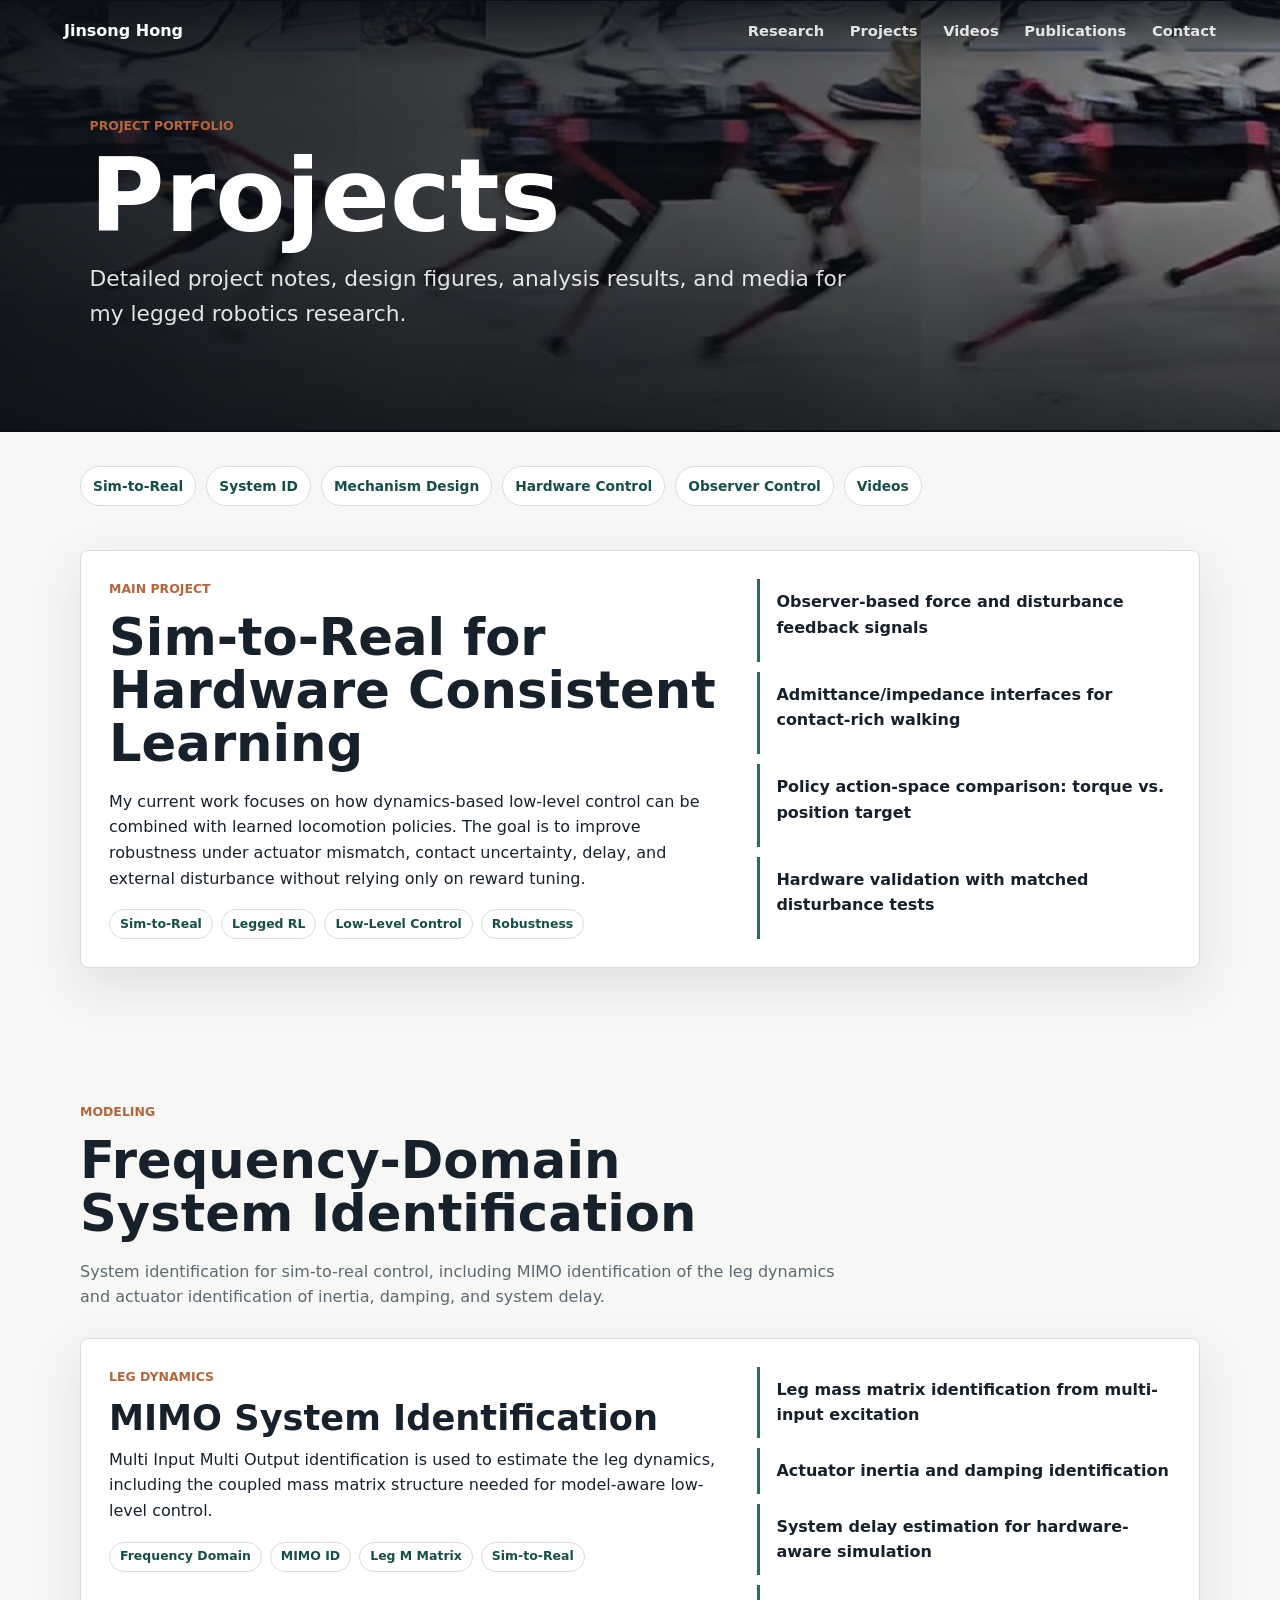
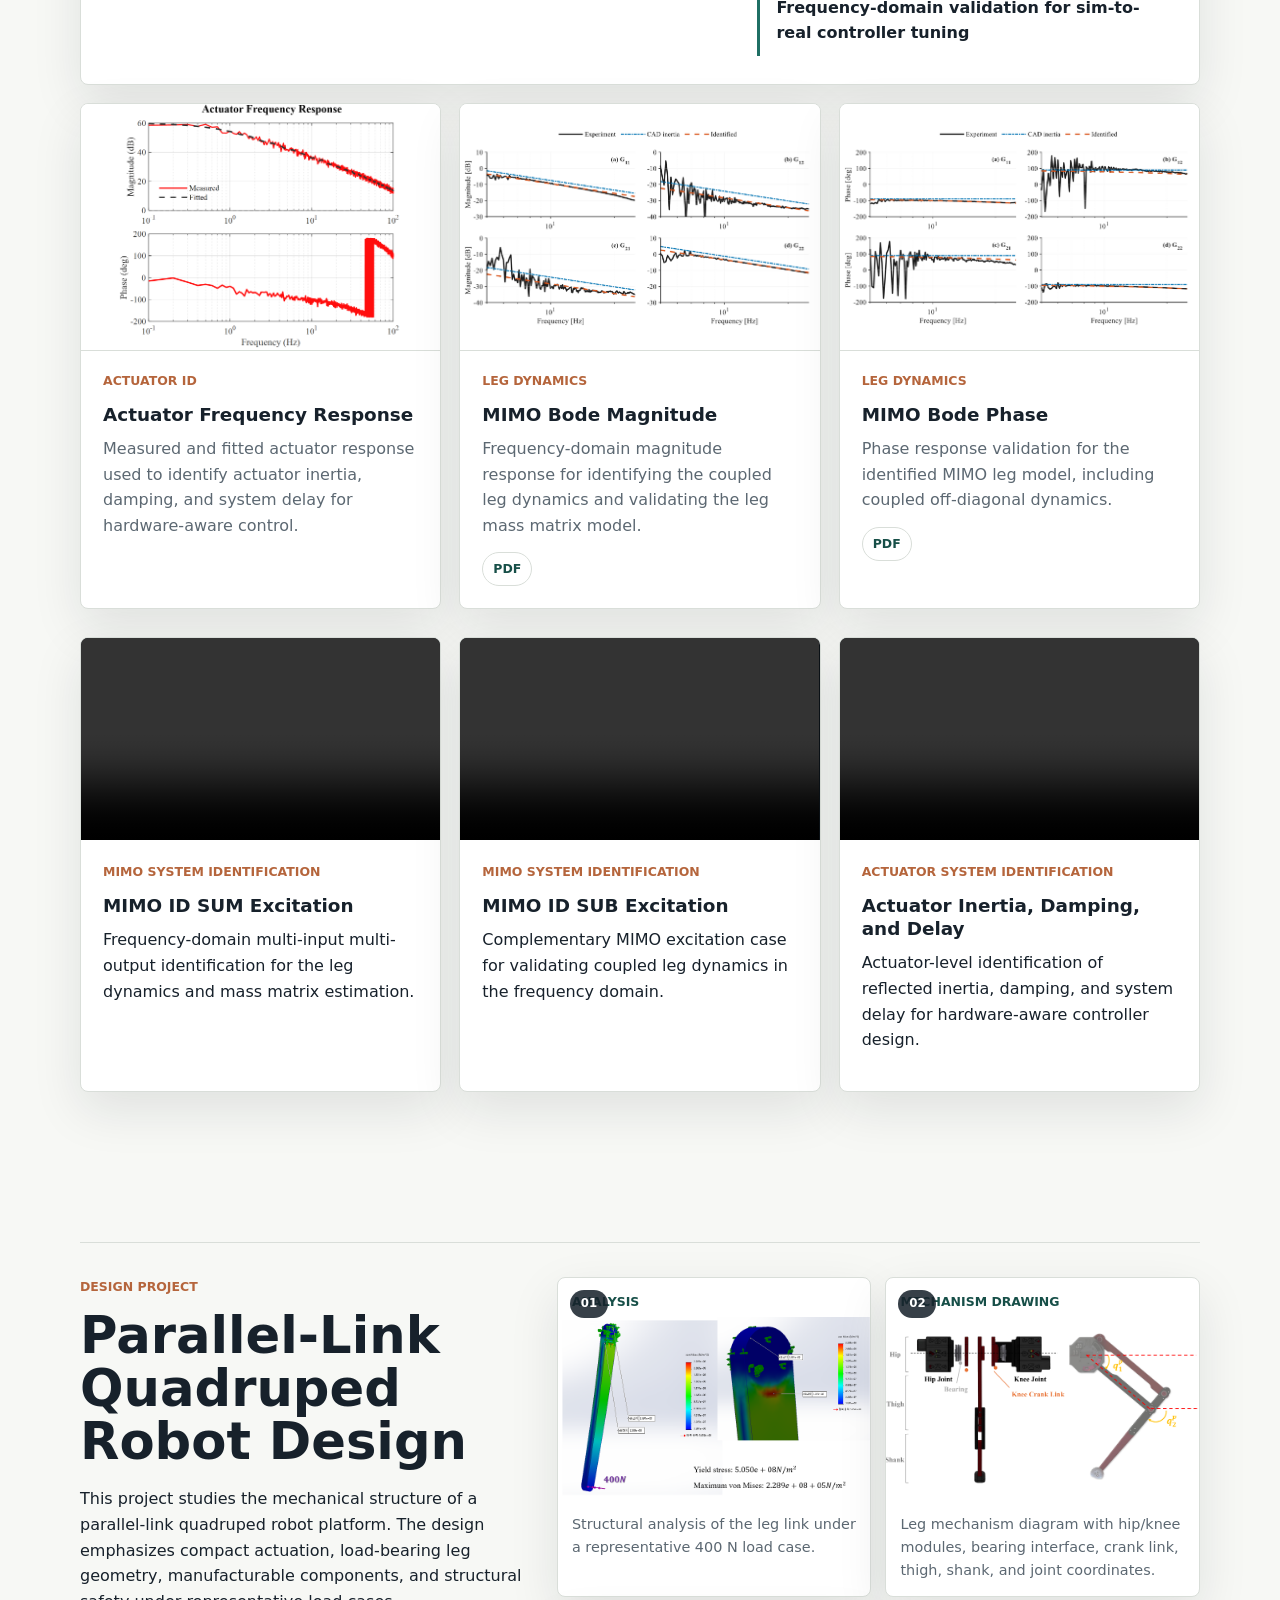
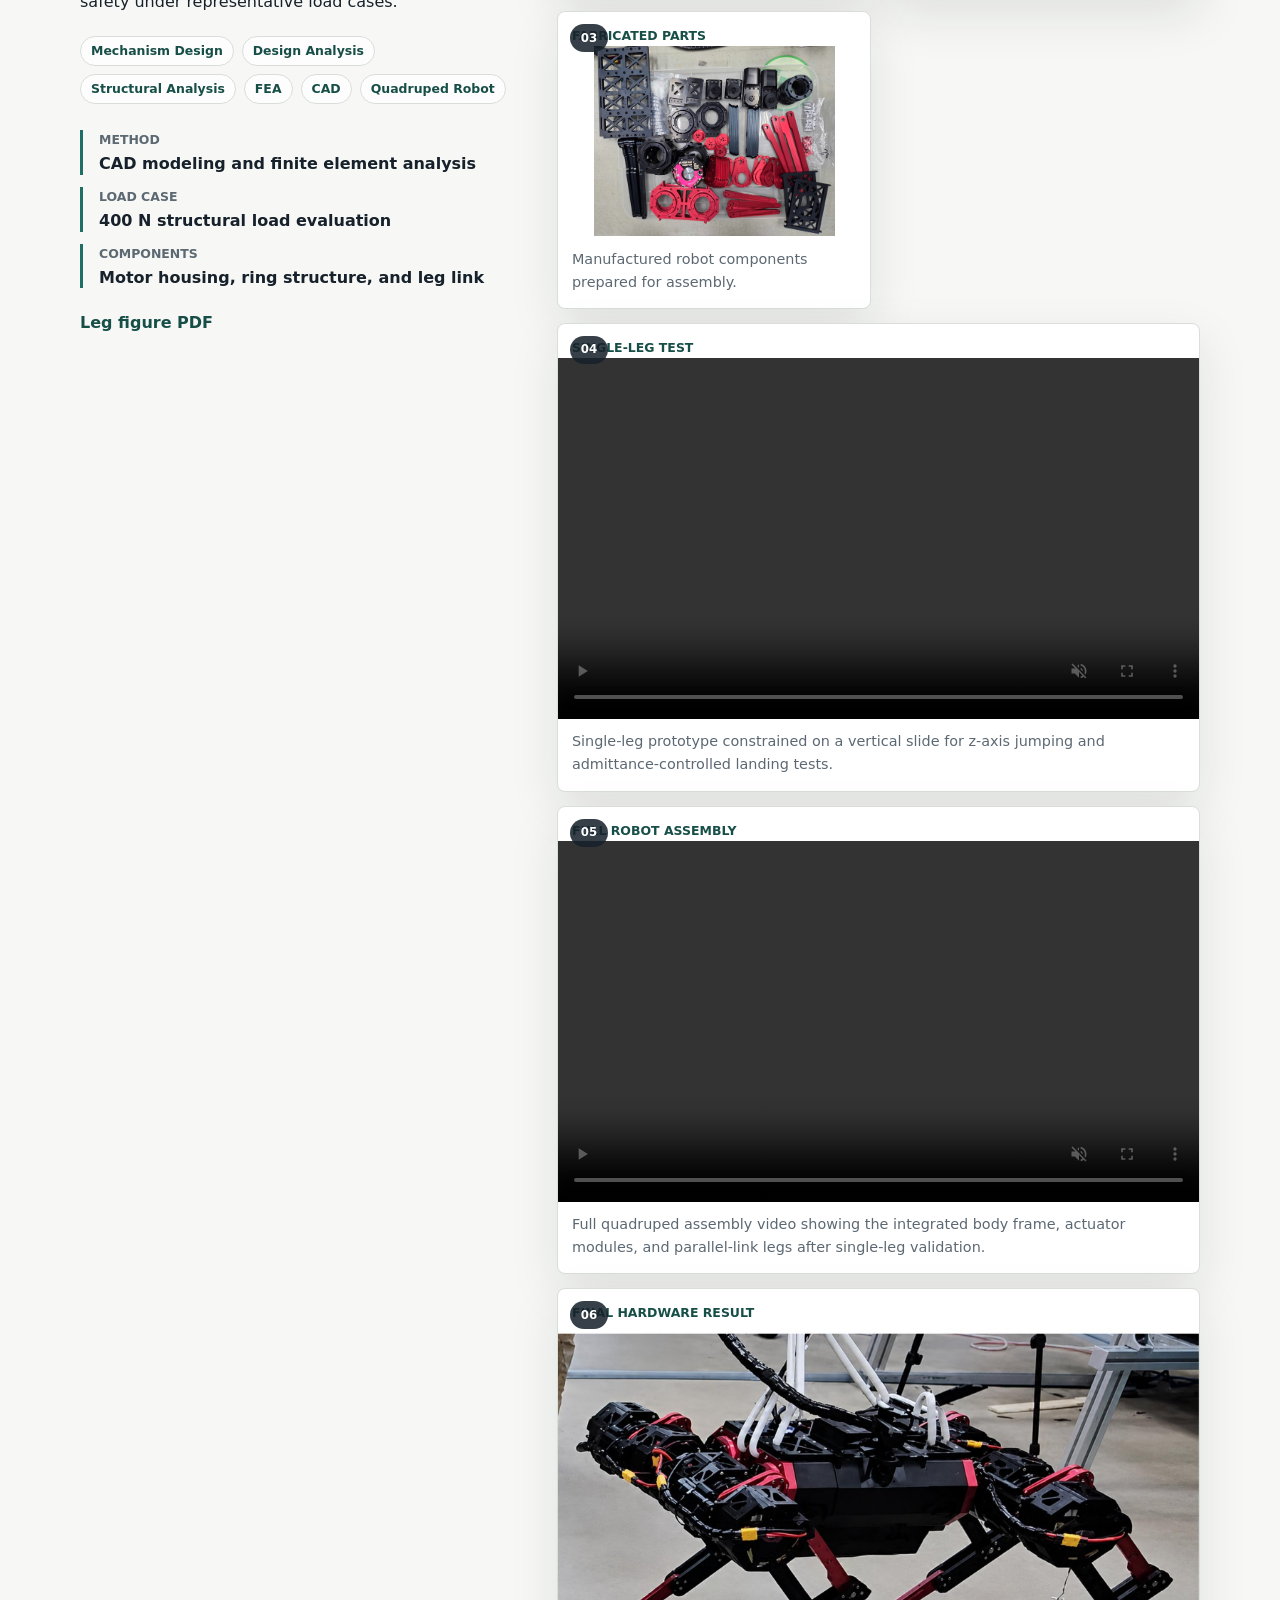
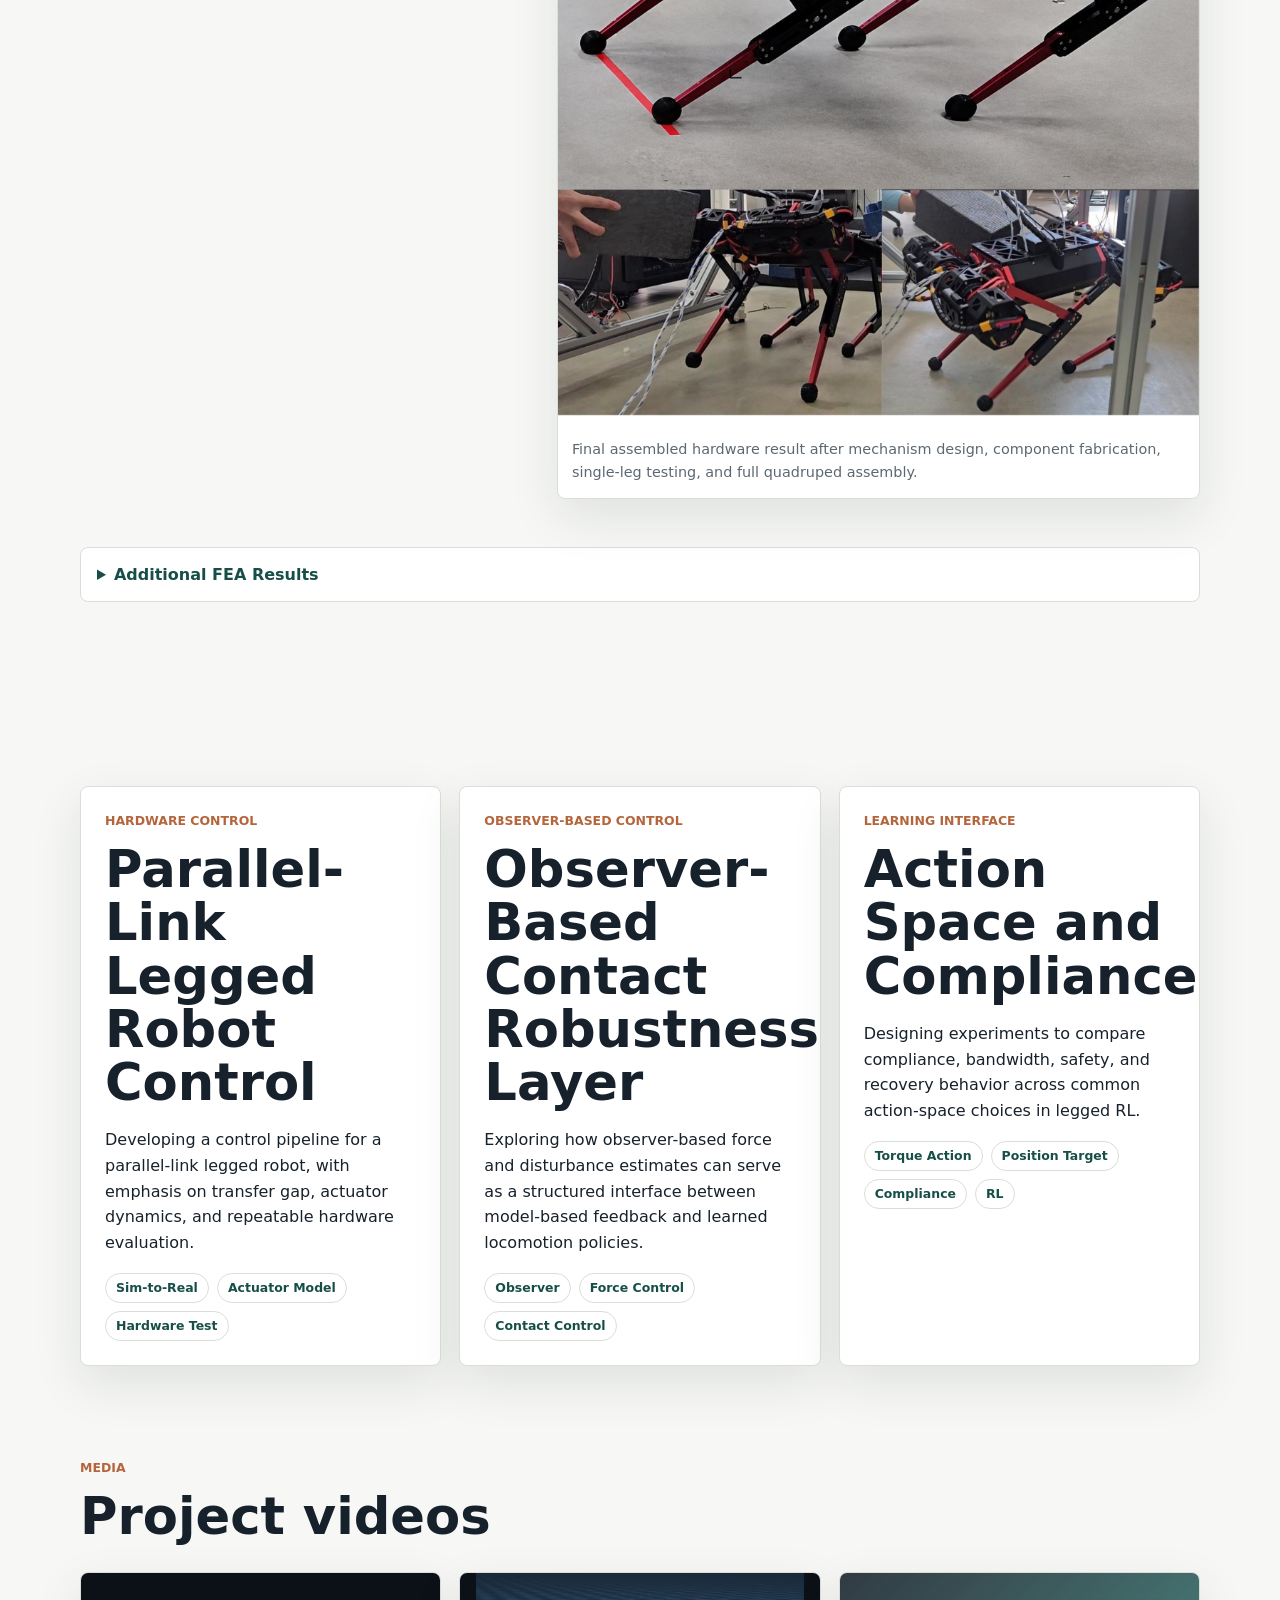
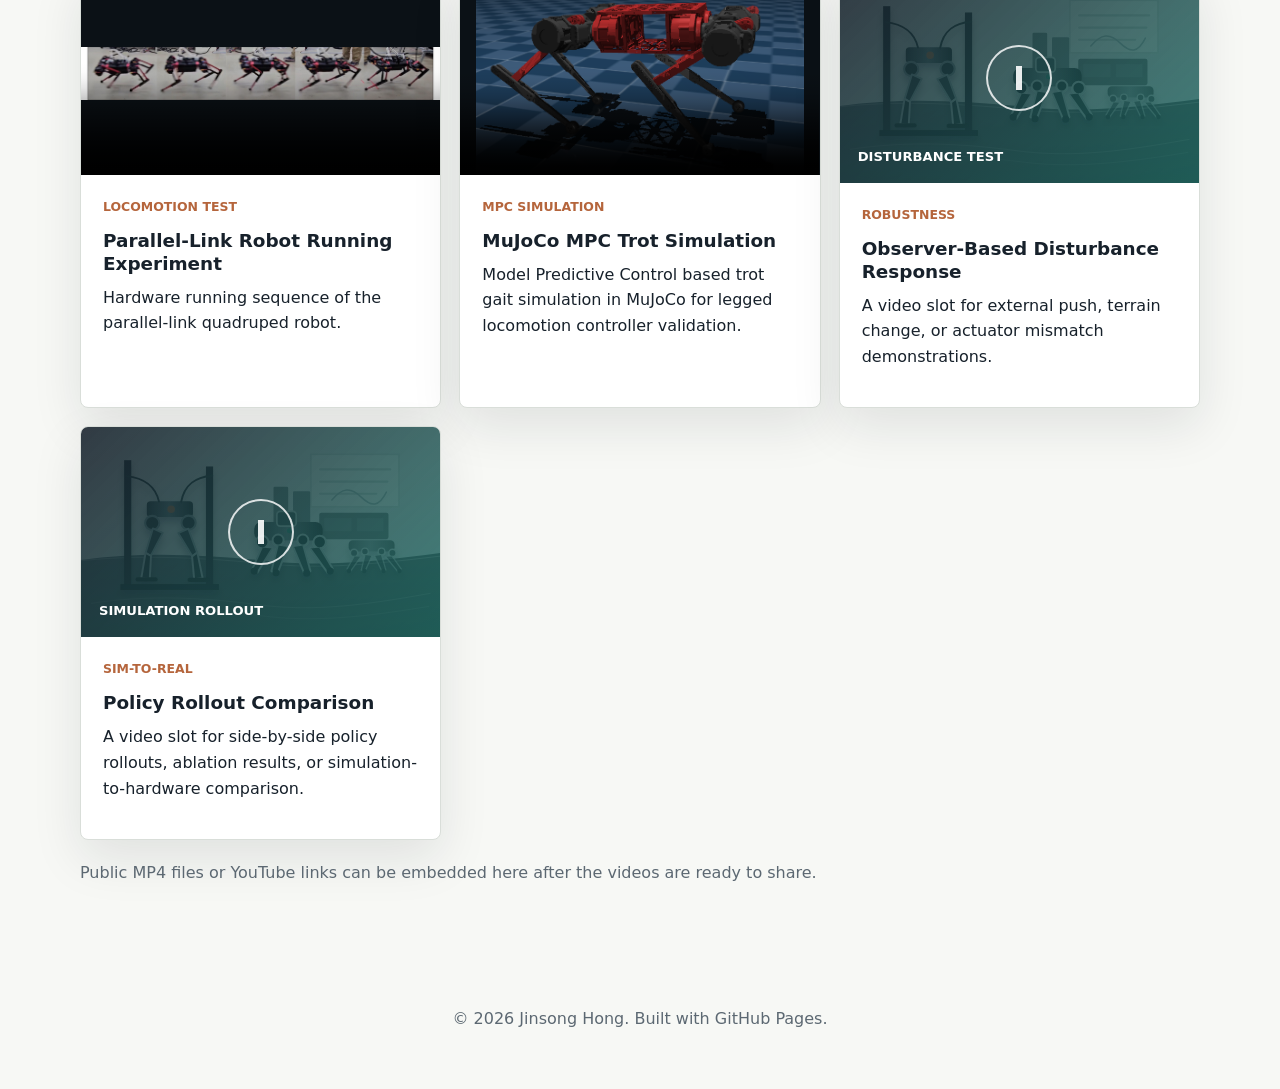
==== projects.html @ cc994417 "Rename main project title" ====
<!DOCTYPE html>
<html lang="en">
<head>
  <meta charset="utf-8">
  <meta name="viewport" content="width=device-width, initial-scale=1">
  <meta name="description" content="Project portfolio for Jinsong Hong, including legged robot sim-to-real control, observer-based control, and parallel-link quadruped robot mechanism design.">
  <title>Projects | Jinsong Hong</title>
  <link rel="stylesheet" href="styles.css">
</head>
<body>
  <header class="site-header">
    <a class="brand" href="index.html#top" aria-label="Jinsong Hong home">Jinsong Hong</a>
    <nav class="nav-links" aria-label="Primary navigation">
      <a href="index.html#research">Research</a>
      <a href="projects.html">Projects</a>
      <a href="#videos">Videos</a>
      <a href="index.html#publications">Publications</a>
      <a href="index.html#contact">Contact</a>
    </nav>
  </header>

  <main id="top">
    <section class="page-hero" aria-labelledby="page-title">
      <div class="hero-overlay"></div>
      <div class="hero-content">
        <p class="eyebrow">Project Portfolio</p>
        <h1 id="page-title">Projects</h1>
        <p class="hero-copy">
          Detailed project notes, design figures, analysis results, and media
          for my legged robotics research.
        </p>
      </div>
    </section>

    <section class="section project-tabs" aria-label="Project navigation">
      <a href="#observer-aware-locomotion">Sim-to-Real</a>
      <a href="#system-identification">System ID</a>
      <a href="#parallel-link-design">Mechanism Design</a>
      <a href="#parallel-link-control">Hardware Control</a>
      <a href="#observer-control">Observer Control</a>
      <a href="#videos">Videos</a>
    </section>

    <section class="section project-detail" id="observer-aware-locomotion" aria-labelledby="observer-aware-title">
      <div class="featured-project">
        <div>
          <p class="project-label">Main Project</p>
          <h2 id="observer-aware-title">Sim-to-Real for Hardware Consistent Learning</h2>
          <p>
            My current work focuses on how dynamics-based low-level control can
            be combined with learned locomotion policies. The goal is to improve
            robustness under actuator mismatch, contact uncertainty, delay, and
            external disturbance without relying only on reward tuning.
          </p>
          <div class="tag-list" aria-label="Observer-aware locomotion keywords">
            <span>Sim-to-Real</span>
            <span>Legged RL</span>
            <span>Low-Level Control</span>
            <span>Robustness</span>
          </div>
        </div>
        <ul class="project-points" aria-label="Main project components">
          <li>Observer-based force and disturbance feedback signals</li>
          <li>Admittance/impedance interfaces for contact-rich walking</li>
          <li>Policy action-space comparison: torque vs. position target</li>
          <li>Hardware validation with matched disturbance tests</li>
        </ul>
      </div>
    </section>

    <section class="section project-detail" id="system-identification" aria-labelledby="system-identification-title">
      <div class="section-heading">
        <p class="section-kicker">Modeling</p>
        <h2 id="system-identification-title">Frequency-Domain System Identification</h2>
        <p class="section-summary">
          System identification for sim-to-real control, including MIMO
          identification of the leg dynamics and actuator identification of
          inertia, damping, and system delay.
        </p>
      </div>
      <div class="featured-project">
        <div>
          <p class="project-label">Leg Dynamics</p>
          <h3>MIMO System Identification</h3>
          <p>
            Multi Input Multi Output identification is used to estimate the leg
            dynamics, including the coupled mass matrix structure needed for
            model-aware low-level control.
          </p>
          <div class="tag-list" aria-label="MIMO system identification keywords">
            <span>Frequency Domain</span>
            <span>MIMO ID</span>
            <span>Leg M Matrix</span>
            <span>Sim-to-Real</span>
          </div>
        </div>
        <ul class="project-points" aria-label="System identification components">
          <li>Leg mass matrix identification from multi-input excitation</li>
          <li>Actuator inertia and damping identification</li>
          <li>System delay estimation for hardware-aware simulation</li>
          <li>Frequency-domain validation for sim-to-real controller tuning</li>
        </ul>
      </div>
      <div class="result-gallery" aria-label="System identification result figures">
        <figure class="result-card">
          <img src="assets/projects/system-identification/actuator-frequency-response.png" alt="Actuator frequency response plot comparing measured and fitted magnitude and phase" loading="lazy">
          <figcaption>
            <p class="project-label">Actuator ID</p>
            <h3>Actuator Frequency Response</h3>
            <p>
              Measured and fitted actuator response used to identify actuator
              inertia, damping, and system delay for hardware-aware control.
            </p>
          </figcaption>
        </figure>
        <figure class="result-card">
          <img src="assets/projects/system-identification/mimo-id-bode-mag.png" alt="MIMO leg dynamics Bode magnitude plot comparing experiment, CAD inertia, and identified model" loading="lazy">
          <figcaption>
            <p class="project-label">Leg Dynamics</p>
            <h3>MIMO Bode Magnitude</h3>
            <p>
              Frequency-domain magnitude response for identifying the coupled
              leg dynamics and validating the leg mass matrix model.
            </p>
            <div class="figure-links">
              <a href="assets/projects/system-identification/mimo-id-bode-mag.pdf">PDF</a>
            </div>
          </figcaption>
        </figure>
        <figure class="result-card">
          <img src="assets/projects/system-identification/mimo-id-bode-phase.png" alt="MIMO leg dynamics Bode phase plot comparing experiment, CAD inertia, and identified model" loading="lazy">
          <figcaption>
            <p class="project-label">Leg Dynamics</p>
            <h3>MIMO Bode Phase</h3>
            <p>
              Phase response validation for the identified MIMO leg model,
              including coupled off-diagonal dynamics.
            </p>
            <div class="figure-links">
              <a href="assets/projects/system-identification/mimo-id-bode-phase.pdf">PDF</a>
            </div>
          </figcaption>
        </figure>
      </div>
      <div class="video-grid system-id-grid">
        <article class="video-card">
          <video class="project-video" controls muted playsinline preload="metadata">
            <source src="assets/videos/system-id/mimo-id-sum-x10.mp4" type="video/mp4">
          </video>
          <div class="video-copy">
            <p class="project-label">MIMO System Identification</p>
            <h3>MIMO ID SUM Excitation</h3>
            <p>
              Frequency-domain multi-input multi-output identification for the
              leg dynamics and mass matrix estimation.
            </p>
          </div>
        </article>
        <article class="video-card">
          <video class="project-video" controls muted playsinline preload="metadata">
            <source src="assets/videos/system-id/mimo-id-sub-x10.mp4" type="video/mp4">
          </video>
          <div class="video-copy">
            <p class="project-label">MIMO System Identification</p>
            <h3>MIMO ID SUB Excitation</h3>
            <p>
              Complementary MIMO excitation case for validating coupled leg
              dynamics in the frequency domain.
            </p>
          </div>
        </article>
        <article class="video-card">
          <video class="project-video" controls muted playsinline preload="metadata">
            <source src="assets/videos/system-id/actuator-id.mp4" type="video/mp4">
          </video>
          <div class="video-copy">
            <p class="project-label">Actuator System Identification</p>
            <h3>Actuator Inertia, Damping, and Delay</h3>
            <p>
              Actuator-level identification of reflected inertia, damping, and
              system delay for hardware-aware controller design.
            </p>
          </div>
        </article>
      </div>
    </section>

    <section class="section project-detail" id="parallel-link-design" aria-labelledby="parallel-link-design-title">
      <div class="design-showcase">
        <div class="design-copy">
          <p class="project-label">Design Project</p>
          <h2 id="parallel-link-design-title">Parallel-Link Quadruped Robot Design</h2>
          <p>
            This project studies the mechanical structure of a parallel-link
            quadruped robot platform. The design emphasizes compact actuation,
            load-bearing leg geometry, manufacturable components, and structural
            safety under representative load cases.
          </p>
          <div class="tag-list tag-list-spaced" aria-label="Parallel-link quadruped design keywords">
            <span>Mechanism Design</span>
            <span>Design Analysis</span>
            <span>Structural Analysis</span>
            <span>FEA</span>
            <span>CAD</span>
            <span>Quadruped Robot</span>
          </div>
          <div class="project-meta" aria-label="Parallel-link quadruped design details">
            <div>
              <span>Method</span>
              <strong>CAD modeling and finite element analysis</strong>
            </div>
            <div>
              <span>Load Case</span>
              <strong>400 N structural load evaluation</strong>
            </div>
            <div>
              <span>Components</span>
              <strong>Motor housing, ring structure, and leg link</strong>
            </div>
          </div>
          <a class="project-link" href="assets/projects/parallel-link-quadruped-design/leg-mechanism-figure.pdf">Leg figure PDF</a>
        </div>
        <div class="design-story" aria-label="Parallel-link quadruped robot design workflow">
          <figure class="design-figure story-step">
            <span class="story-index">01</span>
            <p class="story-label">Analysis</p>
            <img src="assets/projects/parallel-link-quadruped-design/leg-link-fea.png" alt="Finite element analysis of a long leg link component under a 400 N load" loading="lazy">
            <figcaption>Structural analysis of the leg link under a representative 400 N load case.</figcaption>
          </figure>
          <figure class="design-figure story-step">
            <span class="story-index">02</span>
            <p class="story-label">Mechanism Drawing</p>
            <img src="assets/projects/parallel-link-quadruped-design/leg-mechanism-diagram.png" alt="Parallel-link leg mechanism diagram showing hip joint, knee joint, knee crank link, bearing, thigh, shank, and joint coordinates" loading="lazy">
            <figcaption>Leg mechanism diagram with hip/knee modules, bearing interface, crank link, thigh, shank, and joint coordinates.</figcaption>
          </figure>
          <figure class="design-figure story-step">
            <span class="story-index">03</span>
            <p class="story-label">Fabricated Parts</p>
            <img src="assets/projects/parallel-link-quadruped-design/assembled-parts.png" alt="Manufactured parts for a parallel-link quadruped robot arranged on a table" loading="lazy">
            <figcaption>Manufactured robot components prepared for assembly.</figcaption>
          </figure>
          <figure class="design-figure story-step story-step-wide">
            <span class="story-index">04</span>
            <p class="story-label">Single-Leg Test</p>
            <video class="project-video" controls muted playsinline preload="metadata">
              <source src="assets/videos/oneleg-test-jumping-admittance.mp4" type="video/mp4">
            </video>
            <figcaption>Single-leg prototype constrained on a vertical slide for z-axis jumping and admittance-controlled landing tests.</figcaption>
          </figure>
          <figure class="design-figure story-step story-step-wide">
            <span class="story-index">05</span>
            <p class="story-label">Full Robot Assembly</p>
            <video class="project-video" controls muted playsinline preload="metadata">
              <source src="assets/videos/assemble-video.mp4" type="video/mp4">
            </video>
            <figcaption>Full quadruped assembly video showing the integrated body frame, actuator modules, and parallel-link legs after single-leg validation.</figcaption>
          </figure>
          <figure class="design-figure story-step story-step-wide final-hardware-photo">
            <span class="story-index">06</span>
            <p class="story-label">Final Hardware Result</p>
            <img src="assets/projects/parallel-link-quadruped-design/final-hardware-picture.jpg" alt="Final assembled parallel-link quadruped robot hardware with red and black leg modules" loading="lazy">
            <figcaption>Final assembled hardware result after mechanism design, component fabrication, single-leg testing, and full quadruped assembly.</figcaption>
          </figure>
        </div>
        <details class="analysis-details">
          <summary>Additional FEA Results</summary>
          <div class="design-gallery" aria-label="Additional finite element analysis images">
            <figure class="design-figure">
              <img src="assets/projects/parallel-link-quadruped-design/motor-housing-fea.png" alt="Finite element analysis of a motor housing component under a 400 N load" loading="lazy">
              <figcaption>Motor-side housing FEA under a representative 400 N load case.</figcaption>
            </figure>
            <figure class="design-figure">
              <img src="assets/projects/parallel-link-quadruped-design/link-ring-fea.png" alt="Finite element analysis of a ring-shaped parallel-link robot component under a 400 N load" loading="lazy">
              <figcaption>Ring-shaped load-bearing component with fixed boundary conditions.</figcaption>
            </figure>
          </div>
        </details>
      </div>
    </section>

    <section class="section project-detail-grid" aria-label="Control projects">
      <article class="project-card project-card-large" id="parallel-link-control">
        <p class="project-label">Hardware Control</p>
        <h2>Parallel-Link Legged Robot Control</h2>
        <p>
          Developing a control pipeline for a parallel-link legged robot, with
          emphasis on transfer gap, actuator dynamics, and repeatable hardware
          evaluation.
        </p>
        <div class="tag-list" aria-label="Parallel-link legged robot control keywords">
          <span>Sim-to-Real</span>
          <span>Actuator Model</span>
          <span>Hardware Test</span>
        </div>
      </article>
      <article class="project-card project-card-large" id="observer-control">
        <p class="project-label">Observer-Based Control</p>
        <h2>Observer-Based Contact Robustness Layer</h2>
        <p>
          Exploring how observer-based force and disturbance estimates can serve as a
          structured interface between model-based feedback and learned
          locomotion policies.
        </p>
        <div class="tag-list" aria-label="Observer-based control project keywords">
          <span>Observer</span>
          <span>Force Control</span>
          <span>Contact Control</span>
        </div>
      </article>
      <article class="project-card project-card-large">
        <p class="project-label">Learning Interface</p>
        <h2>Action Space and Compliance</h2>
        <p>
          Designing experiments to compare compliance, bandwidth, safety, and
          recovery behavior across common action-space choices in legged RL.
        </p>
        <div class="tag-list" aria-label="Action space and compliance keywords">
          <span>Torque Action</span>
          <span>Position Target</span>
          <span>Compliance</span>
          <span>RL</span>
        </div>
      </article>
    </section>

    <section class="section video-section" id="videos" aria-labelledby="videos-title">
      <div class="section-heading">
        <p class="section-kicker">Media</p>
        <h2 id="videos-title">Project videos</h2>
      </div>
      <div class="video-grid">
        <article class="video-card">
          <video class="project-video" controls muted playsinline preload="metadata" poster="assets/running-hero.png">
            <source src="assets/videos/running.mp4" type="video/mp4">
          </video>
          <div class="video-copy">
            <p class="project-label">Locomotion Test</p>
            <h3>Parallel-Link Robot Running Experiment</h3>
            <p>
              Hardware running sequence of the parallel-link quadruped robot.
            </p>
          </div>
        </article>
        <article class="video-card">
          <video class="project-video" controls muted playsinline preload="metadata" poster="assets/tooling/mujoco-quadruped.png">
            <source src="assets/videos/mpc-trot.mp4" type="video/mp4">
          </video>
          <div class="video-copy">
            <p class="project-label">MPC Simulation</p>
            <h3>MuJoCo MPC Trot Simulation</h3>
            <p>
              Model Predictive Control based trot gait simulation in MuJoCo for
              legged locomotion controller validation.
            </p>
          </div>
        </article>
        <article class="video-card">
          <div class="video-placeholder">
            <span>Disturbance test</span>
          </div>
          <div class="video-copy">
            <p class="project-label">Robustness</p>
            <h3>Observer-Based Disturbance Response</h3>
            <p>
              A video slot for external push, terrain change, or actuator
              mismatch demonstrations.
            </p>
          </div>
        </article>
        <article class="video-card">
          <div class="video-placeholder">
            <span>Simulation rollout</span>
          </div>
          <div class="video-copy">
            <p class="project-label">Sim-to-Real</p>
            <h3>Policy Rollout Comparison</h3>
            <p>
              A video slot for side-by-side policy rollouts, ablation results,
              or simulation-to-hardware comparison.
            </p>
          </div>
        </article>
      </div>
      <p class="video-note">
        Public MP4 files or YouTube links can be embedded here after the videos
        are ready to share.
      </p>
    </section>
  </main>

  <footer class="site-footer">
    <p>&copy; 2026 Jinsong Hong. Built with GitHub Pages.</p>
  </footer>
</body>
</html>
---- styles.css ----
:root {
  --bg: #f7f8f5;
  --ink: #17212b;
  --muted: #5c6872;
  --line: #d9ded9;
  --panel: #ffffff;
  --accent: #1f6f64;
  --accent-strong: #174f48;
  --warm: #b5653c;
  --shadow: 0 18px 50px rgba(23, 33, 43, 0.1);
}

* {
  box-sizing: border-box;
}

html {
  scroll-behavior: smooth;
}

body {
  margin: 0;
  background: var(--bg);
  color: var(--ink);
  font-family: Inter, ui-sans-serif, system-ui, -apple-system, BlinkMacSystemFont, "Segoe UI", sans-serif;
  line-height: 1.6;
}

a {
  color: inherit;
  text-decoration: none;
}

a:hover,
a:focus-visible {
  color: var(--accent-strong);
}

.site-header {
  position: fixed;
  top: 0;
  left: 0;
  right: 0;
  z-index: 20;
  display: flex;
  align-items: center;
  justify-content: space-between;
  gap: 24px;
  padding: 18px clamp(20px, 5vw, 72px);
  color: #ffffff;
  background: linear-gradient(to bottom, rgba(10, 16, 22, 0.76), rgba(10, 16, 22, 0));
}

.brand {
  font-size: 1rem;
  font-weight: 800;
}

.site-header a:hover,
.site-header a:focus-visible {
  color: #ffffff;
}

.nav-links {
  display: flex;
  align-items: center;
  gap: clamp(12px, 2vw, 28px);
  font-size: 0.92rem;
  font-weight: 700;
}

.nav-links a {
  opacity: 0.86;
}

.nav-links a:hover,
.nav-links a:focus-visible {
  opacity: 1;
}

.hero {
  position: relative;
  min-height: 82vh;
  display: grid;
  align-items: end;
  overflow: hidden;
  color: #ffffff;
  background:
    linear-gradient(90deg, rgba(9, 14, 20, 0.9), rgba(9, 14, 20, 0.62) 48%, rgba(9, 14, 20, 0.18)),
    url("assets/running-hero.png") center / cover no-repeat;
}

.page-hero {
  position: relative;
  min-height: 48vh;
  display: grid;
  align-items: end;
  overflow: hidden;
  color: #ffffff;
  background:
    linear-gradient(90deg, rgba(9, 14, 20, 0.88), rgba(9, 14, 20, 0.6) 52%, rgba(9, 14, 20, 0.2)),
    url("assets/running-hero.png") center / cover no-repeat;
}

.hero-overlay {
  position: absolute;
  inset: 0;
  background: linear-gradient(to top, rgba(9, 14, 20, 0.7), rgba(9, 14, 20, 0.08) 58%);
}

.hero-content {
  position: relative;
  width: min(900px, calc(100% - 40px));
  margin: 0 clamp(20px, 7vw, 96px) clamp(56px, 8vh, 92px);
}

.eyebrow,
.section-kicker,
.project-label,
.pub-year,
.strip-label {
  margin: 0 0 12px;
  color: var(--warm);
  font-size: 0.78rem;
  font-weight: 850;
  letter-spacing: 0;
  text-transform: uppercase;
}

.hero .eyebrow {
  color: #f1c28f;
}

h1,
h2,
h3,
p {
  margin-top: 0;
}

h1 {
  max-width: 760px;
  margin-bottom: 18px;
  font-size: clamp(3.3rem, 8vw, 7.2rem);
  line-height: 0.94;
  letter-spacing: 0;
}

.hero-copy {
  max-width: 760px;
  margin-bottom: 28px;
  color: rgba(255, 255, 255, 0.88);
  font-size: clamp(1.08rem, 2vw, 1.36rem);
}

.hero-actions {
  display: flex;
  flex-wrap: wrap;
  gap: 12px;
}

.primary-link,
.secondary-link {
  display: inline-flex;
  align-items: center;
  justify-content: center;
  min-height: 44px;
  padding: 11px 18px;
  border-radius: 6px;
  font-weight: 850;
}

.primary-link {
  background: #ffffff;
  color: var(--ink);
}

.primary-link:hover,
.primary-link:focus-visible {
  color: var(--ink);
}

.secondary-link {
  border: 1px solid rgba(255, 255, 255, 0.62);
  color: #ffffff;
}

.secondary-link:hover,
.secondary-link:focus-visible {
  color: #ffffff;
}

.section {
  width: min(1120px, calc(100% - 40px));
  margin: 0 auto;
  padding: clamp(56px, 8vw, 92px) 0;
}

.profile-strip {
  display: grid;
  grid-template-columns: repeat(3, minmax(0, 1fr));
  gap: 1px;
  padding-top: 0;
  padding-bottom: 0;
  transform: translateY(-34px);
  background: var(--line);
  box-shadow: var(--shadow);
}

.profile-strip > div {
  min-height: 108px;
  padding: 22px;
  background: var(--panel);
}

.profile-strip strong,
.profile-strip a {
  display: block;
  color: var(--ink);
  font-size: 1rem;
  line-height: 1.35;
}

.intro-grid,
.split-section,
.contact-section {
  display: grid;
  grid-template-columns: minmax(220px, 0.75fr) minmax(280px, 1.25fr);
  gap: clamp(30px, 6vw, 78px);
}

h2 {
  margin-bottom: 18px;
  font-size: clamp(2rem, 4vw, 3.35rem);
  line-height: 1.04;
  letter-spacing: 0;
}

h3 {
  margin-bottom: 10px;
  font-size: 1.15rem;
  line-height: 1.25;
  letter-spacing: 0;
}

.intro-text {
  color: var(--muted);
  font-size: 1.04rem;
}

.topic-list {
  display: grid;
  gap: 10px;
  margin: 28px 0 0;
  padding: 0;
  list-style: none;
  color: var(--ink);
}

.topic-list li {
  padding-left: 20px;
  border-left: 3px solid var(--accent);
}

.keyword-cloud,
.tag-list {
  display: flex;
  flex-wrap: wrap;
  gap: 8px;
}

.keyword-cloud {
  margin-top: 28px;
}

.keyword-cloud span,
.tag-list span {
  display: inline-flex;
  align-items: center;
  min-height: 30px;
  padding: 5px 10px;
  border: 1px solid var(--line);
  border-radius: 999px;
  background: rgba(255, 255, 255, 0.78);
  color: var(--accent-strong);
  font-size: 0.78rem;
  font-weight: 850;
  line-height: 1.2;
}

.tag-list {
  margin-top: 18px;
}

.tag-list-spaced {
  margin-top: 22px;
}

.section-heading {
  max-width: 760px;
  margin-bottom: 28px;
}

.section-summary {
  max-width: 760px;
  color: var(--muted);
}

.skill-flow-grid {
  display: grid;
  grid-template-columns: repeat(4, minmax(0, 1fr));
  gap: 14px;
  margin-bottom: 18px;
}

.skill-flow-grid article {
  min-height: 250px;
  padding: 22px;
  border: 1px solid var(--line);
  border-radius: 8px;
  background: var(--panel);
  box-shadow: var(--shadow);
}

.section-actions {
  margin-top: 24px;
}

.dark-link {
  background: var(--ink);
  color: #ffffff;
}

.dark-link:hover,
.dark-link:focus-visible {
  color: #ffffff;
}

.project-tabs {
  display: flex;
  flex-wrap: wrap;
  gap: 10px;
  padding-top: 34px;
  padding-bottom: 20px;
}

.project-tabs a {
  display: inline-flex;
  min-height: 38px;
  align-items: center;
  padding: 8px 12px;
  border: 1px solid var(--line);
  border-radius: 999px;
  background: var(--panel);
  color: var(--accent-strong);
  font-size: 0.86rem;
  font-weight: 850;
}

.project-detail {
  padding-top: 24px;
}

.project-detail-grid {
  display: grid;
  grid-template-columns: repeat(3, minmax(0, 1fr));
  gap: 18px;
}

.project-card-large {
  min-height: 320px;
}

.stack-section {
  padding-top: 20px;
}

.stack-grid {
  display: grid;
  grid-template-columns: repeat(3, minmax(0, 1fr));
  gap: 18px;
}

.stack-card,
.tool-logo-card {
  overflow: hidden;
  border: 1px solid var(--line);
  border-radius: 8px;
  background: var(--panel);
  box-shadow: var(--shadow);
}

.stack-card {
  min-height: 310px;
  padding: 24px;
}

.visual-stack-card {
  padding: 0;
}

.visual-stack-card img {
  display: block;
  width: 100%;
  aspect-ratio: 16 / 9;
  object-fit: cover;
  background: #111820;
}

.visual-stack-card > div {
  padding: 20px 22px 22px;
}

.tool-logo-grid {
  display: grid;
  grid-template-columns: repeat(3, minmax(0, 1fr));
  gap: 18px;
  margin-top: 18px;
}

.tool-logo-card {
  padding: 16px;
}

.tool-logo-card img {
  display: block;
  width: 100%;
  aspect-ratio: 16 / 9;
  object-fit: contain;
}

.capability-grid {
  display: grid;
  grid-template-columns: repeat(4, minmax(0, 1fr));
  gap: 1px;
  margin-top: 18px;
  background: var(--line);
  border: 1px solid var(--line);
  box-shadow: var(--shadow);
}

.capability-grid article {
  min-height: 112px;
  padding: 18px;
  background: var(--panel);
}

.capability-grid span {
  display: block;
  margin-bottom: 8px;
  color: var(--muted);
  font-size: 0.76rem;
  font-weight: 850;
  text-transform: uppercase;
}

.capability-grid strong {
  display: block;
  line-height: 1.35;
}

.direction-grid,
.video-grid {
  display: grid;
  grid-template-columns: repeat(3, minmax(0, 1fr));
  gap: 18px;
}

.project-grid {
  display: grid;
  grid-template-columns: repeat(auto-fit, minmax(220px, 1fr));
  gap: 18px;
}

.system-id-grid {
  margin-top: 18px;
}

.result-gallery {
  display: grid;
  grid-template-columns: repeat(3, minmax(0, 1fr));
  gap: 18px;
  margin: 18px 0 28px;
}

.result-card {
  overflow: hidden;
  margin: 0;
  border: 1px solid var(--line);
  border-radius: 8px;
  background: var(--panel);
  box-shadow: var(--shadow);
}

.result-card img {
  display: block;
  width: 100%;
  aspect-ratio: 16 / 11;
  border-bottom: 1px solid var(--line);
  background: #ffffff;
  object-fit: contain;
}

.result-card figcaption {
  padding: 20px 22px 22px;
}

.result-card figcaption p:not(.project-label) {
  margin-bottom: 0;
  color: var(--muted);
}

.figure-links {
  display: flex;
  flex-wrap: wrap;
  gap: 8px;
  margin-top: 14px;
}

.figure-links a {
  display: inline-flex;
  min-height: 32px;
  align-items: center;
  padding: 6px 10px;
  border: 1px solid var(--line);
  border-radius: 999px;
  color: var(--accent-strong);
  font-size: 0.78rem;
  font-weight: 850;
}

.featured-project {
  display: grid;
  grid-template-columns: minmax(280px, 1.2fr) minmax(260px, 0.8fr);
  gap: 28px;
  margin-bottom: 18px;
  padding: 28px;
  border: 1px solid var(--line);
  border-radius: 8px;
  background: var(--panel);
  box-shadow: var(--shadow);
}

.featured-project h3 {
  font-size: clamp(1.55rem, 3vw, 2.2rem);
  line-height: 1.08;
}

.project-points {
  display: grid;
  gap: 10px;
  margin: 0;
  padding: 0;
  list-style: none;
}

.project-points li {
  padding: 10px 0 10px 16px;
  border-left: 3px solid var(--accent);
  color: var(--ink);
  font-weight: 700;
}

.direction,
.project-card {
  min-height: 260px;
  padding: 24px;
  border: 1px solid var(--line);
  border-radius: 8px;
  background: var(--panel);
  box-shadow: var(--shadow);
}

.direction-index {
  display: block;
  margin-bottom: 36px;
  color: var(--accent);
  font-weight: 900;
}

.direction p,
.project-card p:last-child,
.publication p:last-child {
  margin-bottom: 0;
}

.project-link {
  display: inline-flex;
  margin-top: 22px;
  color: var(--accent-strong);
  font-weight: 850;
}

.design-showcase {
  display: grid;
  grid-template-columns: minmax(260px, 0.82fr) minmax(360px, 1.18fr);
  gap: 30px;
  align-items: start;
  margin-top: 34px;
  padding-top: 34px;
  border-top: 1px solid var(--line);
}

.design-copy h3 {
  font-size: clamp(1.7rem, 3vw, 2.45rem);
  line-height: 1.08;
}

.project-meta {
  display: grid;
  gap: 12px;
  margin-top: 26px;
}

.project-meta div {
  padding-left: 16px;
  border-left: 3px solid var(--accent);
}

.project-meta span {
  display: block;
  margin-bottom: 3px;
  color: var(--muted);
  font-size: 0.78rem;
  font-weight: 850;
  text-transform: uppercase;
}

.project-meta strong {
  display: block;
  line-height: 1.35;
}

.design-gallery {
  display: grid;
  grid-template-columns: repeat(2, minmax(0, 1fr));
  gap: 14px;
}

.design-story {
  display: grid;
  grid-template-columns: repeat(2, minmax(0, 1fr));
  gap: 14px;
}

.design-figure {
  position: relative;
  overflow: hidden;
  margin: 0;
  border: 1px solid var(--line);
  border-radius: 8px;
  background: var(--panel);
  box-shadow: var(--shadow);
}

.story-step {
  min-height: 100%;
}

.story-step-wide {
  grid-column: 1 / -1;
}

.story-index {
  position: absolute;
  top: 12px;
  left: 12px;
  z-index: 1;
  display: inline-flex;
  align-items: center;
  justify-content: center;
  min-width: 38px;
  min-height: 28px;
  padding: 4px 8px;
  border-radius: 999px;
  background: rgba(23, 33, 43, 0.86);
  color: #ffffff;
  font-size: 0.74rem;
  font-weight: 900;
}

.story-label {
  margin: 0;
  padding: 14px 14px 0;
  color: var(--accent-strong);
  font-size: 0.78rem;
  font-weight: 900;
  text-transform: uppercase;
}

.design-figure-wide {
  grid-column: 1 / -1;
}

.design-figure img {
  display: block;
  width: 100%;
  aspect-ratio: 16 / 9.7;
  object-fit: contain;
  background: #ffffff;
}

.final-hardware-photo img {
  aspect-ratio: auto;
}

.design-figure figcaption {
  padding: 12px 14px 14px;
  color: var(--muted);
  font-size: 0.9rem;
}

.analysis-details {
  grid-column: 1 / -1;
  margin-top: 18px;
  border: 1px solid var(--line);
  border-radius: 8px;
  background: var(--panel);
}

.analysis-details summary {
  cursor: pointer;
  padding: 14px 16px;
  color: var(--accent-strong);
  font-weight: 900;
}

.analysis-details .design-gallery {
  padding: 0 16px 16px;
}

.video-section {
  padding-top: 0;
}

.video-card {
  overflow: hidden;
  border: 1px solid var(--line);
  border-radius: 8px;
  background: var(--panel);
  box-shadow: var(--shadow);
}

.project-video {
  display: block;
  width: 100%;
  aspect-ratio: 16 / 9;
  background: #0b1116;
  object-fit: contain;
}

.video-placeholder {
  position: relative;
  display: grid;
  min-height: 210px;
  place-items: center;
  overflow: hidden;
  color: #ffffff;
  background:
    linear-gradient(135deg, rgba(23, 33, 43, 0.88), rgba(31, 111, 100, 0.72)),
    url("assets/research-hero.svg") center / cover no-repeat;
}

.video-placeholder::before {
  content: "";
  width: 62px;
  height: 62px;
  border: 2px solid rgba(255, 255, 255, 0.82);
  border-radius: 50%;
  background:
    linear-gradient(90deg, transparent 0 38%, rgba(255, 255, 255, 0.9) 39% 63%, transparent 64%) center / 24px 24px no-repeat;
}

.video-placeholder span {
  position: absolute;
  left: 18px;
  bottom: 16px;
  font-size: 0.82rem;
  font-weight: 850;
  text-transform: uppercase;
}

.video-copy {
  padding: 22px;
}

.video-note {
  margin: 20px 0 0;
  color: var(--muted);
}

.publication-list {
  display: grid;
  gap: 14px;
}

.publication {
  display: grid;
  grid-template-columns: 112px 1fr;
  gap: 18px;
  padding: 22px 0;
  border-top: 1px solid var(--line);
}

.publication:last-child {
  border-bottom: 1px solid var(--line);
}

.publication h3 {
  margin-bottom: 6px;
}

.publication p {
  color: var(--muted);
}

.pub-venue {
  color: var(--accent-strong);
  font-weight: 800;
}

.publication-note {
  margin-top: 20px;
  color: var(--muted);
}

.contact-section {
  align-items: center;
  border-top: 1px solid var(--line);
}

.contact-links {
  display: flex;
  flex-wrap: wrap;
  gap: 12px;
}

.contact-links a {
  display: inline-flex;
  align-items: center;
  min-height: 42px;
  padding: 9px 13px;
  border: 1px solid var(--line);
  border-radius: 6px;
  background: var(--panel);
  color: var(--accent-strong);
  font-weight: 850;
}

.site-footer {
  padding: 28px 20px 42px;
  color: var(--muted);
  text-align: center;
}

@media (max-width: 860px) {
  .site-header {
    position: absolute;
    align-items: flex-start;
    flex-direction: column;
    gap: 10px;
    padding: 16px 20px;
  }

  .nav-links {
    width: 100%;
    justify-content: space-between;
    gap: 8px;
    font-size: 0.84rem;
  }

  .hero {
    min-height: 76vh;
    background-position: 58% center;
  }

  .page-hero {
    min-height: 42vh;
  }

  .hero-content {
    margin: 0 20px 42px;
  }

  .profile-strip,
  .intro-grid,
  .split-section,
  .contact-section,
  .direction-grid,
  .project-grid,
  .project-detail-grid,
  .skill-flow-grid,
  .stack-grid,
  .tool-logo-grid,
  .capability-grid,
  .featured-project,
  .design-showcase,
  .video-grid,
  .result-gallery {
    grid-template-columns: 1fr;
  }

  .design-gallery {
    grid-template-columns: 1fr;
  }

  .design-story {
    grid-template-columns: 1fr;
  }

  .story-step-wide {
    grid-column: auto;
  }

  .design-figure-wide {
    grid-column: auto;
  }

  .profile-strip {
    transform: none;
    margin-top: 20px;
  }

  .direction,
  .project-card {
    min-height: auto;
  }
}

@media (max-width: 540px) {
  .nav-links {
    flex-wrap: wrap;
    justify-content: flex-start;
  }

  .primary-link,
  .secondary-link,
  .contact-links a {
    width: 100%;
  }

  .publication {
    grid-template-columns: 1fr;
    gap: 2px;
  }
}
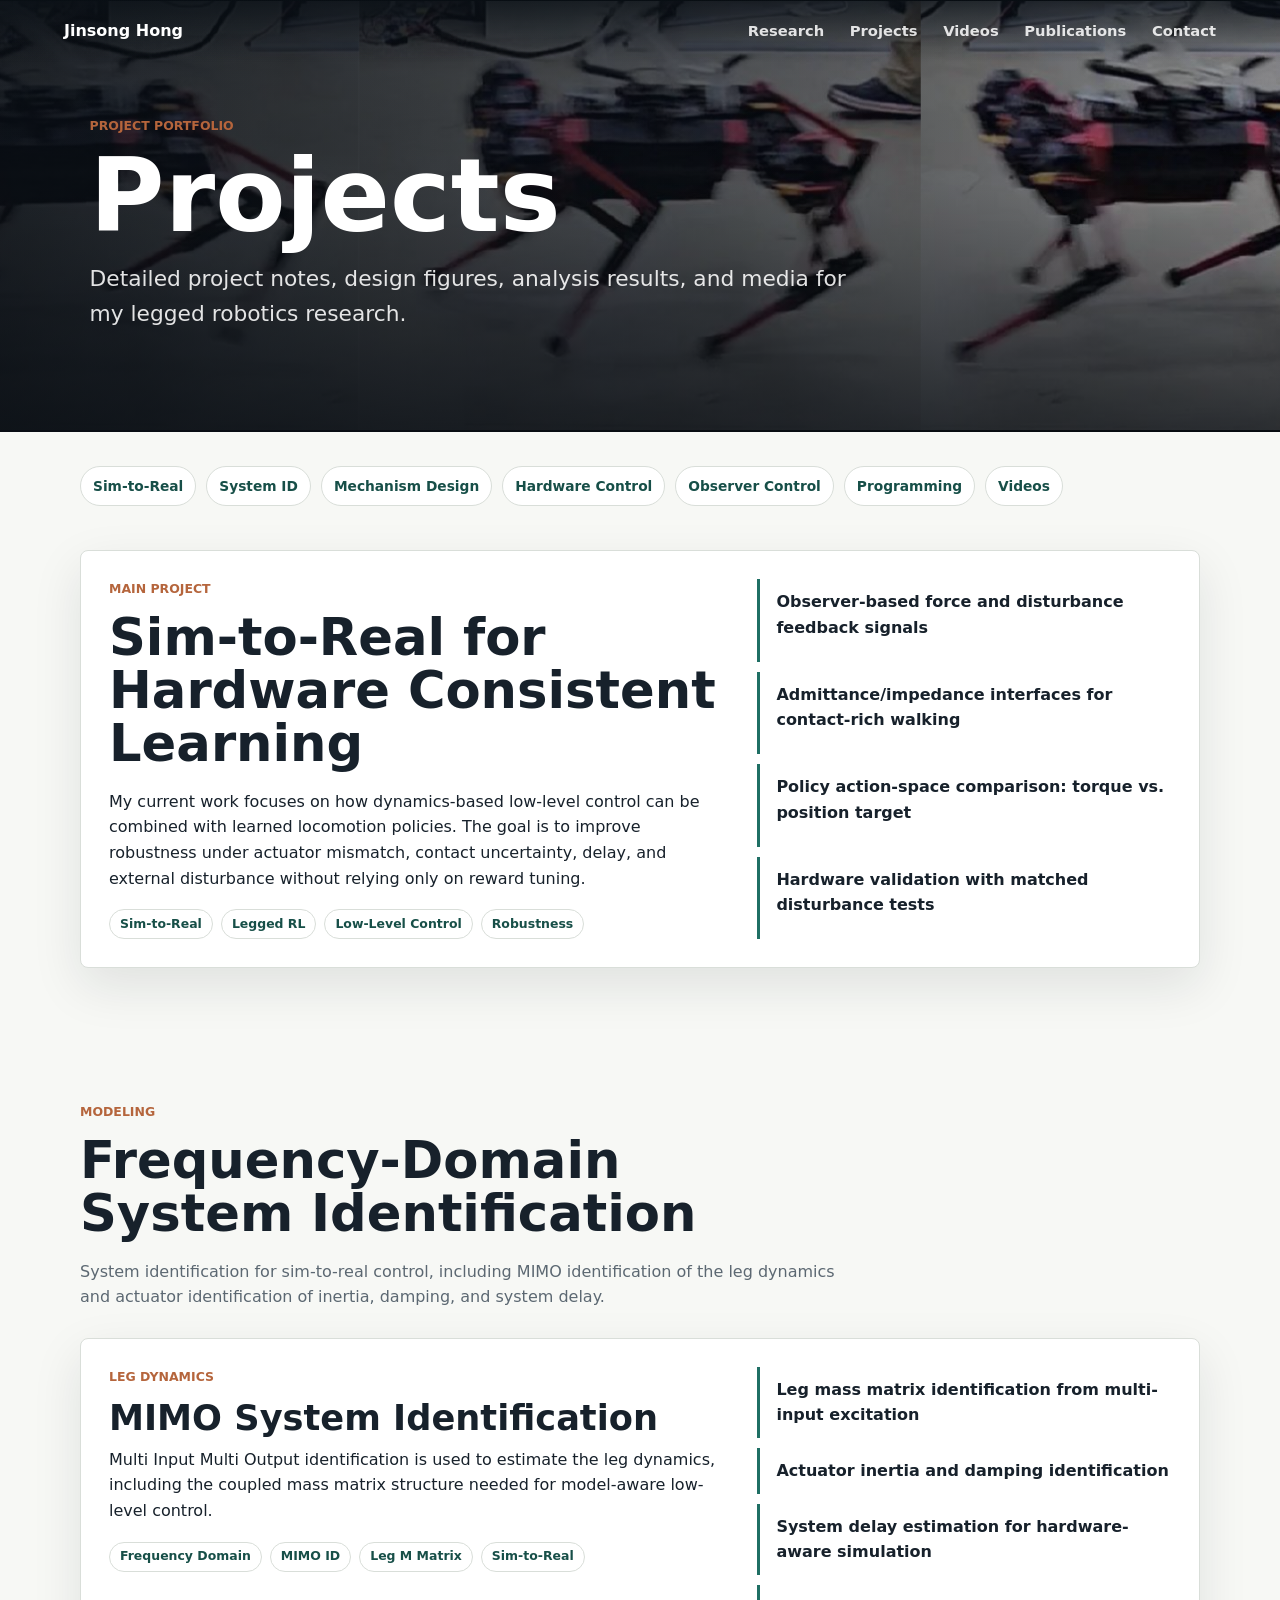
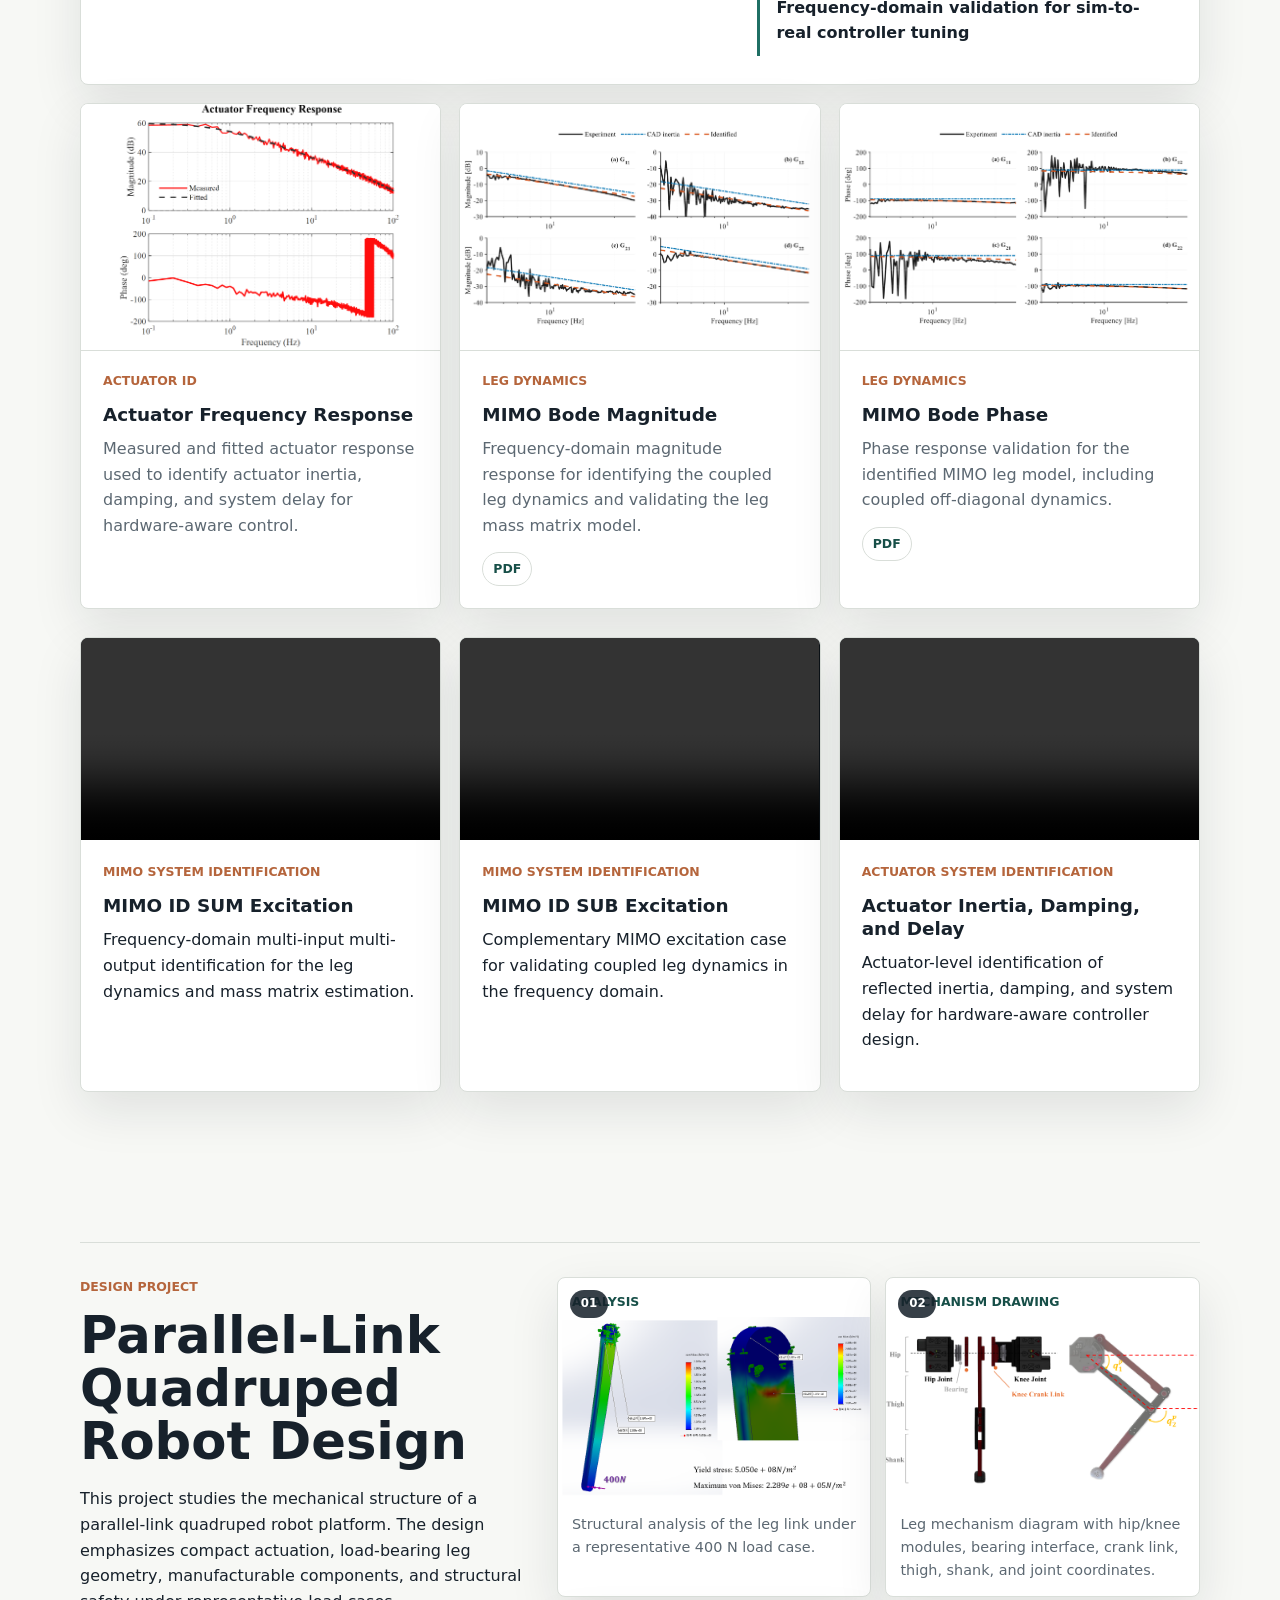
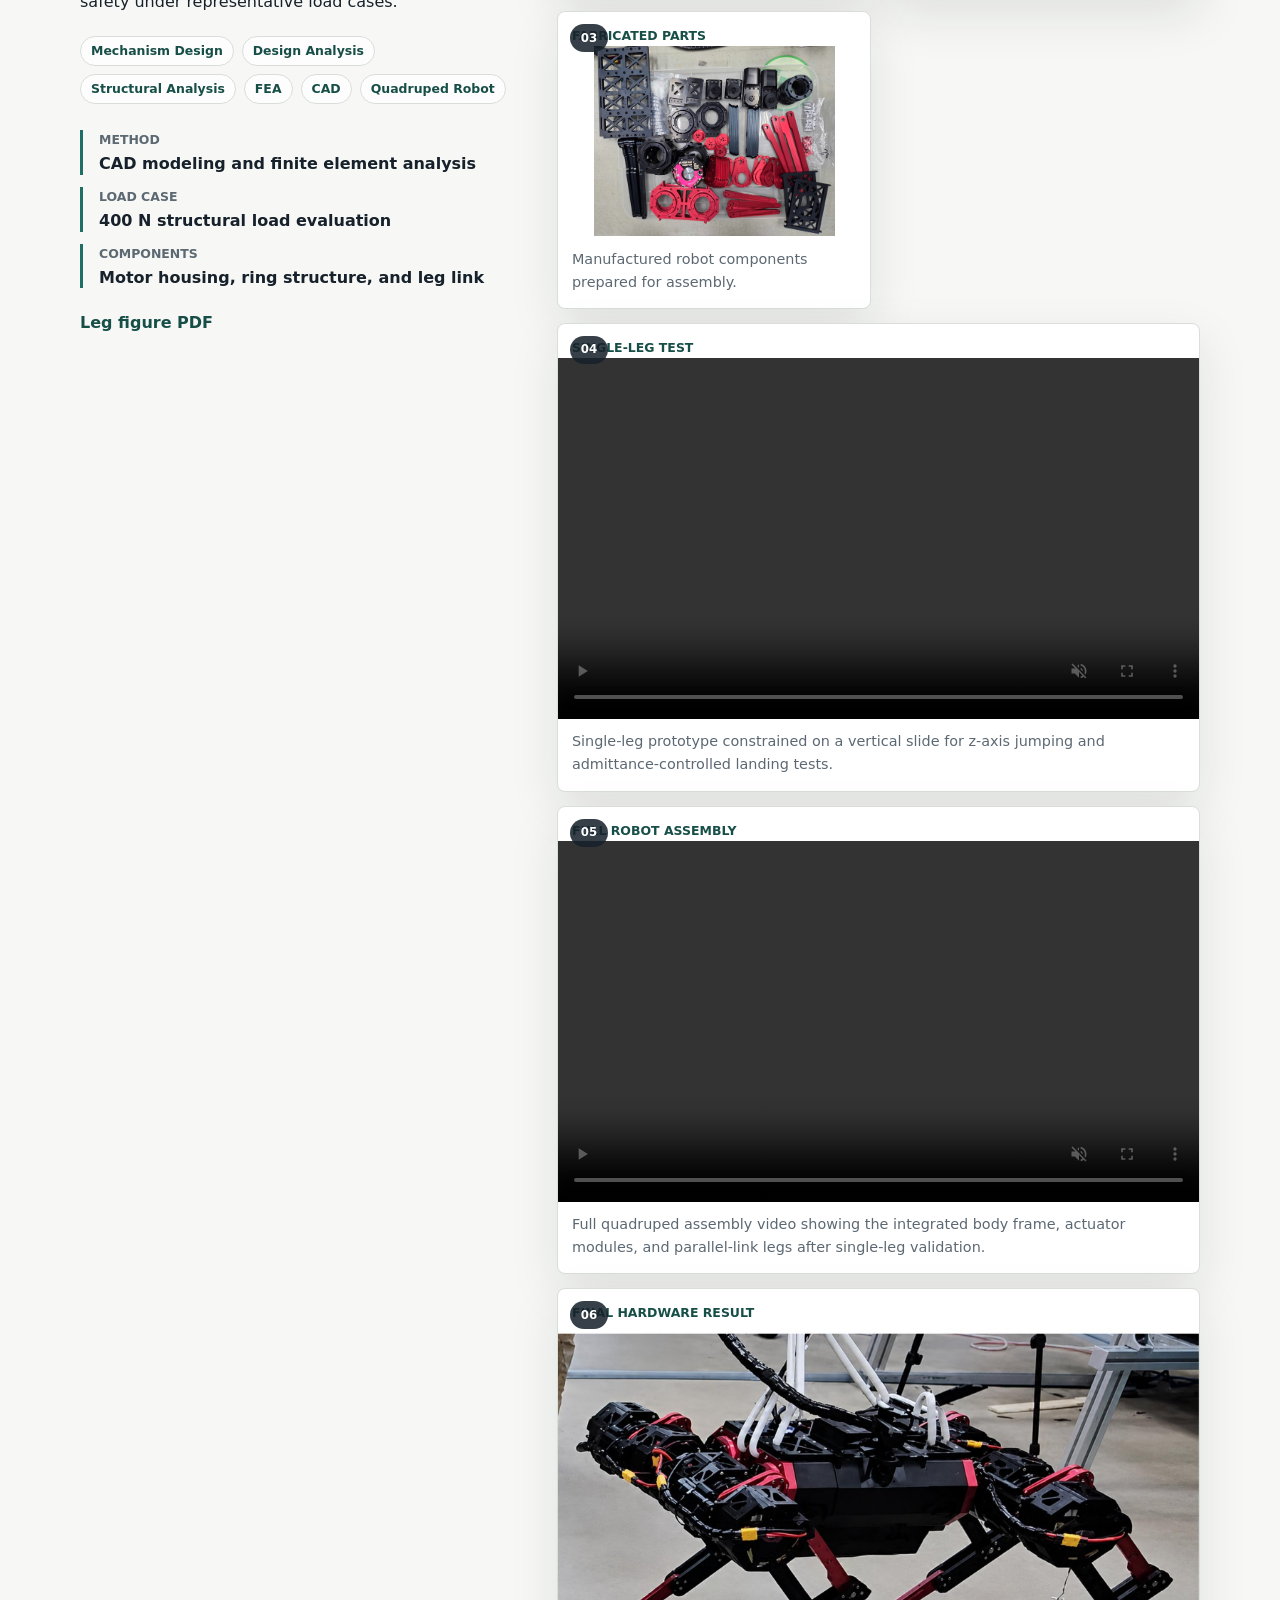
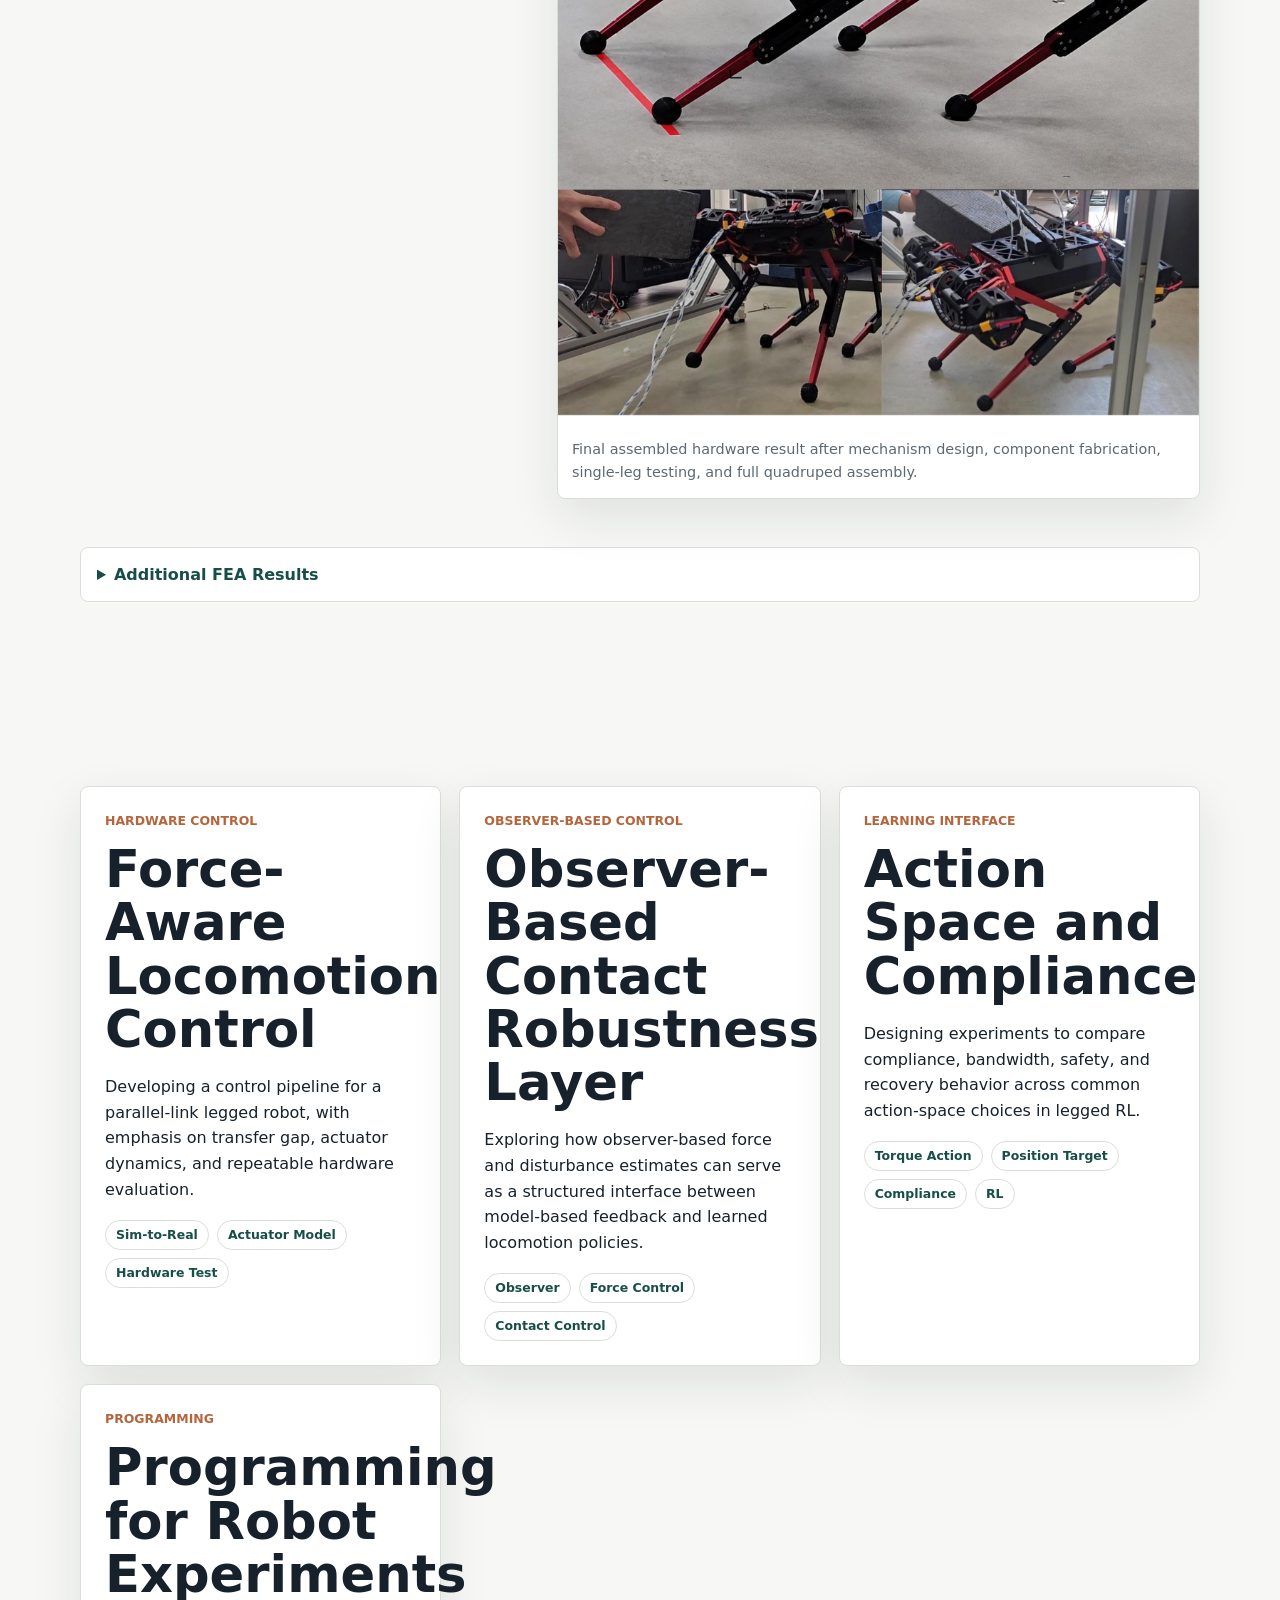
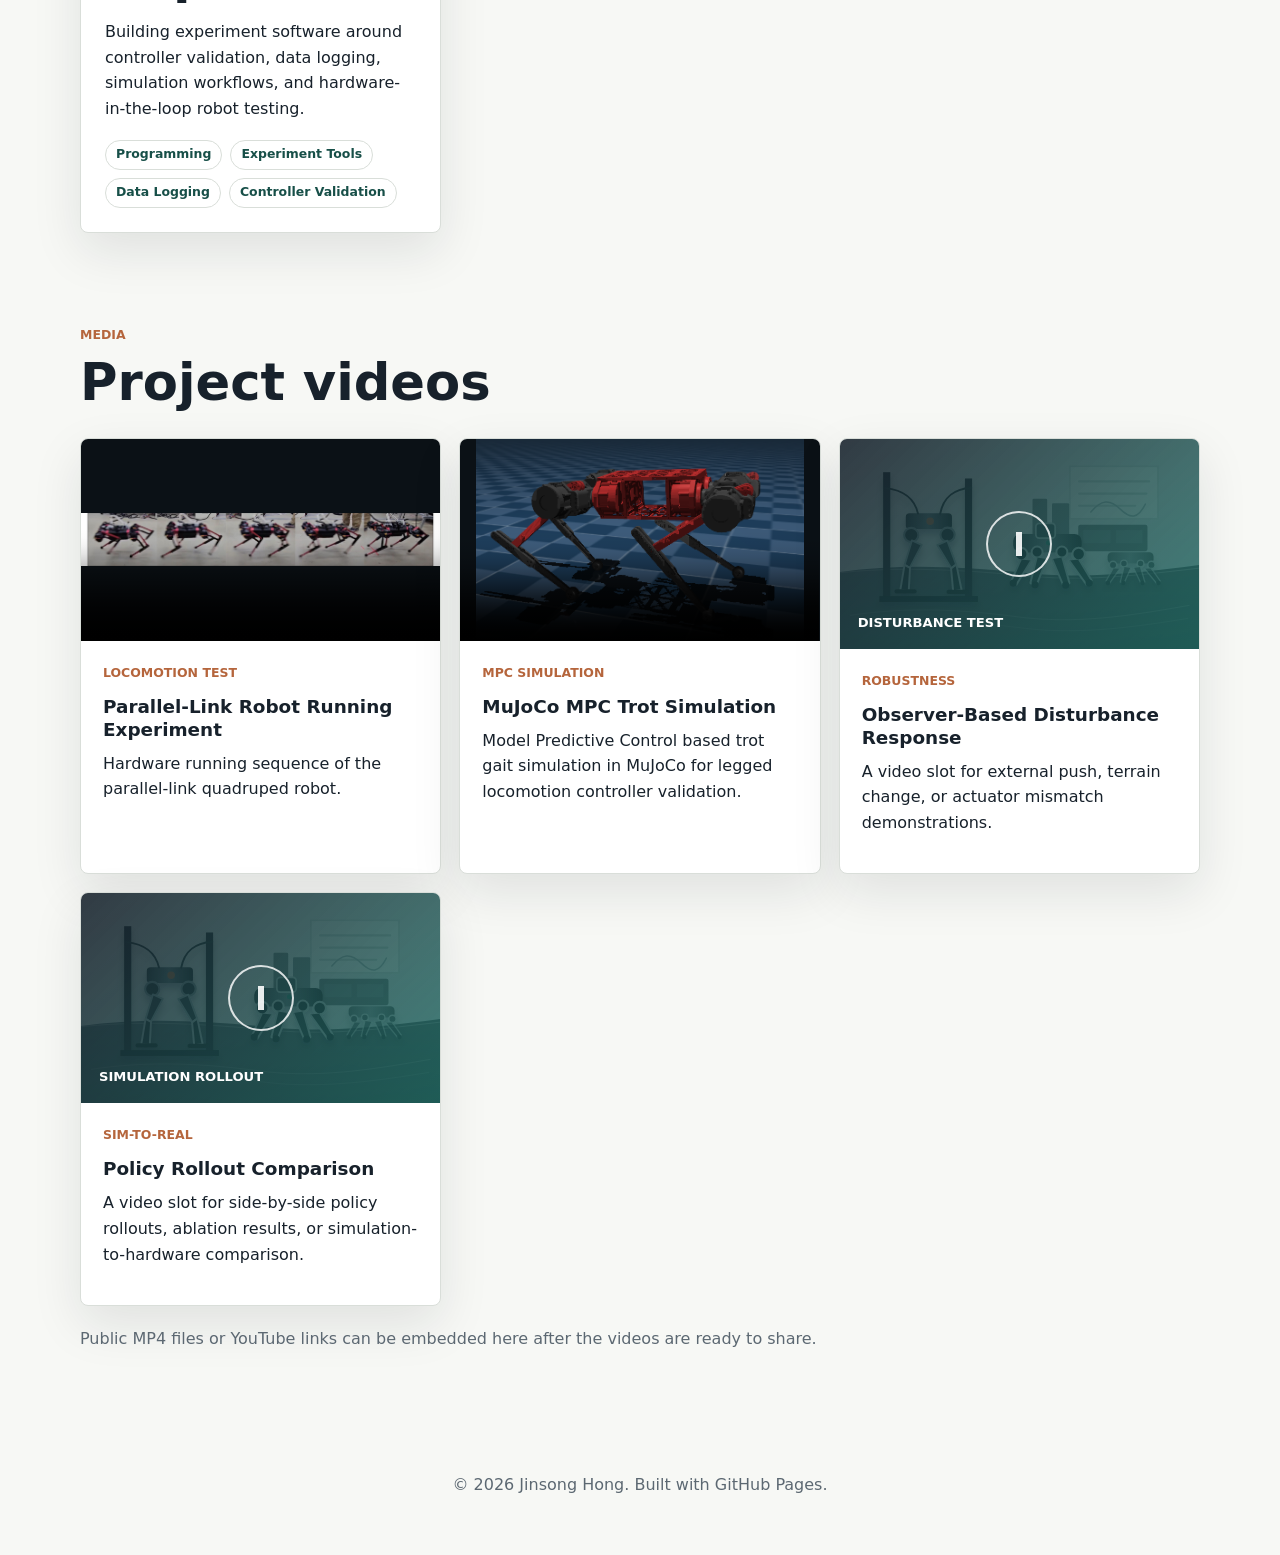
==== commit 79c954ea: "Create media project overview" ====
--- a/projects.html
+++ b/projects.html
@@ -38,6 +38,7 @@
       <a href="#parallel-link-design">Mechanism Design</a>
       <a href="#parallel-link-control">Hardware Control</a>
       <a href="#observer-control">Observer Control</a>
+      <a href="#programming">Programming</a>
       <a href="#videos">Videos</a>
     </section>
 
@@ -281,7 +282,7 @@
     <section class="section project-detail-grid" aria-label="Control projects">
       <article class="project-card project-card-large" id="parallel-link-control">
         <p class="project-label">Hardware Control</p>
-        <h2>Parallel-Link Legged Robot Control</h2>
+        <h2>Force-Aware Locomotion Control</h2>
         <p>
           Developing a control pipeline for a parallel-link legged robot, with
           emphasis on transfer gap, actuator dynamics, and repeatable hardware
@@ -321,6 +322,20 @@
           <span>RL</span>
         </div>
       </article>
+      <article class="project-card project-card-large" id="programming">
+        <p class="project-label">Programming</p>
+        <h2>Programming for Robot Experiments</h2>
+        <p>
+          Building experiment software around controller validation, data
+          logging, simulation workflows, and hardware-in-the-loop robot testing.
+        </p>
+        <div class="tag-list" aria-label="Programming project keywords">
+          <span>Programming</span>
+          <span>Experiment Tools</span>
+          <span>Data Logging</span>
+          <span>Controller Validation</span>
+        </div>
+      </article>
     </section>
 
     <section class="section video-section" id="videos" aria-labelledby="videos-title">
--- a/styles.css
+++ b/styles.css
@@ -470,6 +470,66 @@
   display: grid;
   grid-template-columns: repeat(auto-fit, minmax(220px, 1fr));
   gap: 18px;
+}
+
+.project-overview-list {
+  display: grid;
+  gap: 24px;
+}
+
+.project-overview-item {
+  display: grid;
+  grid-template-columns: minmax(180px, 0.62fr) minmax(280px, 0.92fr) minmax(280px, 1fr);
+  gap: 26px;
+  align-items: center;
+  padding: 26px 0;
+  border-top: 1px solid var(--line);
+}
+
+.project-overview-item:last-child {
+  border-bottom: 1px solid var(--line);
+}
+
+.project-overview-title h3 {
+  margin-bottom: 0;
+  font-size: clamp(1.55rem, 3vw, 2.35rem);
+  line-height: 1.08;
+}
+
+.project-overview-title a:hover,
+.project-overview-title a:focus-visible {
+  color: var(--accent-strong);
+}
+
+.project-overview-media {
+  display: block;
+  overflow: hidden;
+  border: 1px solid var(--line);
+  border-radius: 8px;
+  background: #ffffff;
+  box-shadow: var(--shadow);
+}
+
+.project-overview-media img,
+.project-overview-media .project-video {
+  display: block;
+  width: 100%;
+  aspect-ratio: 16 / 10;
+  object-fit: cover;
+}
+
+.project-overview-media .project-video {
+  background: #0b1116;
+  object-fit: contain;
+}
+
+.project-overview-copy {
+  color: var(--muted);
+  font-size: 1.02rem;
+}
+
+.project-overview-copy .project-link {
+  margin-top: 12px;
 }
 
 .system-id-grid {
@@ -888,6 +948,7 @@
   .contact-section,
   .direction-grid,
   .project-grid,
+  .project-overview-item,
   .project-detail-grid,
   .skill-flow-grid,
   .stack-grid,
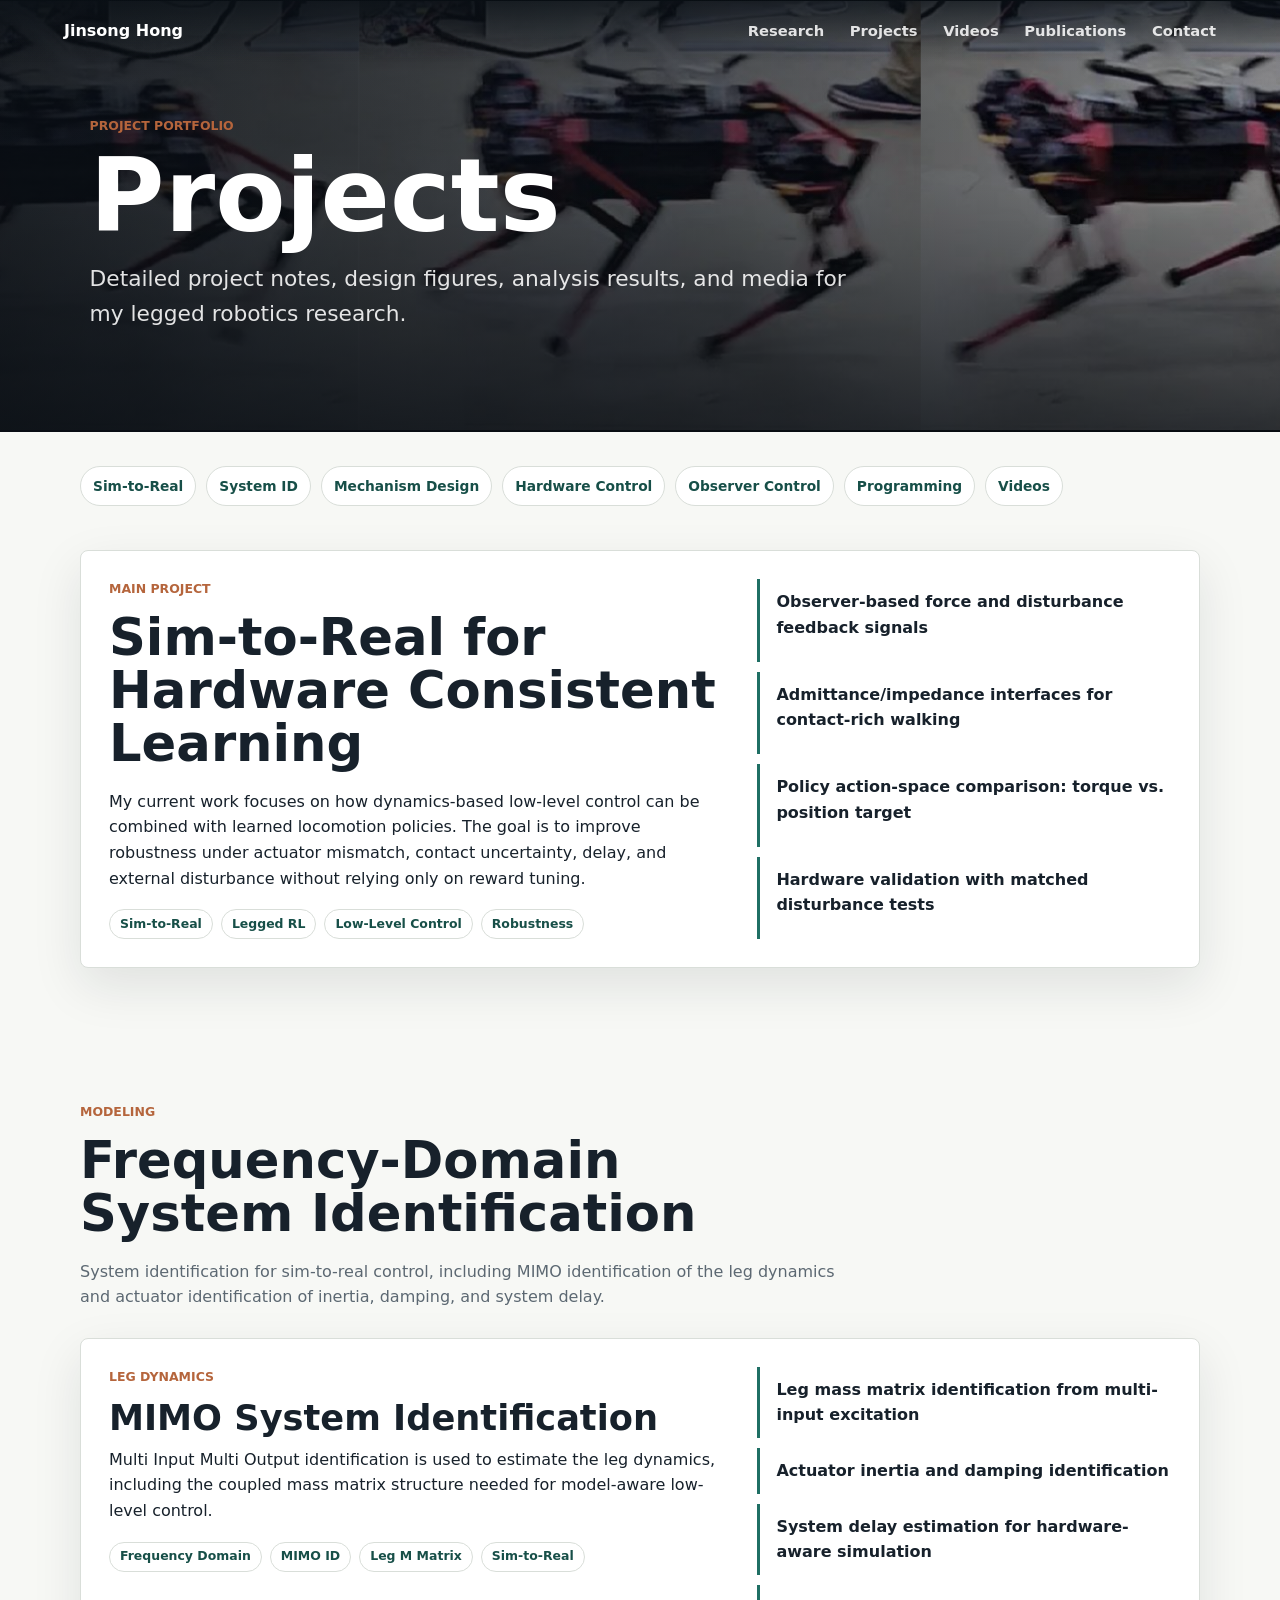
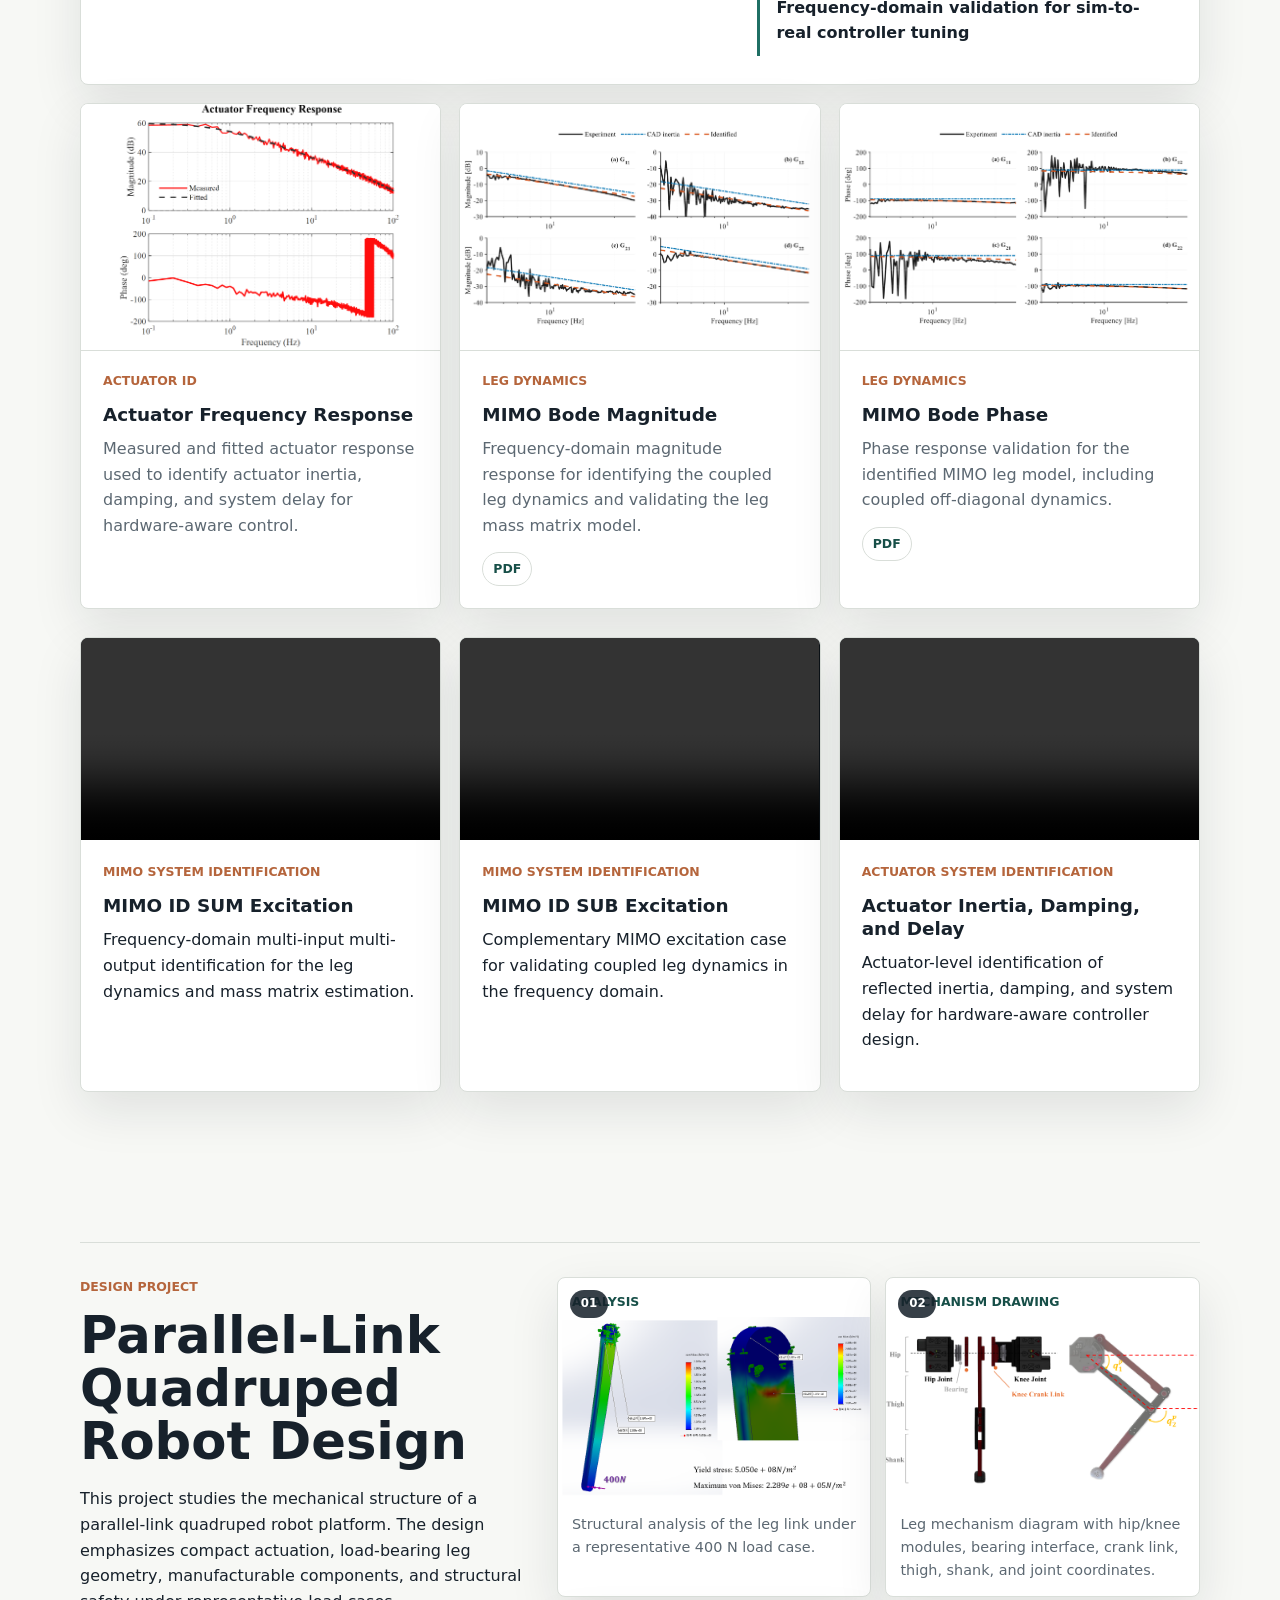
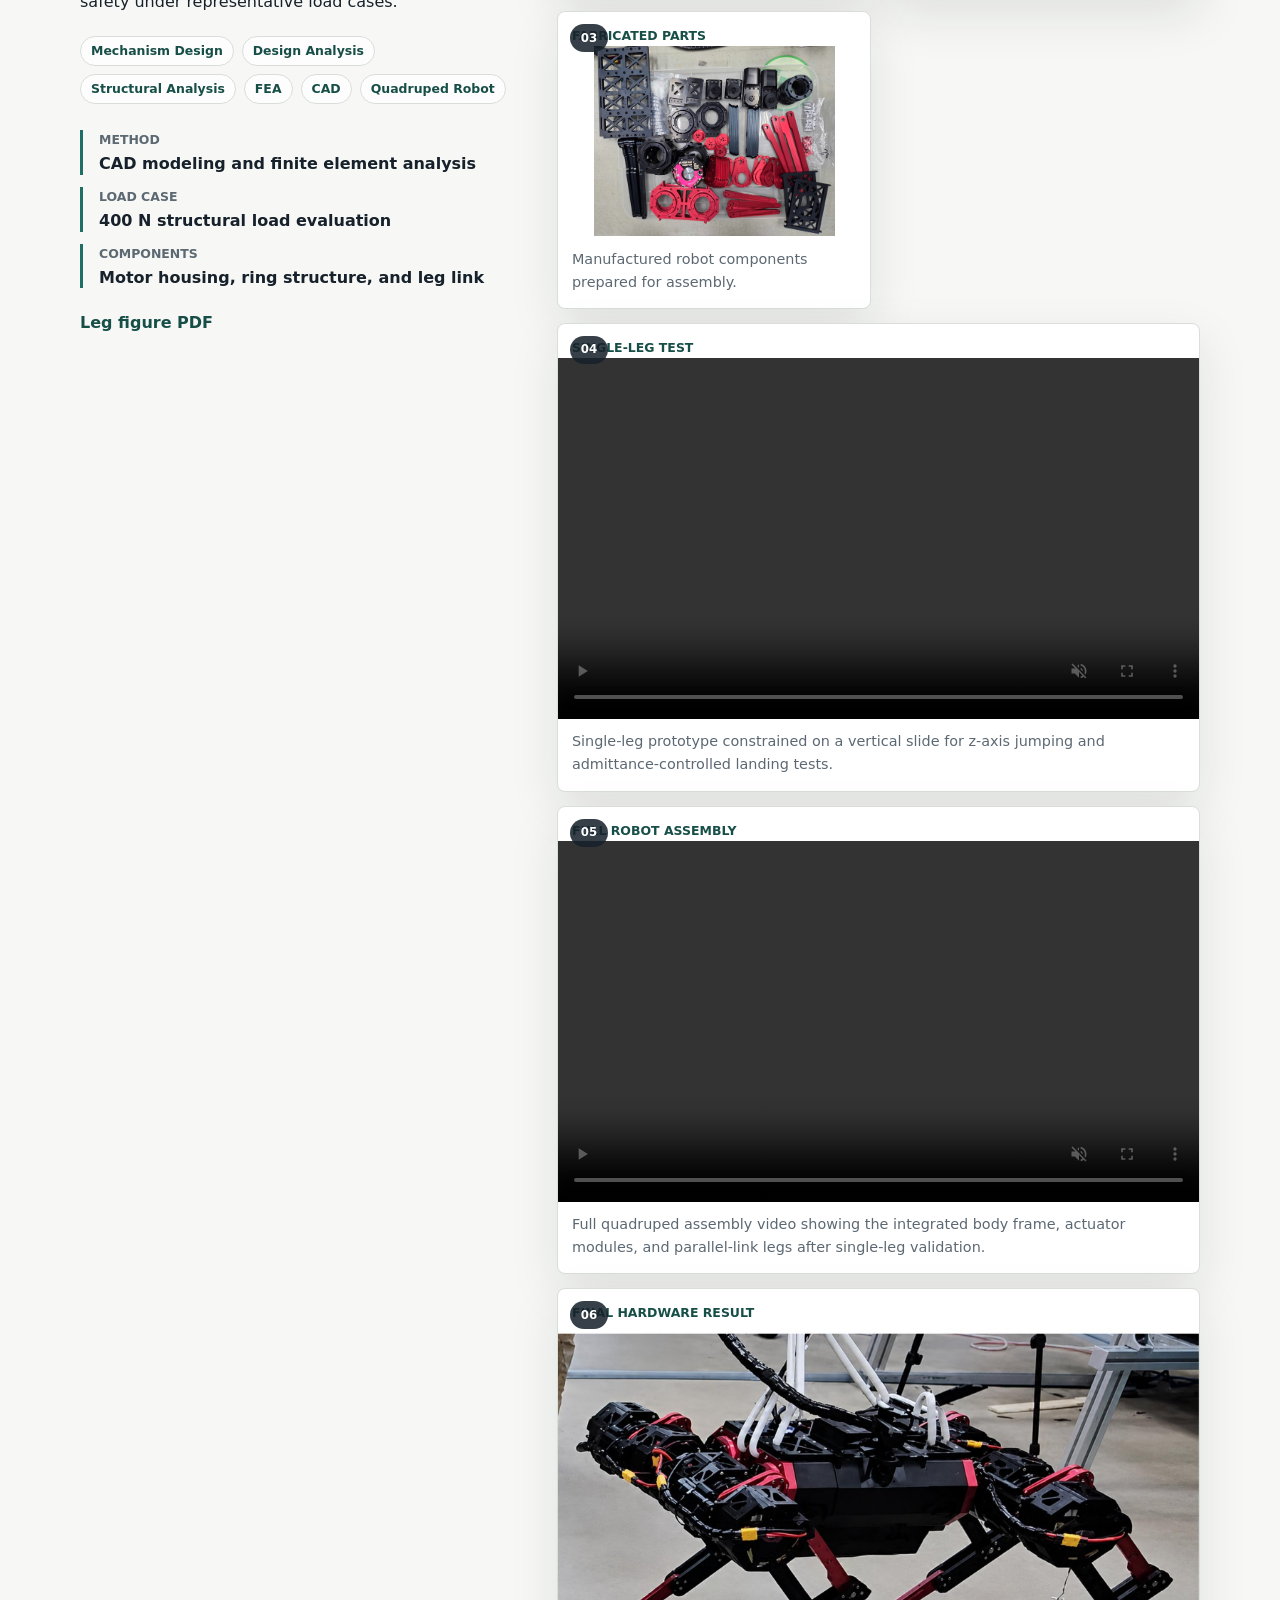
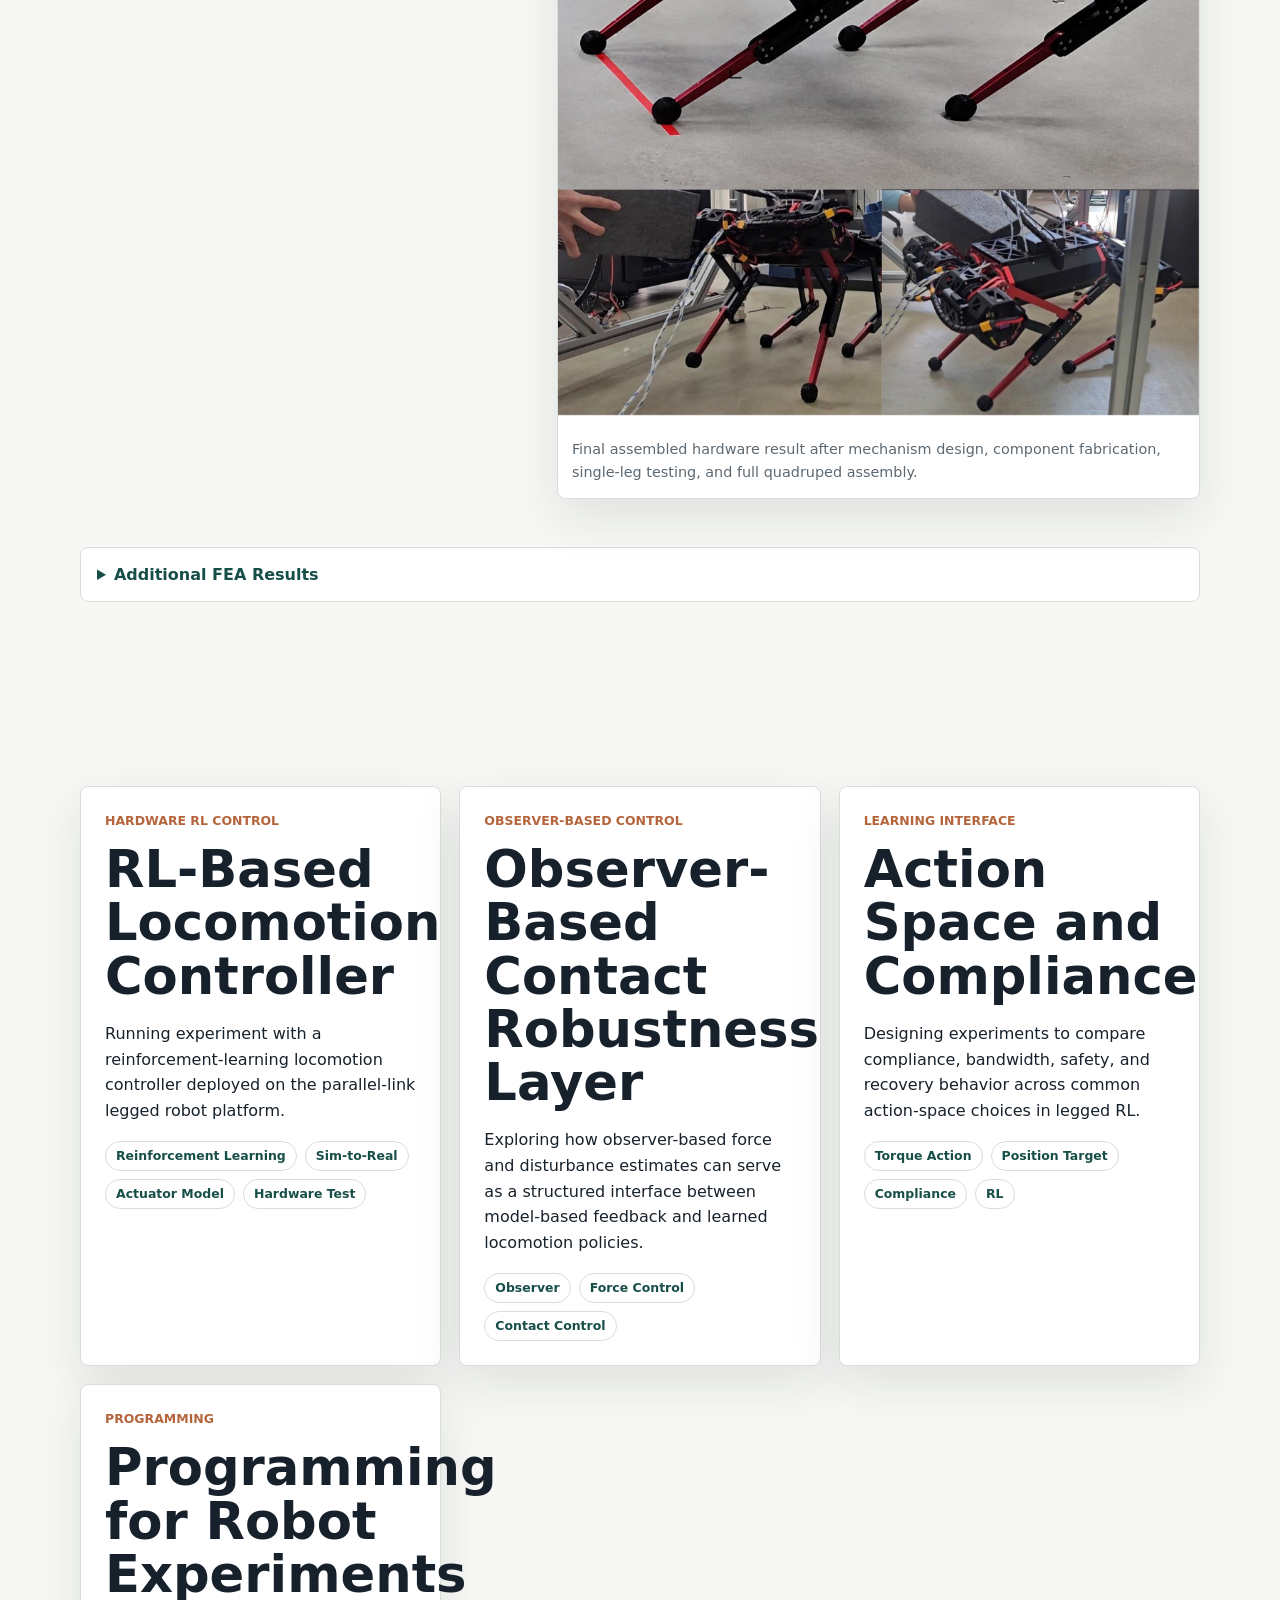
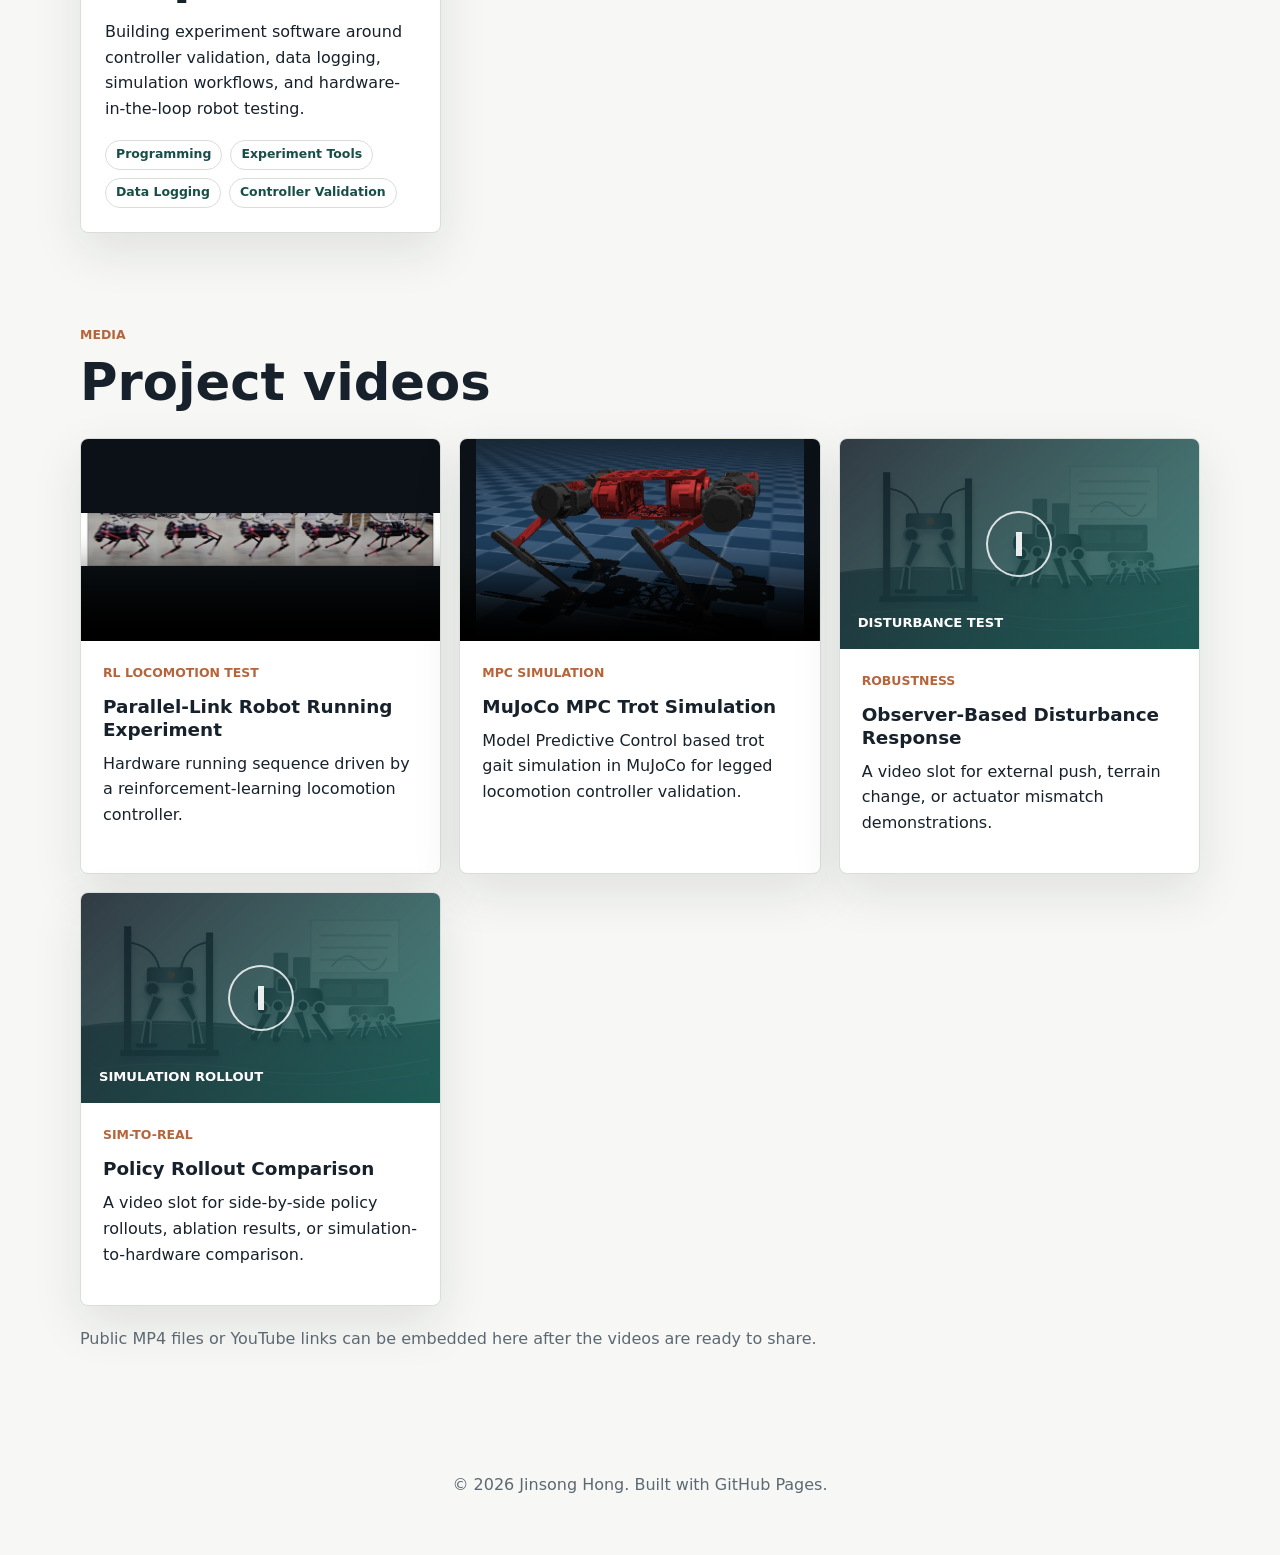
==== commit 41d0ec80: "Clarify RL locomotion controller wording" ====
--- a/projects.html
+++ b/projects.html
@@ -281,14 +281,14 @@
 
     <section class="section project-detail-grid" aria-label="Control projects">
       <article class="project-card project-card-large" id="parallel-link-control">
-        <p class="project-label">Hardware Control</p>
-        <h2>Force-Aware Locomotion Control</h2>
+        <p class="project-label">Hardware RL Control</p>
+        <h2>RL-Based Locomotion Controller</h2>
         <p>
-          Developing a control pipeline for a parallel-link legged robot, with
-          emphasis on transfer gap, actuator dynamics, and repeatable hardware
-          evaluation.
+          Running experiment with a reinforcement-learning locomotion controller
+          deployed on the parallel-link legged robot platform.
         </p>
         <div class="tag-list" aria-label="Parallel-link legged robot control keywords">
+          <span>Reinforcement Learning</span>
           <span>Sim-to-Real</span>
           <span>Actuator Model</span>
           <span>Hardware Test</span>
@@ -349,10 +349,11 @@
             <source src="assets/videos/running.mp4" type="video/mp4">
           </video>
           <div class="video-copy">
-            <p class="project-label">Locomotion Test</p>
+            <p class="project-label">RL Locomotion Test</p>
             <h3>Parallel-Link Robot Running Experiment</h3>
             <p>
-              Hardware running sequence of the parallel-link quadruped robot.
+              Hardware running sequence driven by a reinforcement-learning
+              locomotion controller.
             </p>
           </div>
         </article>
--- a/styles.css
+++ b/styles.css
@@ -248,6 +248,19 @@
   font-size: 1.04rem;
 }
 
+.research-focus {
+  display: block;
+}
+
+.research-focus h2 {
+  max-width: none;
+  white-space: nowrap;
+}
+
+.research-focus .intro-text {
+  max-width: 760px;
+}
+
 .topic-list {
   display: grid;
   gap: 10px;
@@ -308,18 +321,63 @@
 
 .skill-flow-grid {
   display: grid;
-  grid-template-columns: repeat(4, minmax(0, 1fr));
-  gap: 14px;
-  margin-bottom: 18px;
+  grid-template-columns: 1fr;
+  gap: 22px;
+  margin-bottom: 0;
 }
 
 .skill-flow-grid article {
-  min-height: 250px;
-  padding: 22px;
+  display: grid;
+  grid-template-columns: minmax(240px, 0.78fr) minmax(340px, 1.22fr);
+  gap: clamp(22px, 4vw, 48px);
+  align-items: center;
+  min-height: auto;
+  padding: 30px;
   border: 1px solid var(--line);
   border-radius: 8px;
   background: var(--panel);
   box-shadow: var(--shadow);
+}
+
+.skill-card-media img,
+.skill-card-media video {
+  display: block;
+  width: 100%;
+  aspect-ratio: 16 / 9;
+  object-fit: cover;
+  border: 1px solid var(--line);
+  border-radius: 8px;
+  background: #0b1116;
+}
+
+.skill-media-grid {
+  display: grid;
+  grid-template-columns: repeat(2, minmax(0, 1fr));
+  gap: 12px;
+}
+
+.skill-media-grid figure {
+  margin: 0;
+}
+
+.skill-media-grid figcaption {
+  margin-top: 8px;
+  color: var(--muted);
+  font-size: 0.82rem;
+  font-weight: 750;
+}
+
+.programming-badge-grid {
+  display: grid;
+  grid-template-columns: repeat(3, minmax(0, 1fr));
+  gap: 12px;
+}
+
+.programming-badge-grid img {
+  aspect-ratio: 16 / 10;
+  object-fit: contain;
+  padding: 16px;
+  background: #ffffff;
 }
 
 .section-actions {
@@ -951,6 +1009,7 @@
   .project-overview-item,
   .project-detail-grid,
   .skill-flow-grid,
+  .skill-flow-grid article,
   .stack-grid,
   .tool-logo-grid,
   .capability-grid,
@@ -977,6 +1036,15 @@
     grid-column: auto;
   }
 
+  .research-focus h2 {
+    white-space: normal;
+  }
+
+  .skill-media-grid,
+  .programming-badge-grid {
+    grid-template-columns: 1fr;
+  }
+
   .profile-strip {
     transform: none;
     margin-top: 20px;
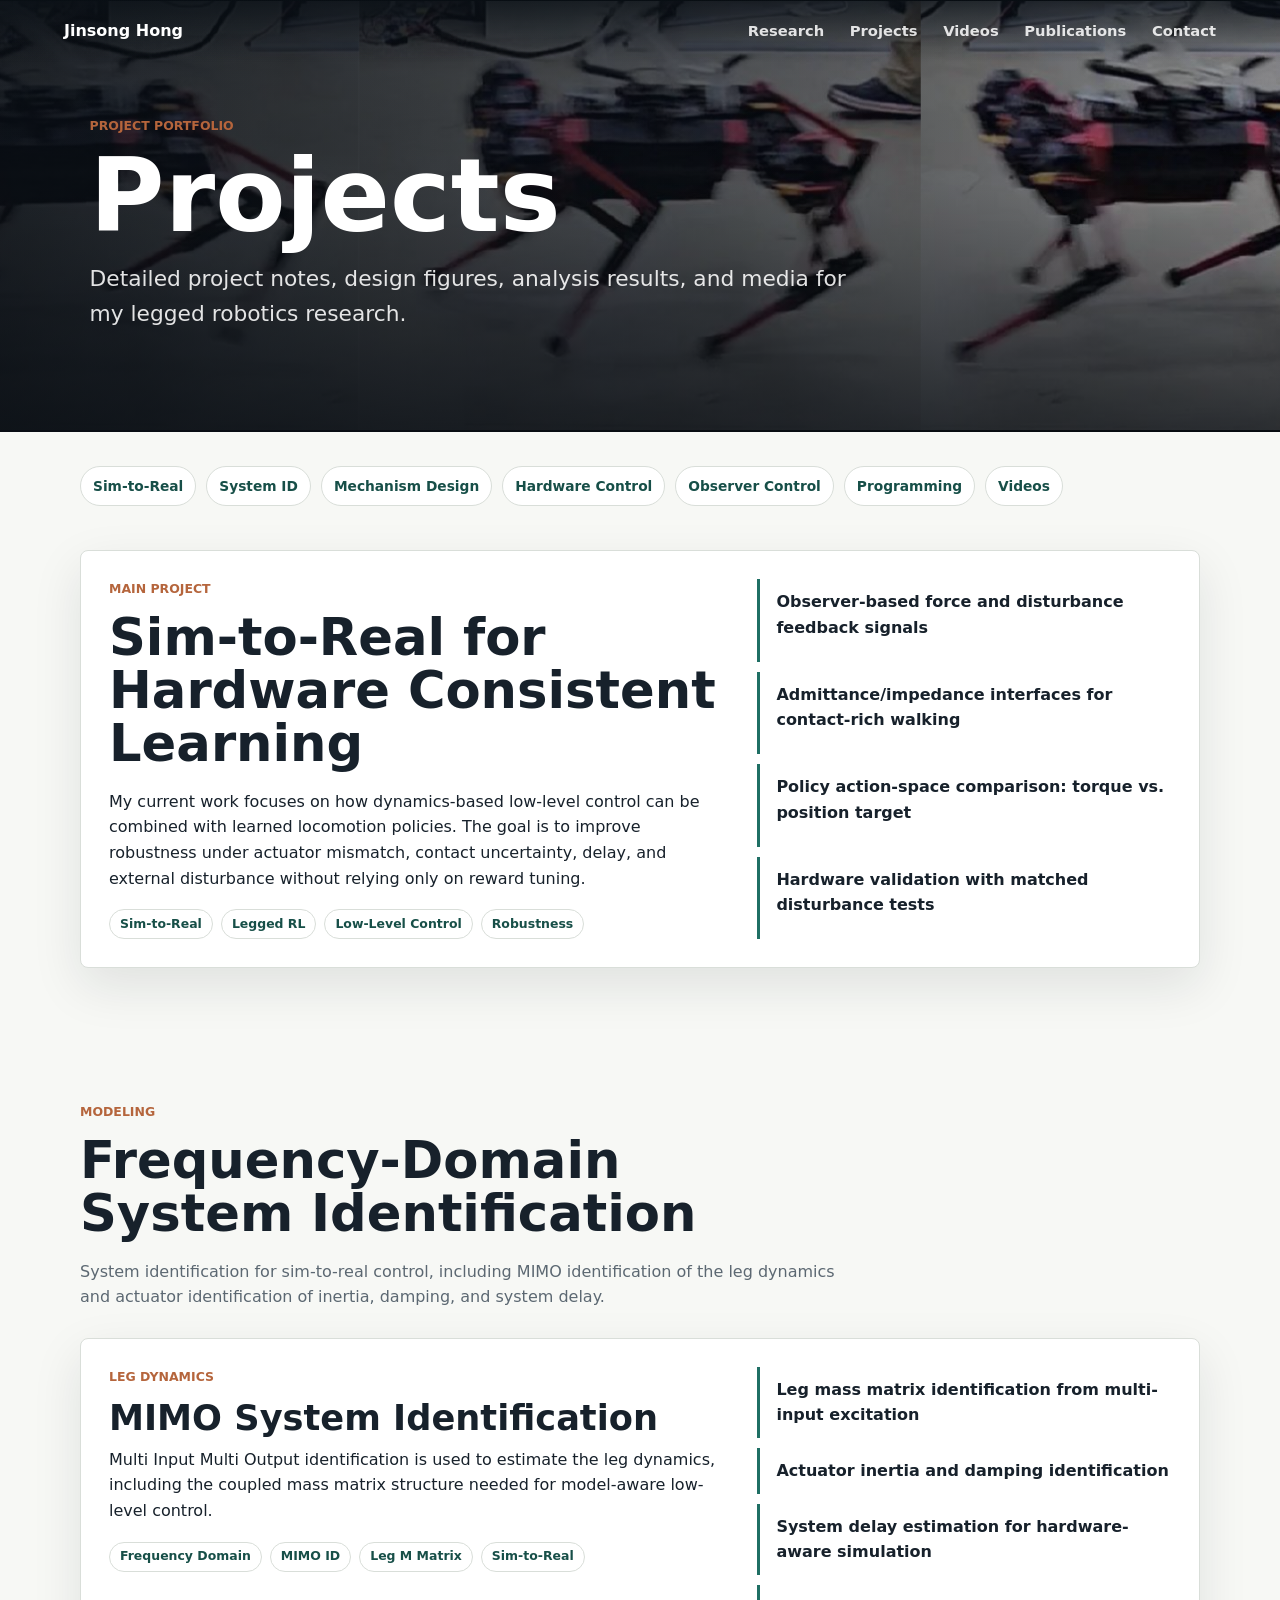
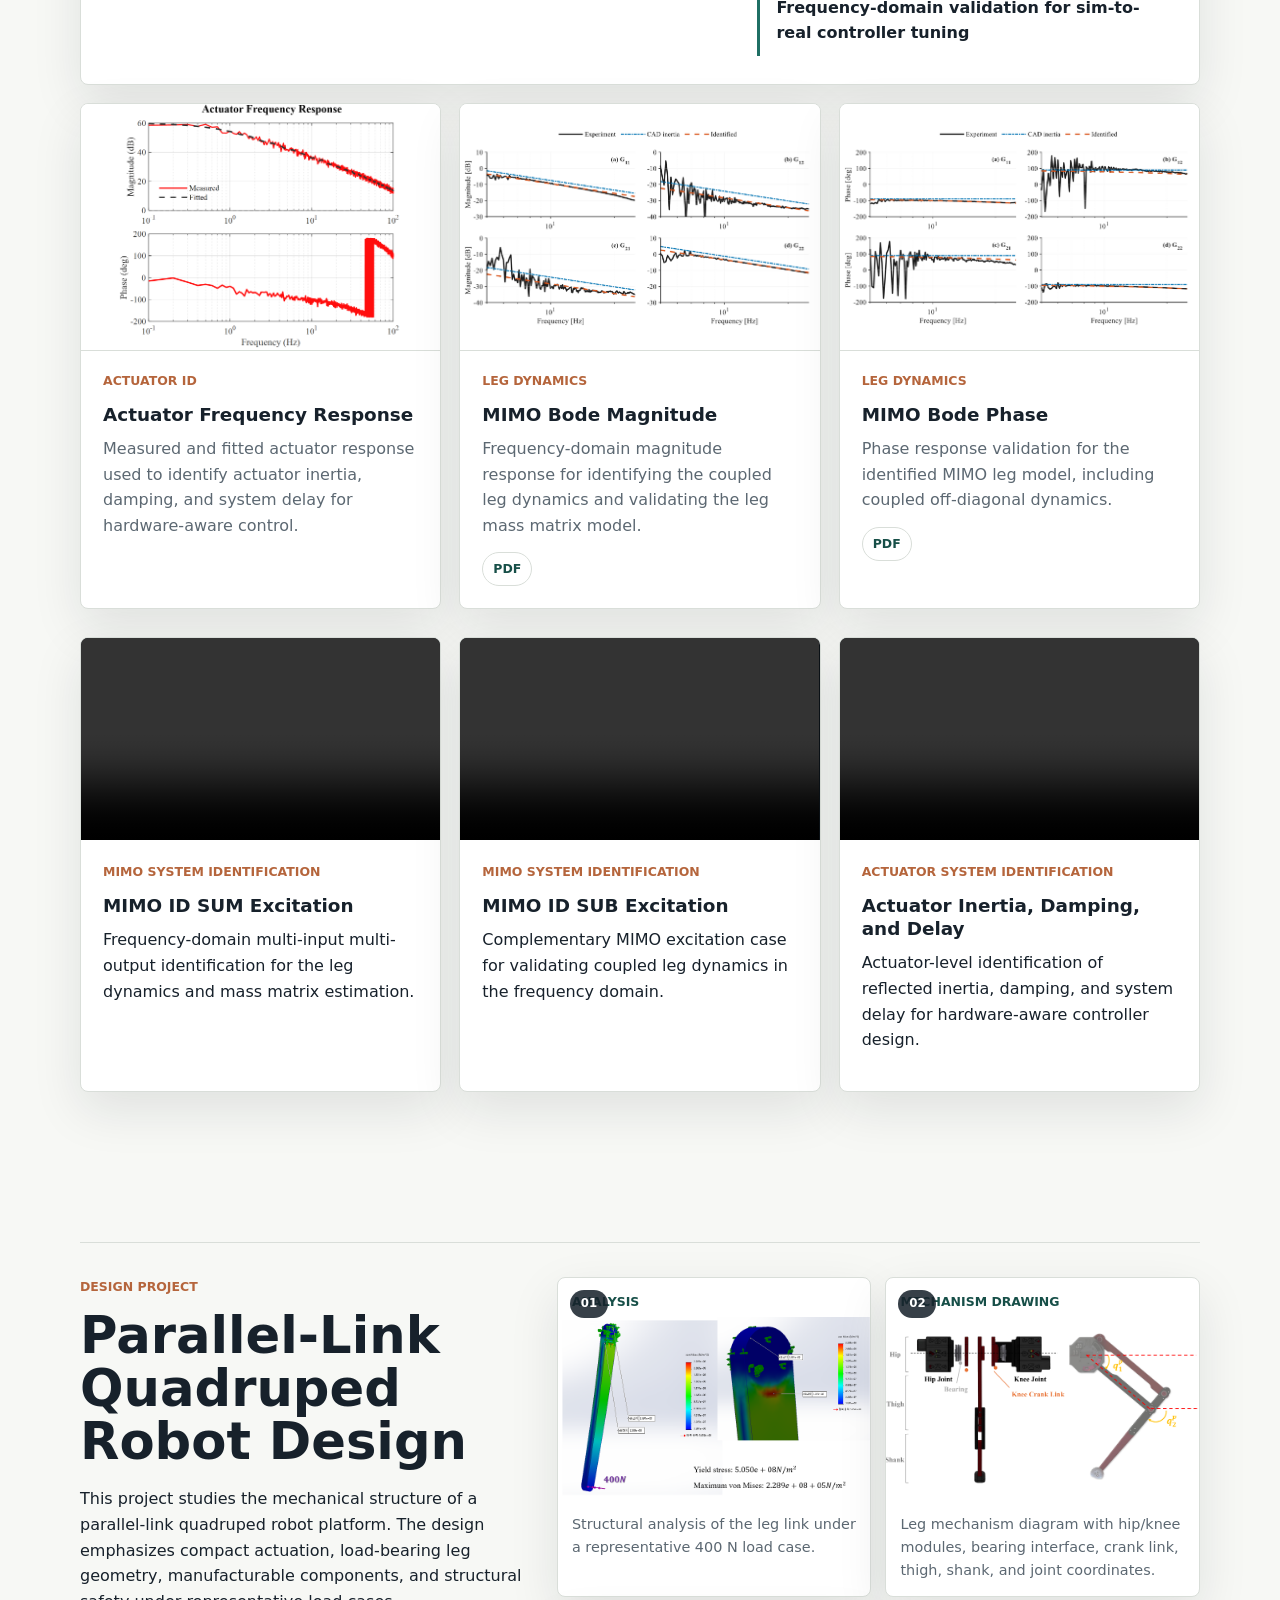
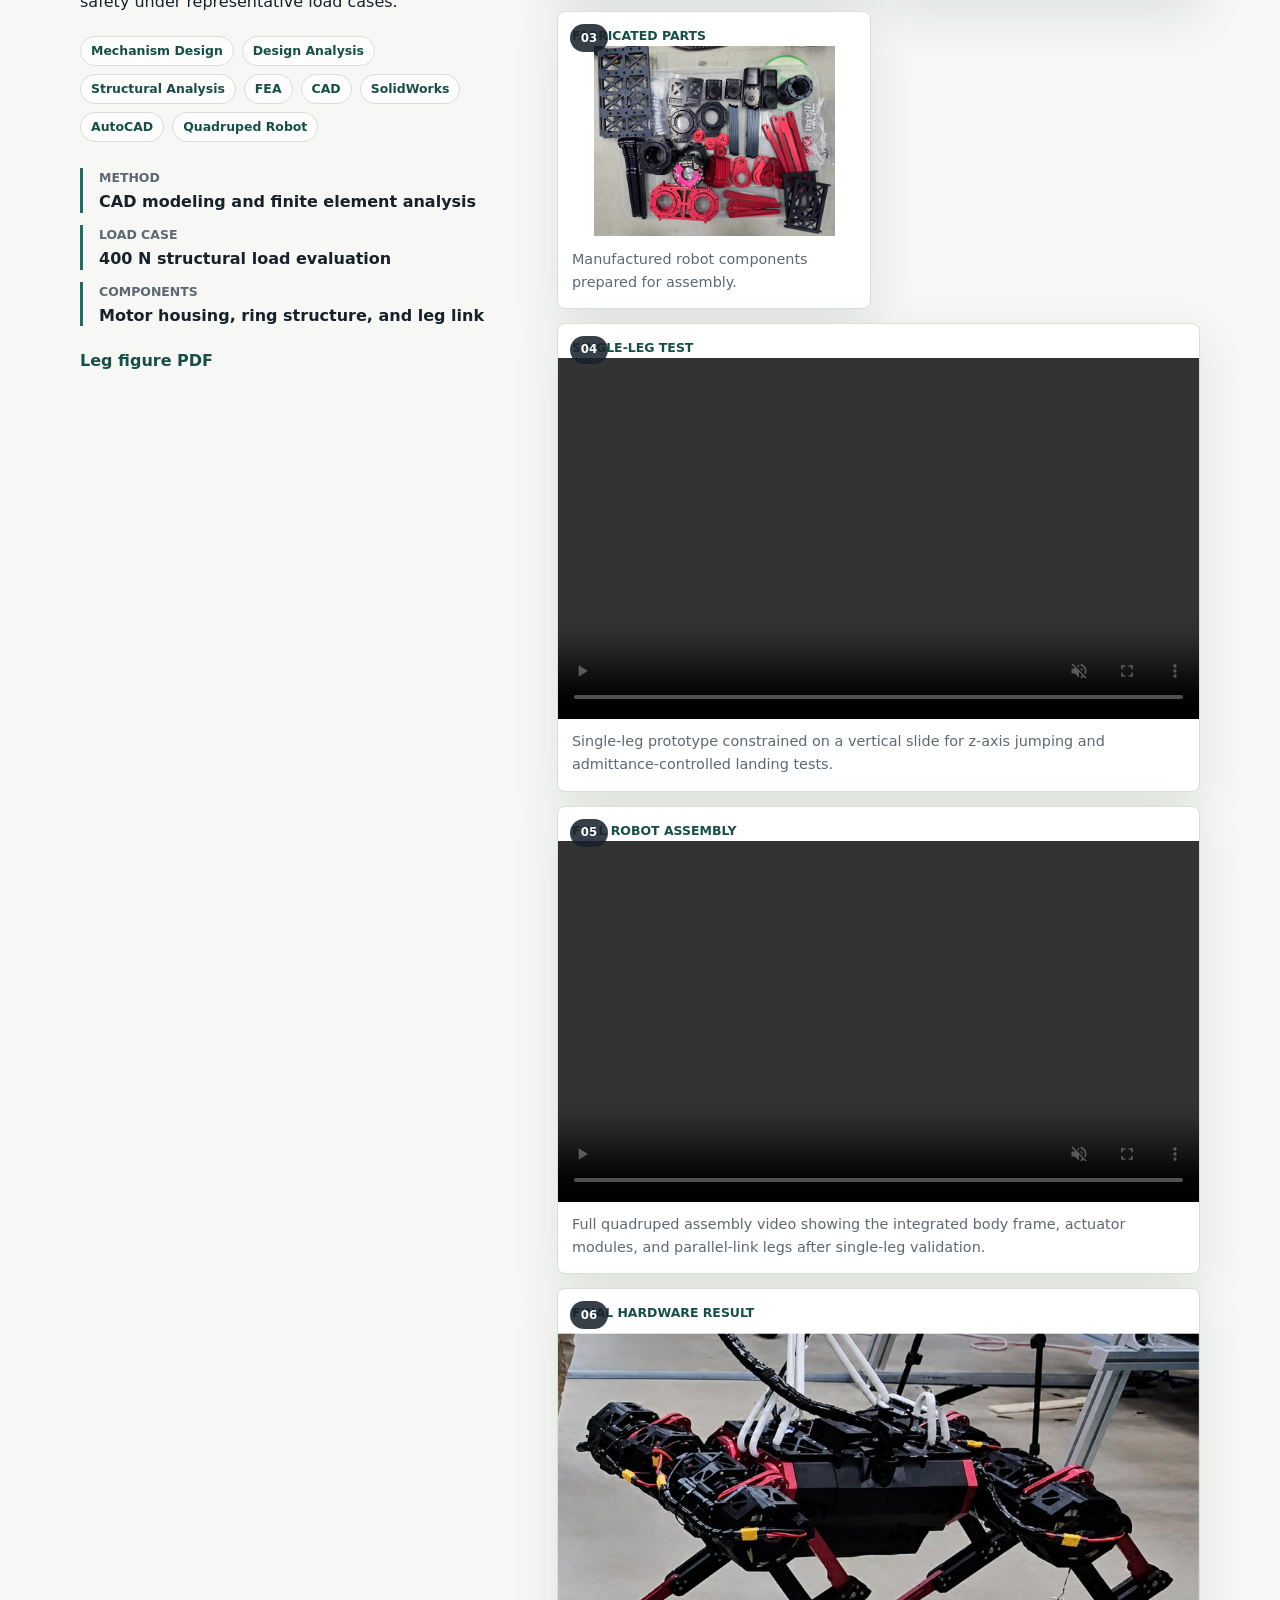
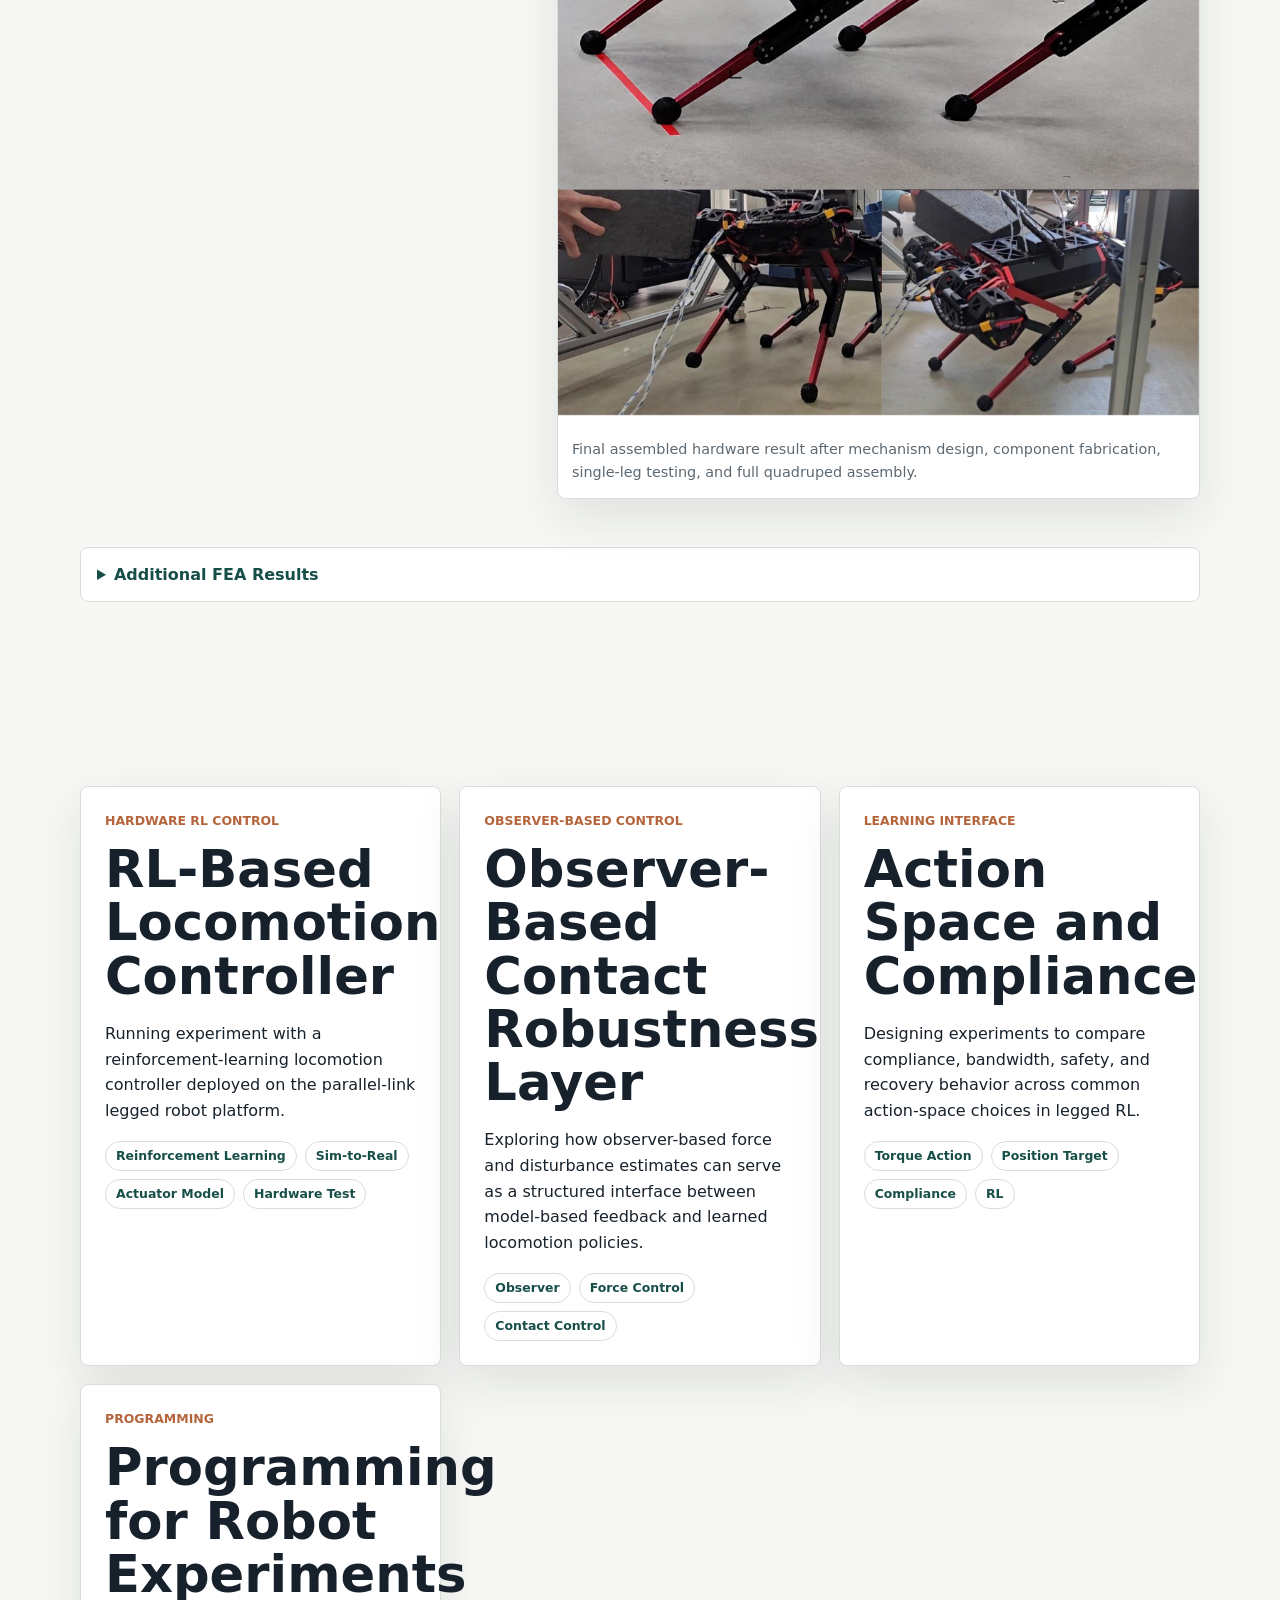
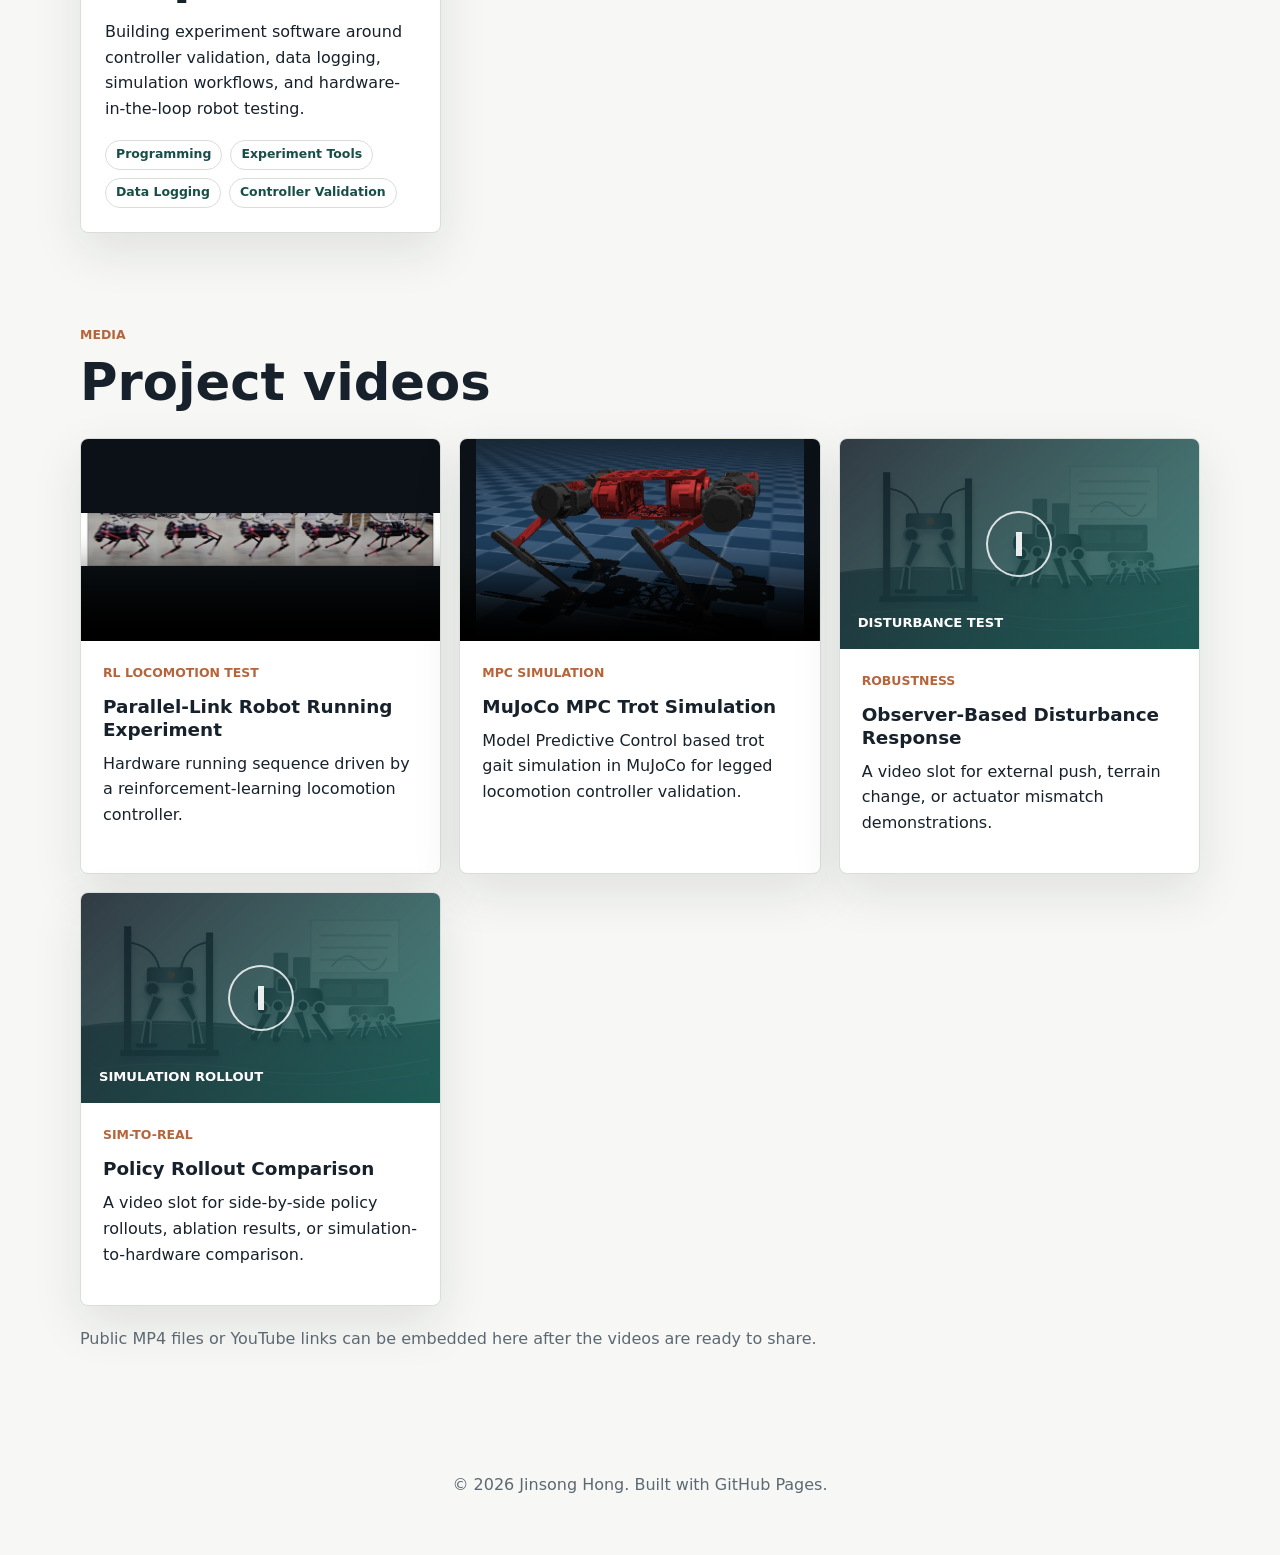
==== commit b86d0598: "Add CAD tools and SolidWorks assembly sequence" ====
--- a/projects.html
+++ b/projects.html
@@ -203,6 +203,8 @@
             <span>Structural Analysis</span>
             <span>FEA</span>
             <span>CAD</span>
+            <span>SolidWorks</span>
+            <span>AutoCAD</span>
             <span>Quadruped Robot</span>
           </div>
           <div class="project-meta" aria-label="Parallel-link quadruped design details">
--- a/styles.css
+++ b/styles.css
@@ -356,11 +356,28 @@
   gap: 12px;
 }
 
+.design-cad-sequence {
+  display: grid;
+  grid-template-columns: repeat(3, minmax(0, 1fr));
+  gap: 10px;
+}
+
+.design-cad-sequence figure {
+  margin: 0;
+}
+
+.design-cad-sequence img {
+  aspect-ratio: 4 / 3;
+  object-fit: cover;
+  background: #f7f8fb;
+}
+
 .skill-media-grid figure {
   margin: 0;
 }
 
-.skill-media-grid figcaption {
+.skill-media-grid figcaption,
+.design-cad-sequence figcaption {
   margin-top: 8px;
   color: var(--muted);
   font-size: 0.82rem;
@@ -373,11 +390,47 @@
   gap: 12px;
 }
 
-.programming-badge-grid img {
-  aspect-ratio: 16 / 10;
+.logo-badge {
+  display: grid;
+  grid-template-rows: 76px auto auto;
+  gap: 8px;
+  min-height: 168px;
+  padding: 16px;
+  border: 1px solid var(--line);
+  border-radius: 8px;
+  background: #ffffff;
+  box-shadow: 0 12px 28px rgba(20, 27, 34, 0.08);
+}
+
+.logo-badge-mark {
+  display: flex;
+  align-items: center;
+  justify-content: center;
+  min-height: 76px;
+}
+
+.programming-badge-grid .logo-badge img {
+  display: block;
+  width: 100%;
+  max-height: 68px;
+  aspect-ratio: auto;
   object-fit: contain;
-  padding: 16px;
-  background: #ffffff;
+  padding: 0;
+  border: 0;
+  border-radius: 0;
+  background: transparent;
+}
+
+.logo-badge strong {
+  color: var(--ink);
+  font-size: 0.95rem;
+  line-height: 1.15;
+}
+
+.logo-badge span {
+  color: var(--muted);
+  font-size: 0.78rem;
+  line-height: 1.35;
 }
 
 .section-actions {
@@ -1041,6 +1094,7 @@
   }
 
   .skill-media-grid,
+  .design-cad-sequence,
   .programming-badge-grid {
     grid-template-columns: 1fr;
   }
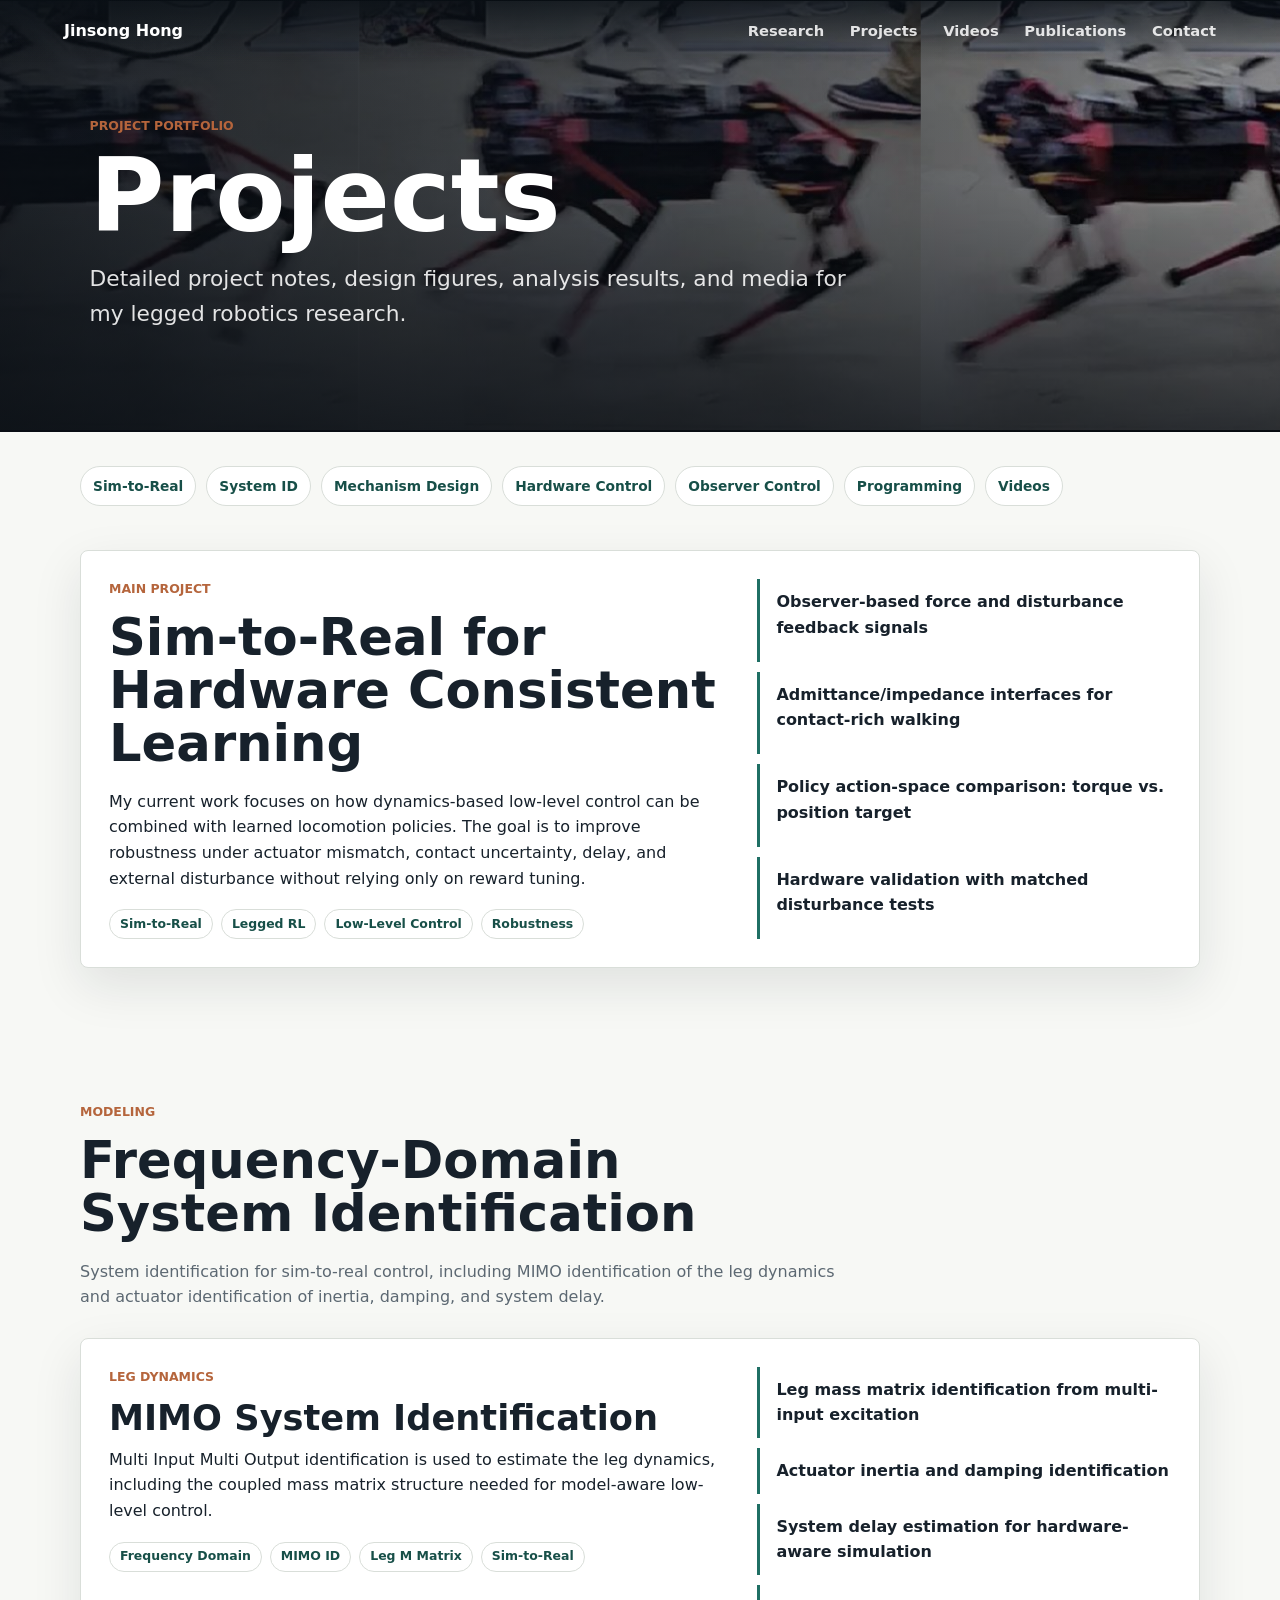
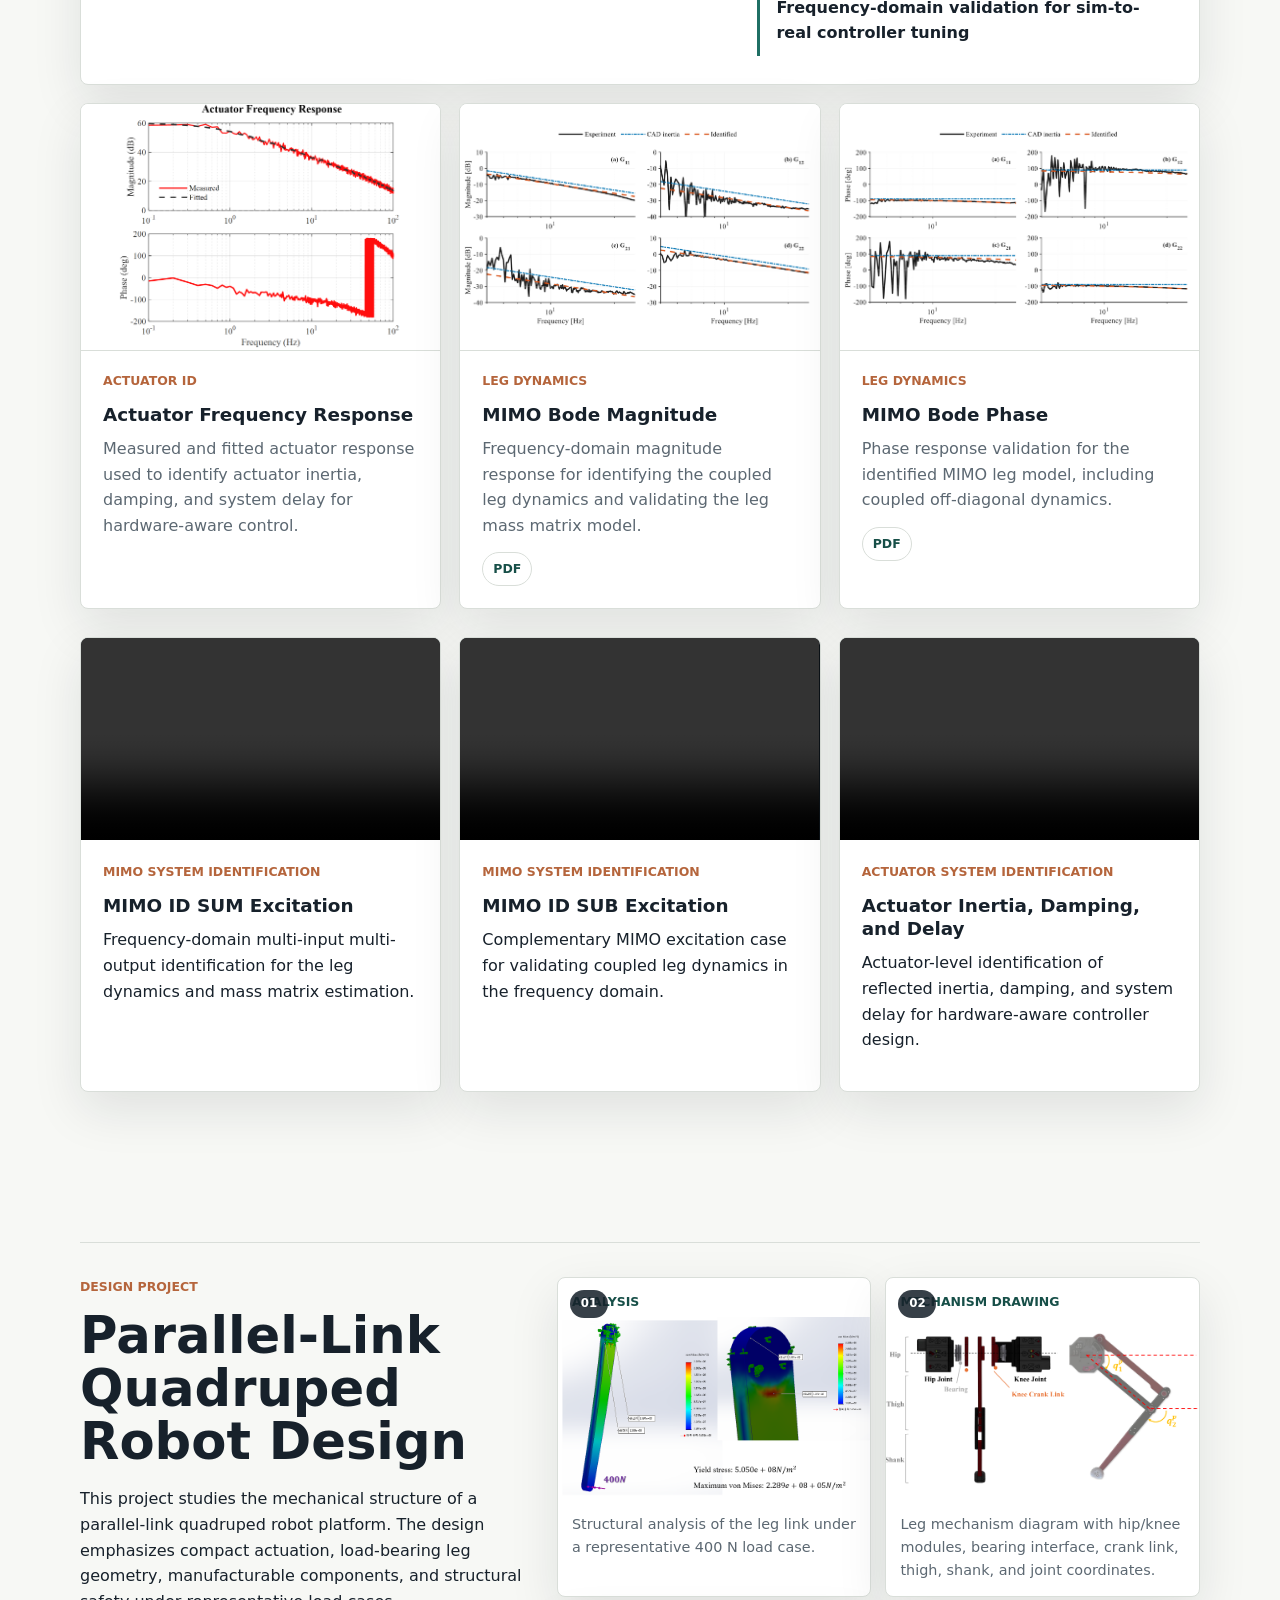
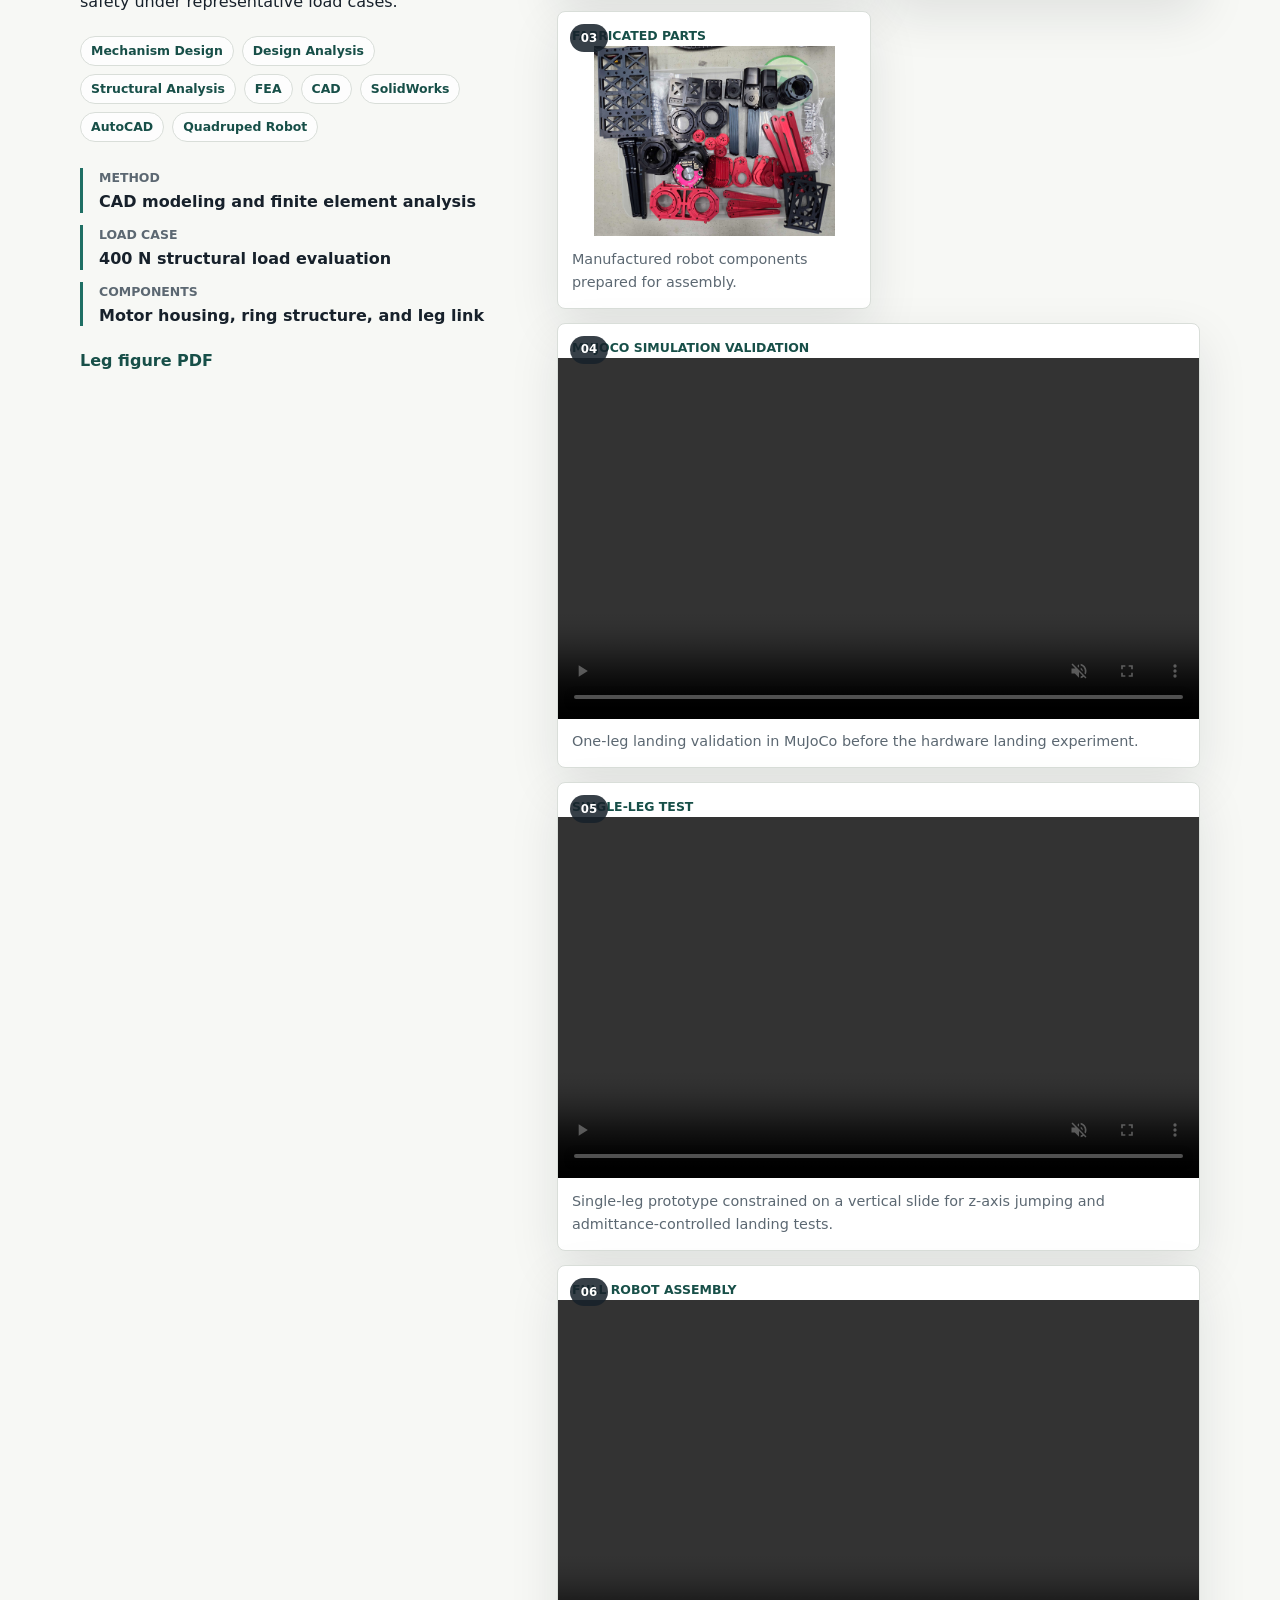
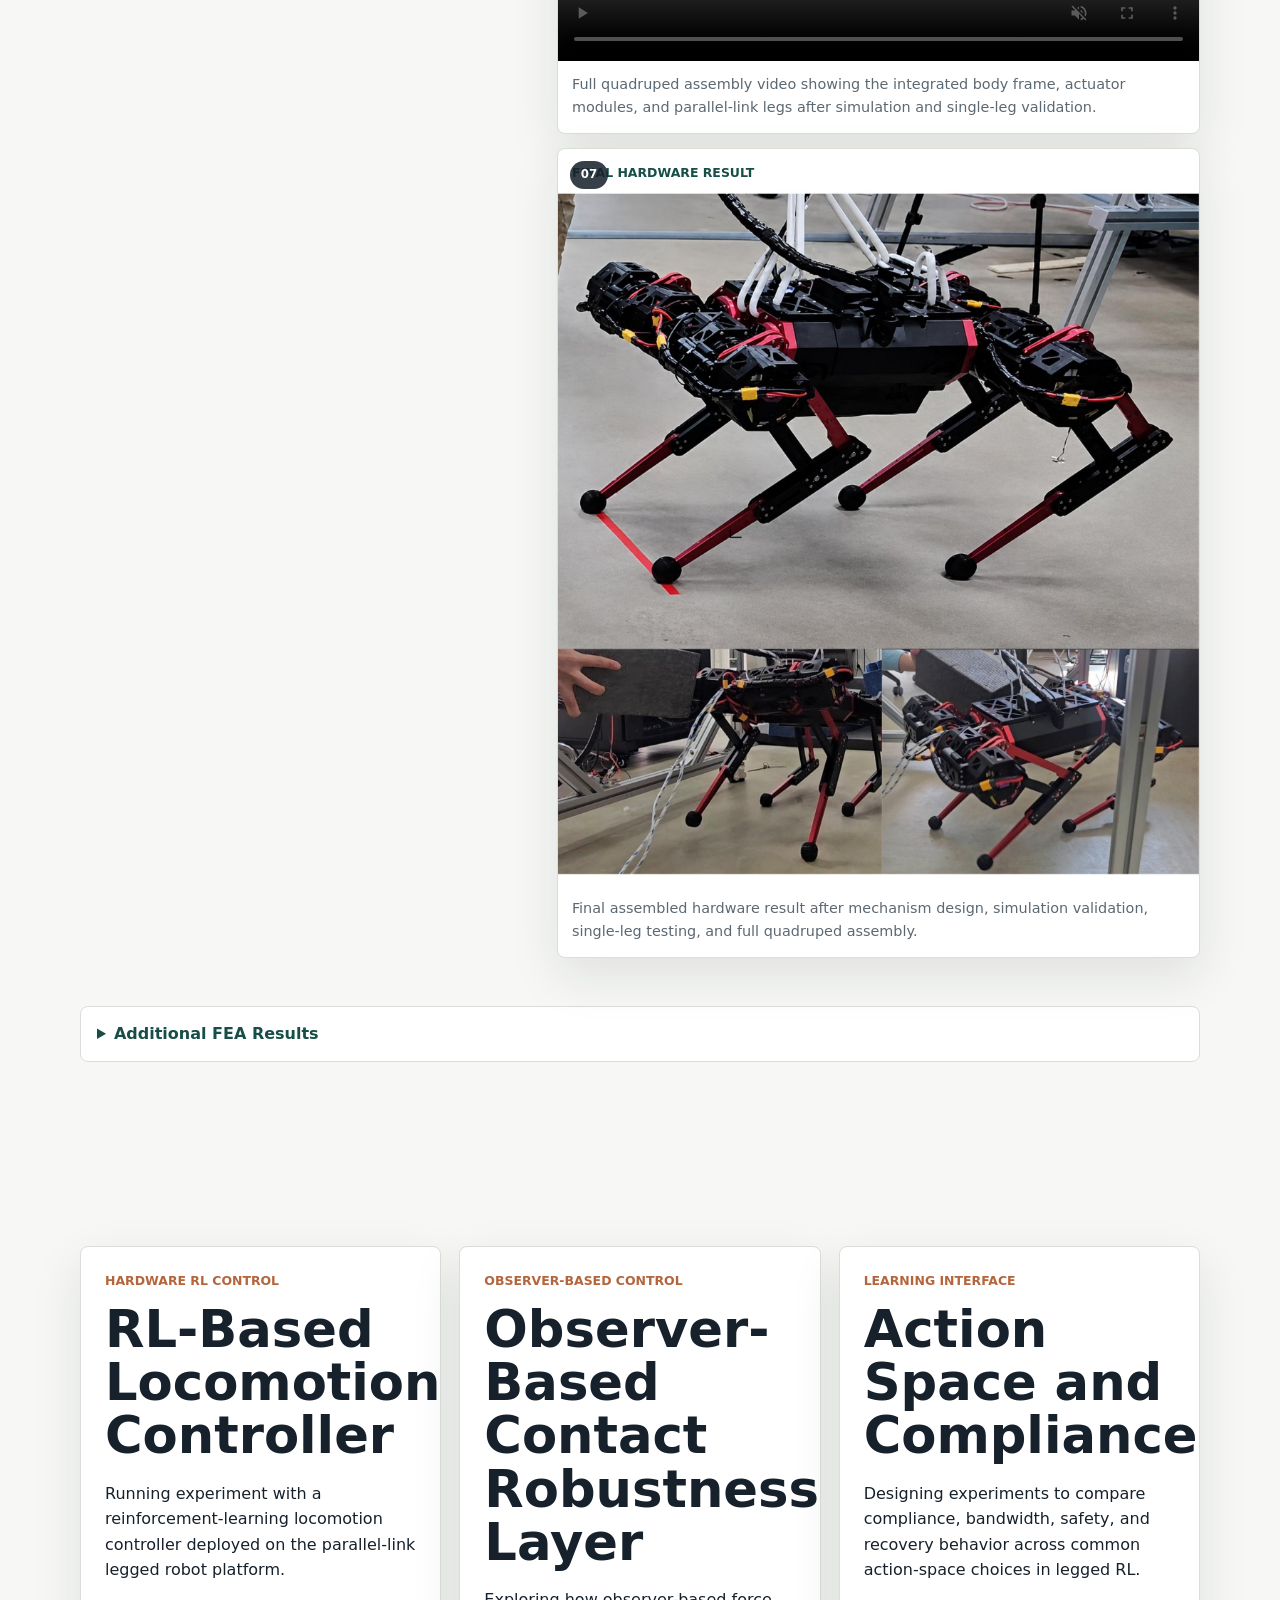
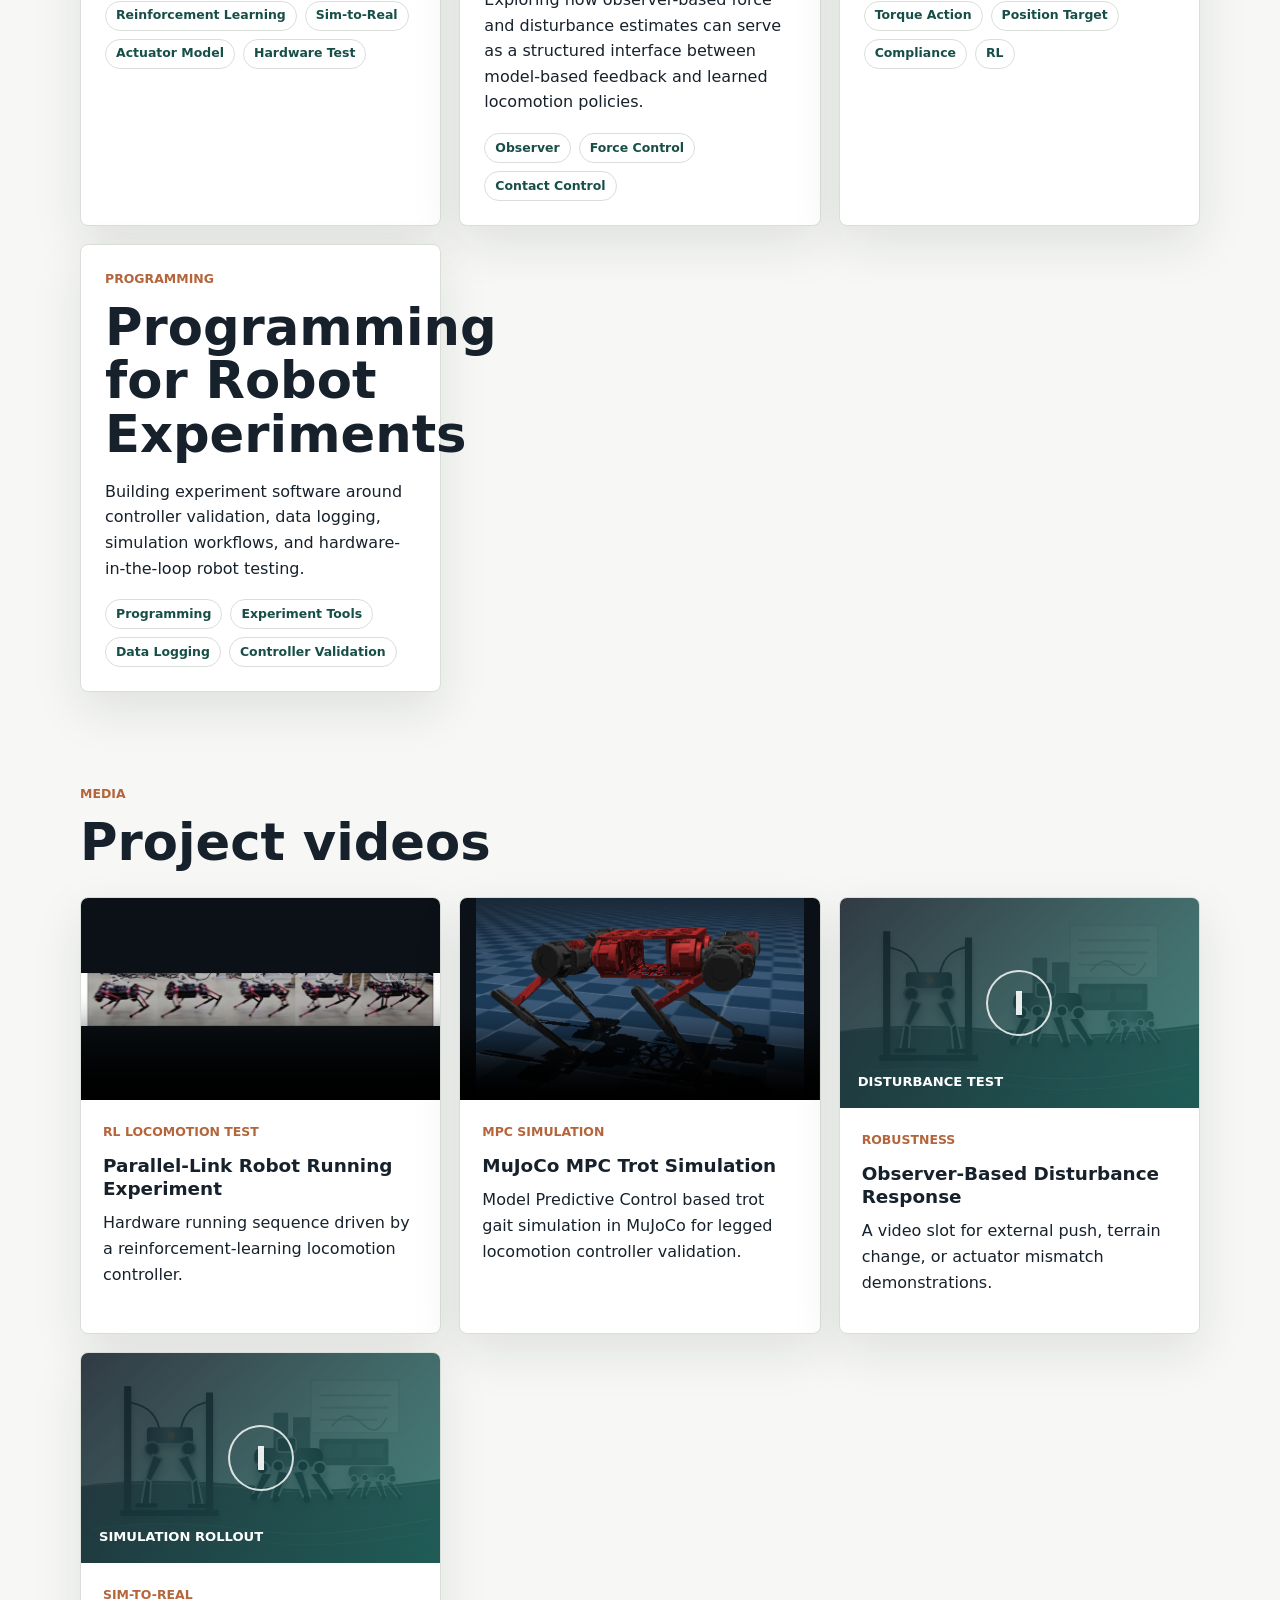
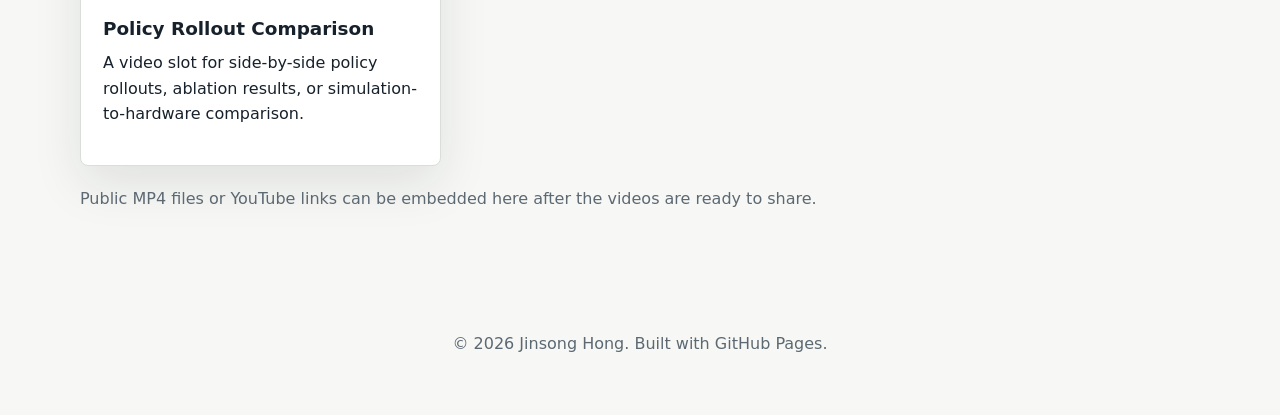
==== commit dd4a50f6: "Add MuJoCo one-leg landing validation video" ====
--- a/projects.html
+++ b/projects.html
@@ -244,6 +244,14 @@
           </figure>
           <figure class="design-figure story-step story-step-wide">
             <span class="story-index">04</span>
+            <p class="story-label">MuJoCo Simulation Validation</p>
+            <video class="project-video" controls muted playsinline preload="metadata">
+              <source src="assets/videos/one-leg-landing-mujoco.mp4" type="video/mp4">
+            </video>
+            <figcaption>One-leg landing validation in MuJoCo before the hardware landing experiment.</figcaption>
+          </figure>
+          <figure class="design-figure story-step story-step-wide">
+            <span class="story-index">05</span>
             <p class="story-label">Single-Leg Test</p>
             <video class="project-video" controls muted playsinline preload="metadata">
               <source src="assets/videos/oneleg-test-jumping-admittance.mp4" type="video/mp4">
@@ -251,18 +259,18 @@
             <figcaption>Single-leg prototype constrained on a vertical slide for z-axis jumping and admittance-controlled landing tests.</figcaption>
           </figure>
           <figure class="design-figure story-step story-step-wide">
-            <span class="story-index">05</span>
+            <span class="story-index">06</span>
             <p class="story-label">Full Robot Assembly</p>
             <video class="project-video" controls muted playsinline preload="metadata">
               <source src="assets/videos/assemble-video.mp4" type="video/mp4">
             </video>
-            <figcaption>Full quadruped assembly video showing the integrated body frame, actuator modules, and parallel-link legs after single-leg validation.</figcaption>
+            <figcaption>Full quadruped assembly video showing the integrated body frame, actuator modules, and parallel-link legs after simulation and single-leg validation.</figcaption>
           </figure>
           <figure class="design-figure story-step story-step-wide final-hardware-photo">
-            <span class="story-index">06</span>
+            <span class="story-index">07</span>
             <p class="story-label">Final Hardware Result</p>
             <img src="assets/projects/parallel-link-quadruped-design/final-hardware-picture.jpg" alt="Final assembled parallel-link quadruped robot hardware with red and black leg modules" loading="lazy">
-            <figcaption>Final assembled hardware result after mechanism design, component fabrication, single-leg testing, and full quadruped assembly.</figcaption>
+            <figcaption>Final assembled hardware result after mechanism design, simulation validation, single-leg testing, and full quadruped assembly.</figcaption>
           </figure>
         </div>
         <details class="analysis-details">
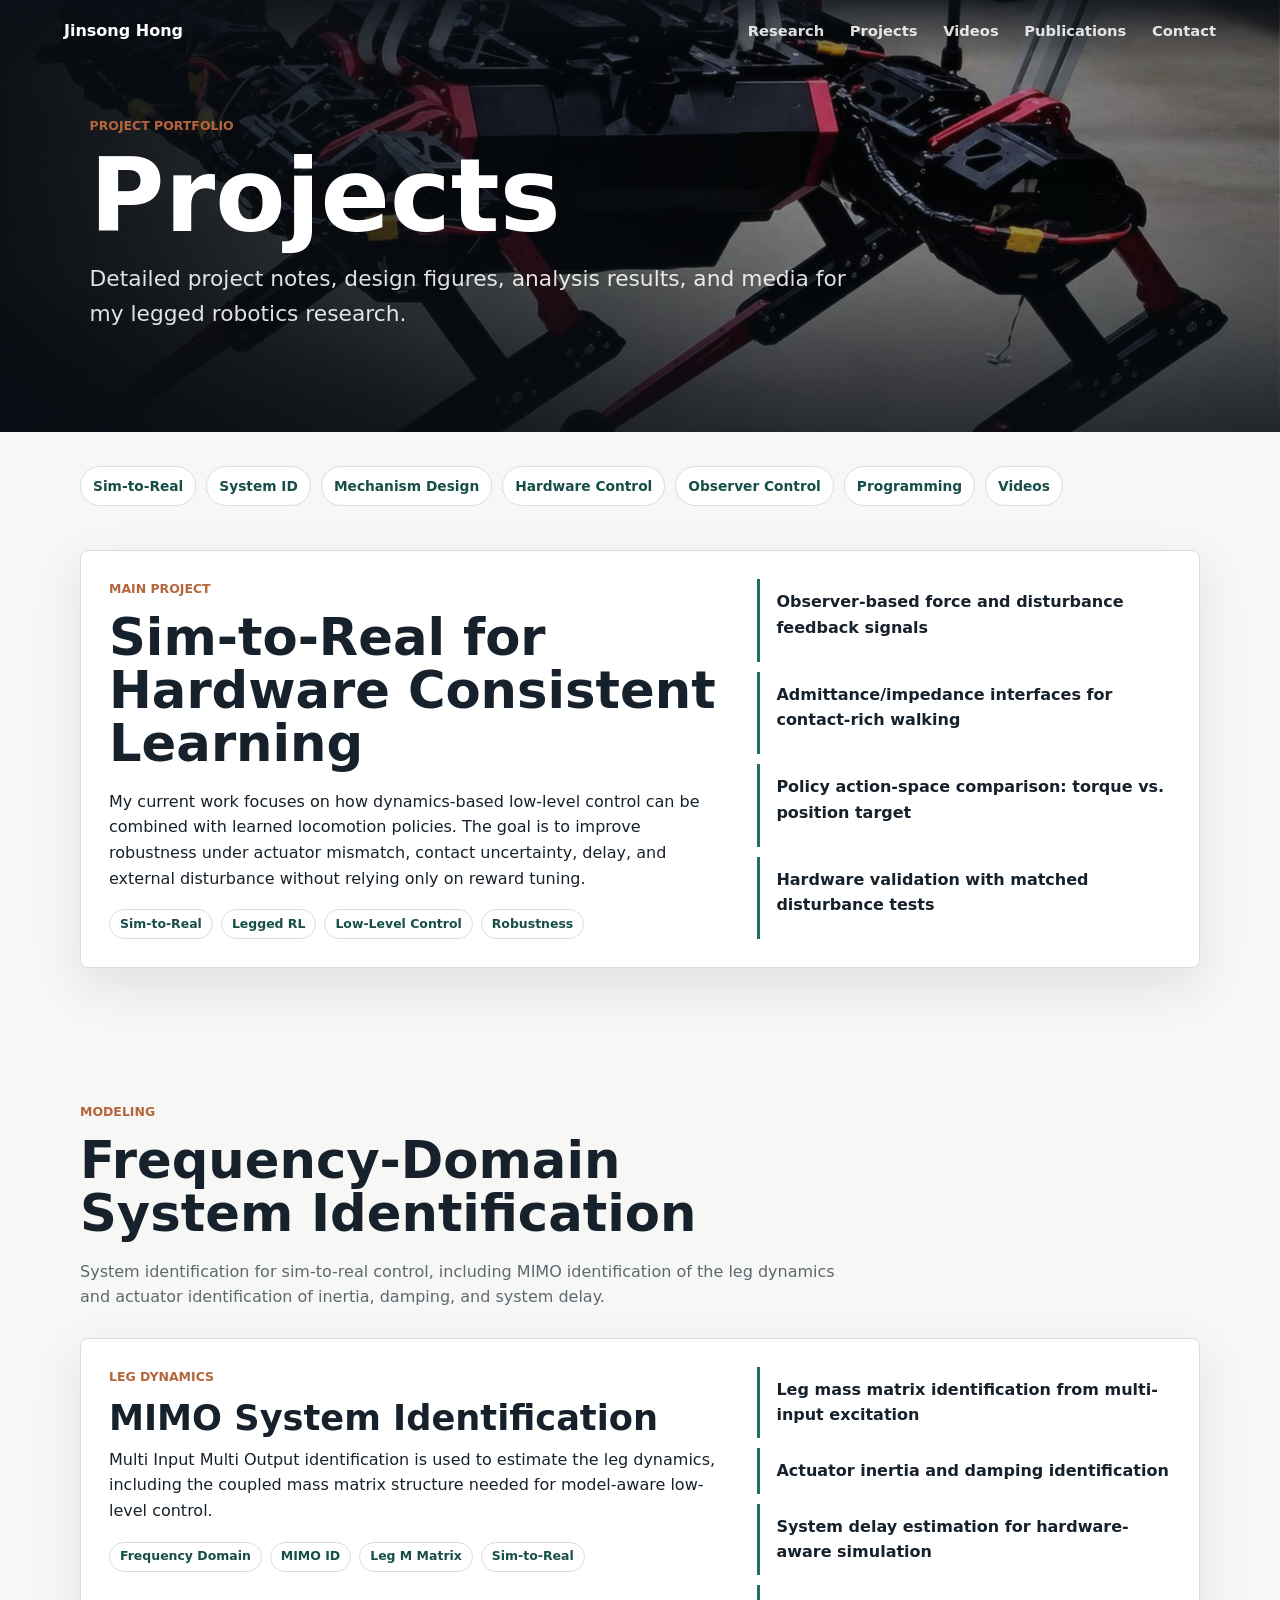
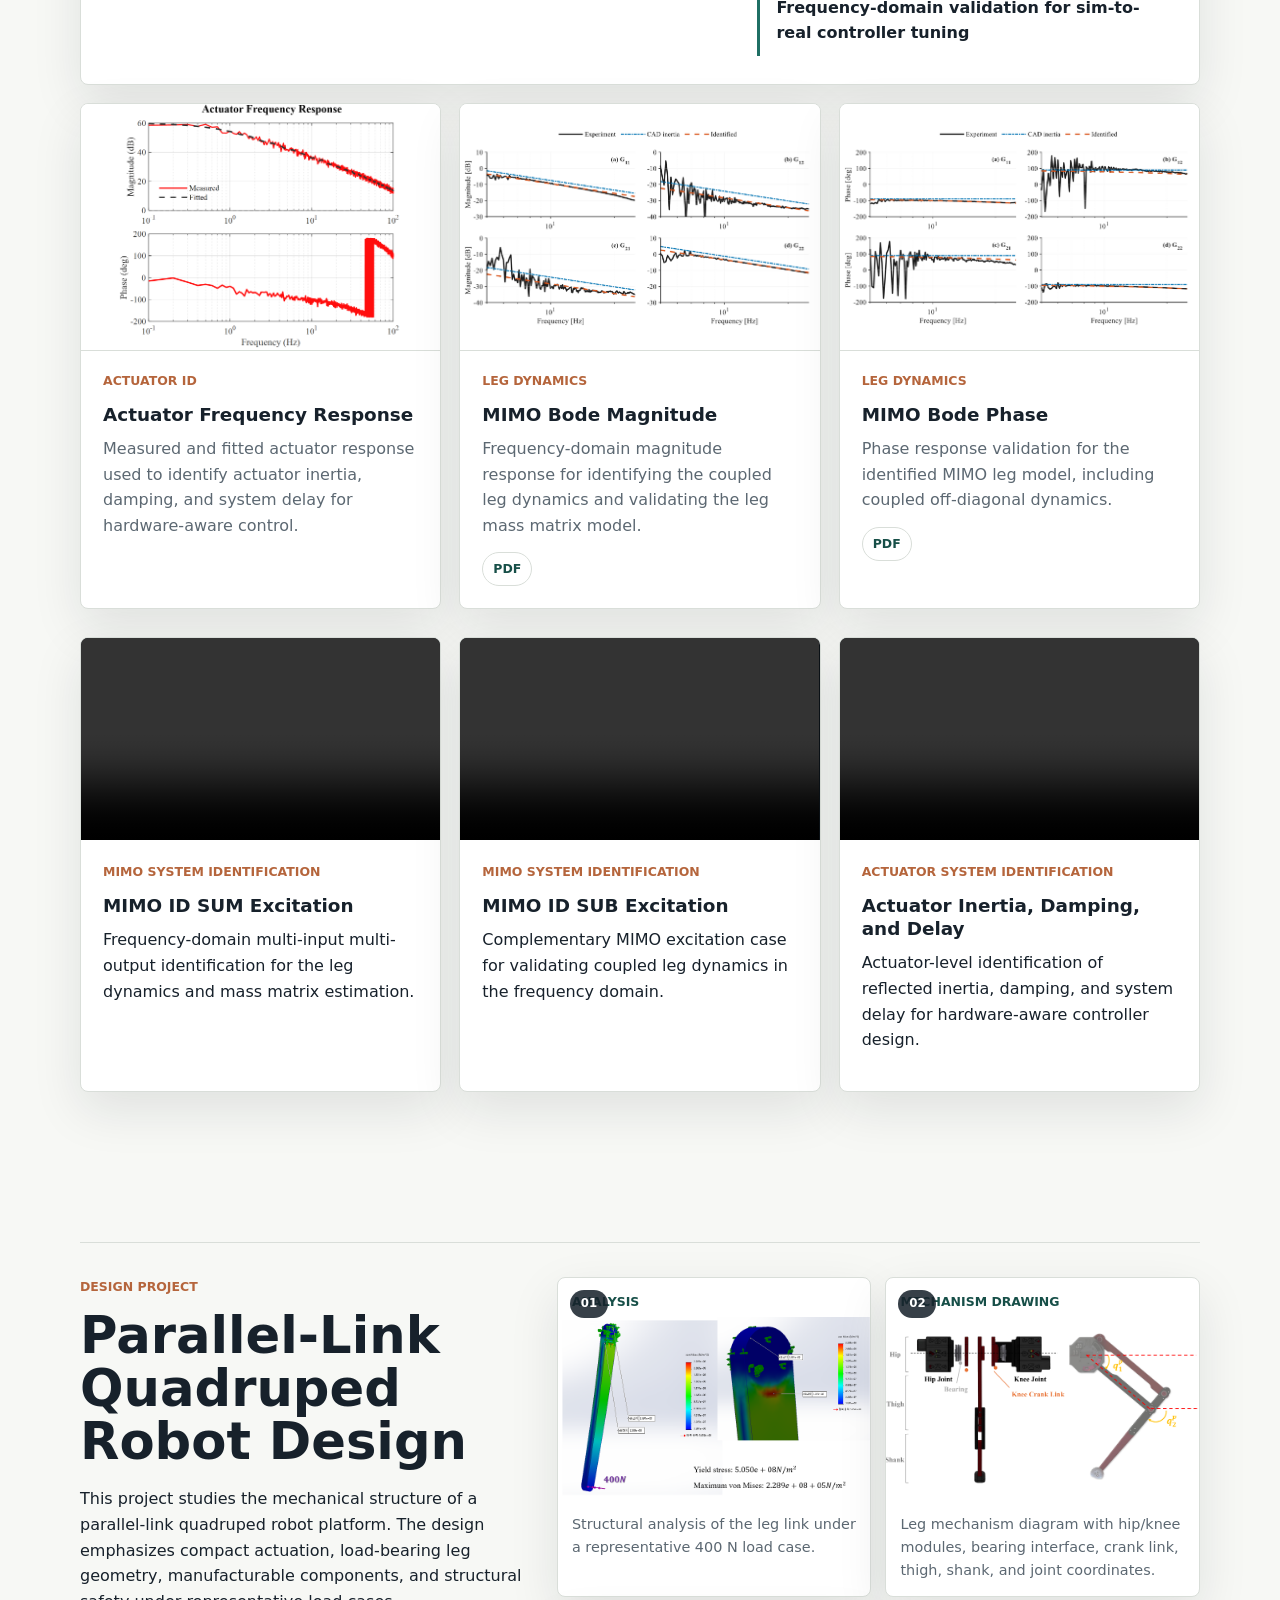
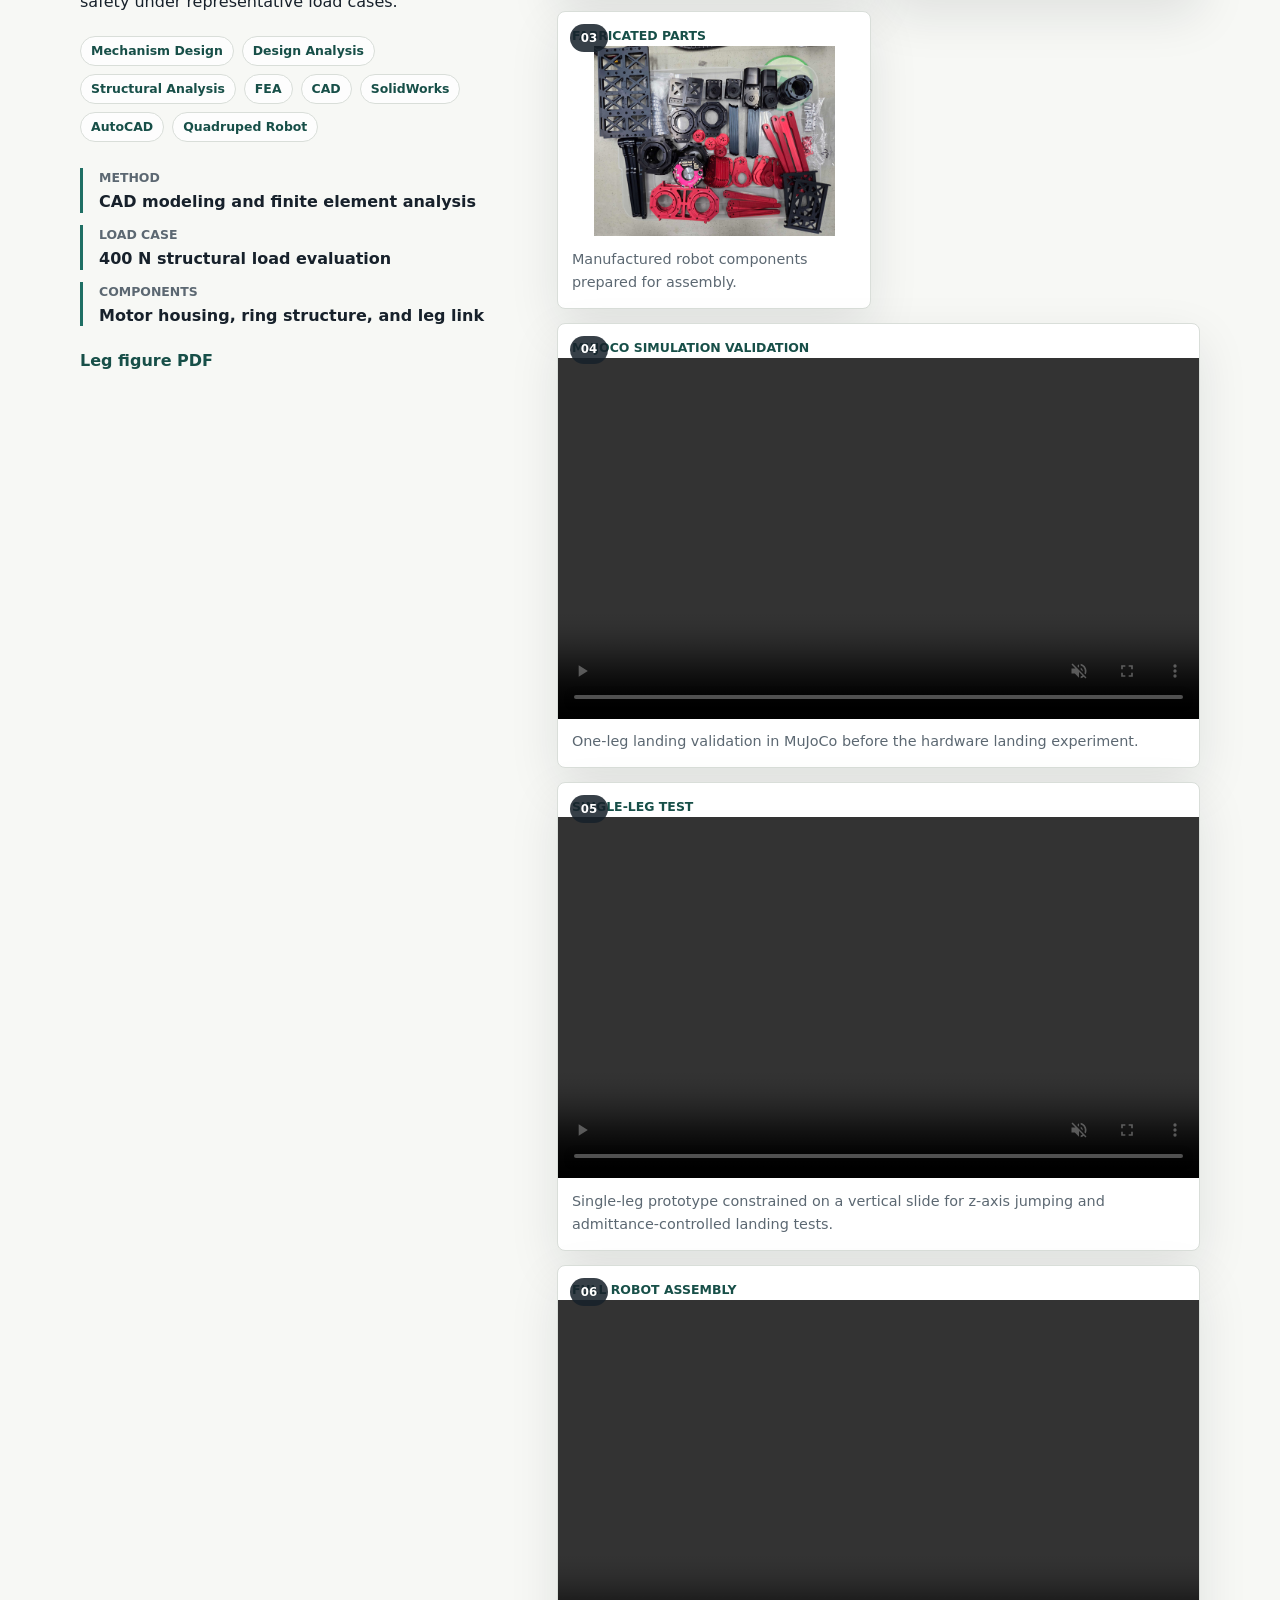
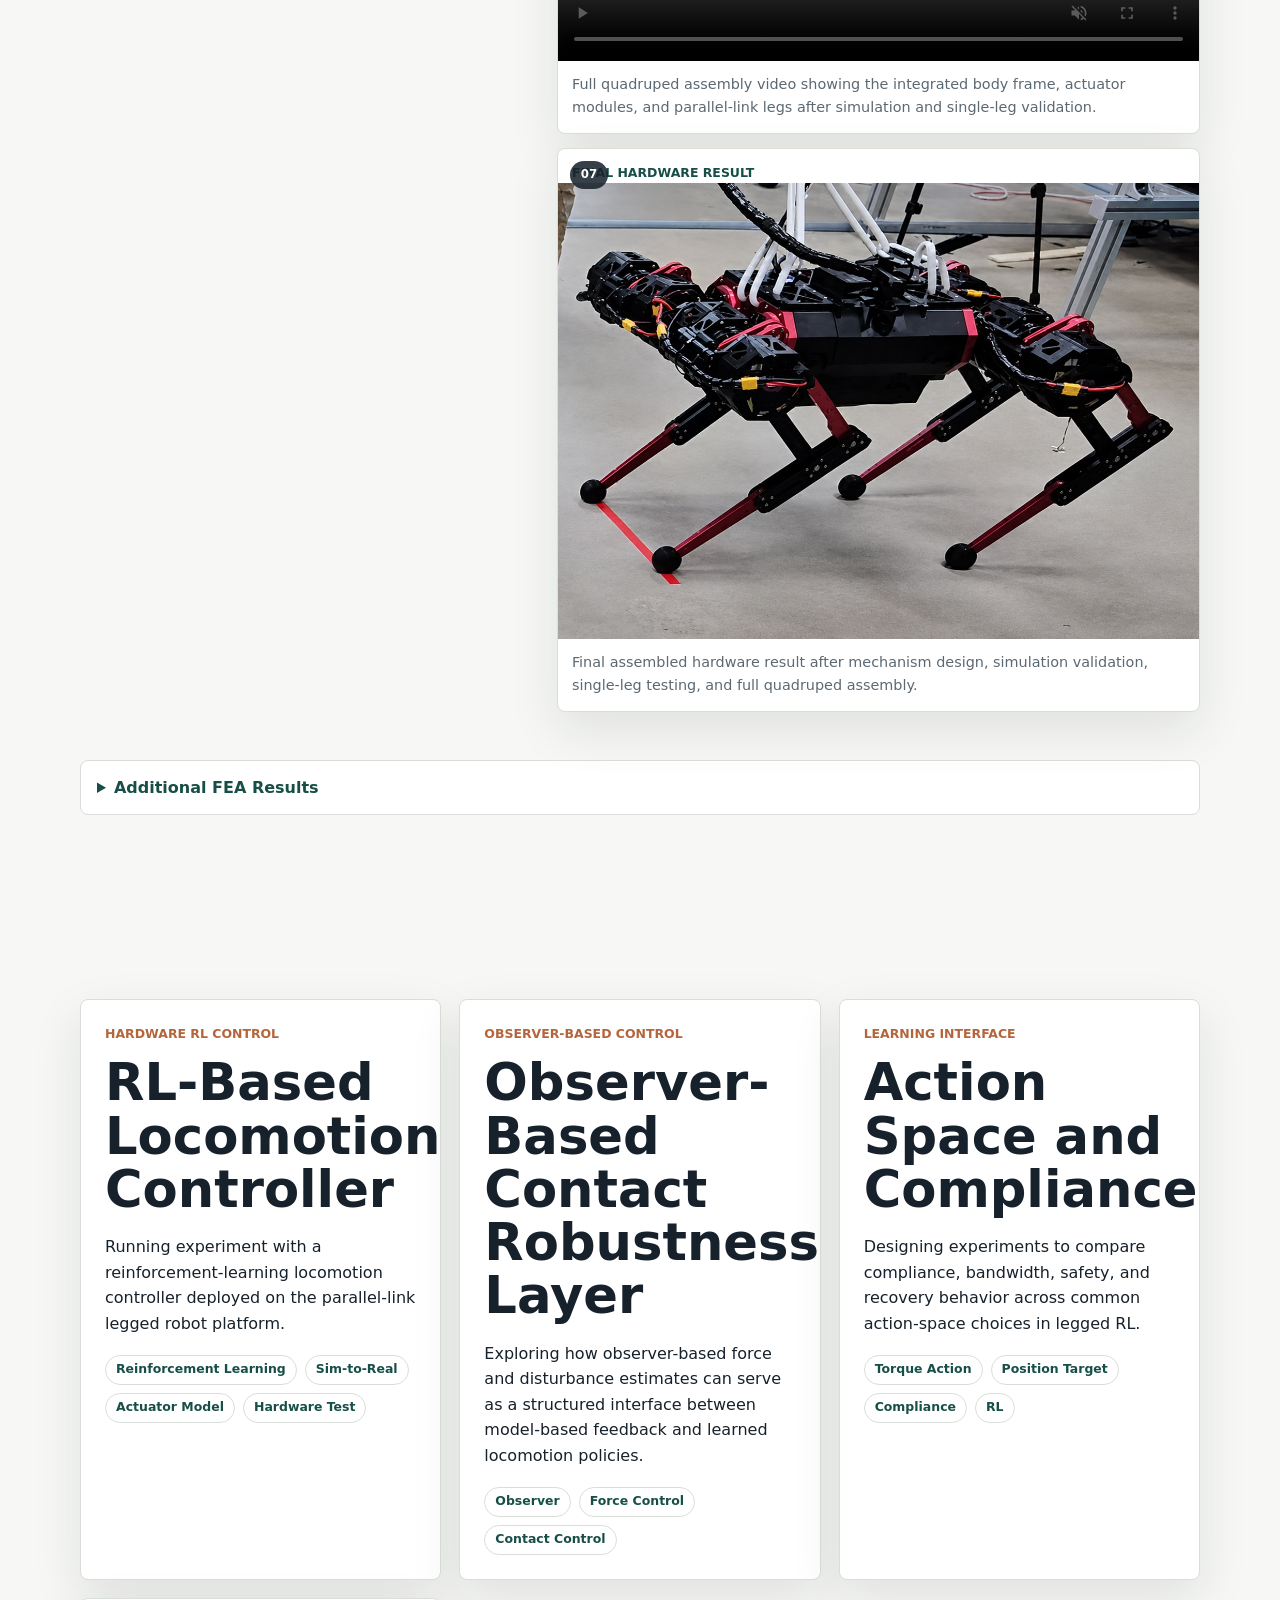
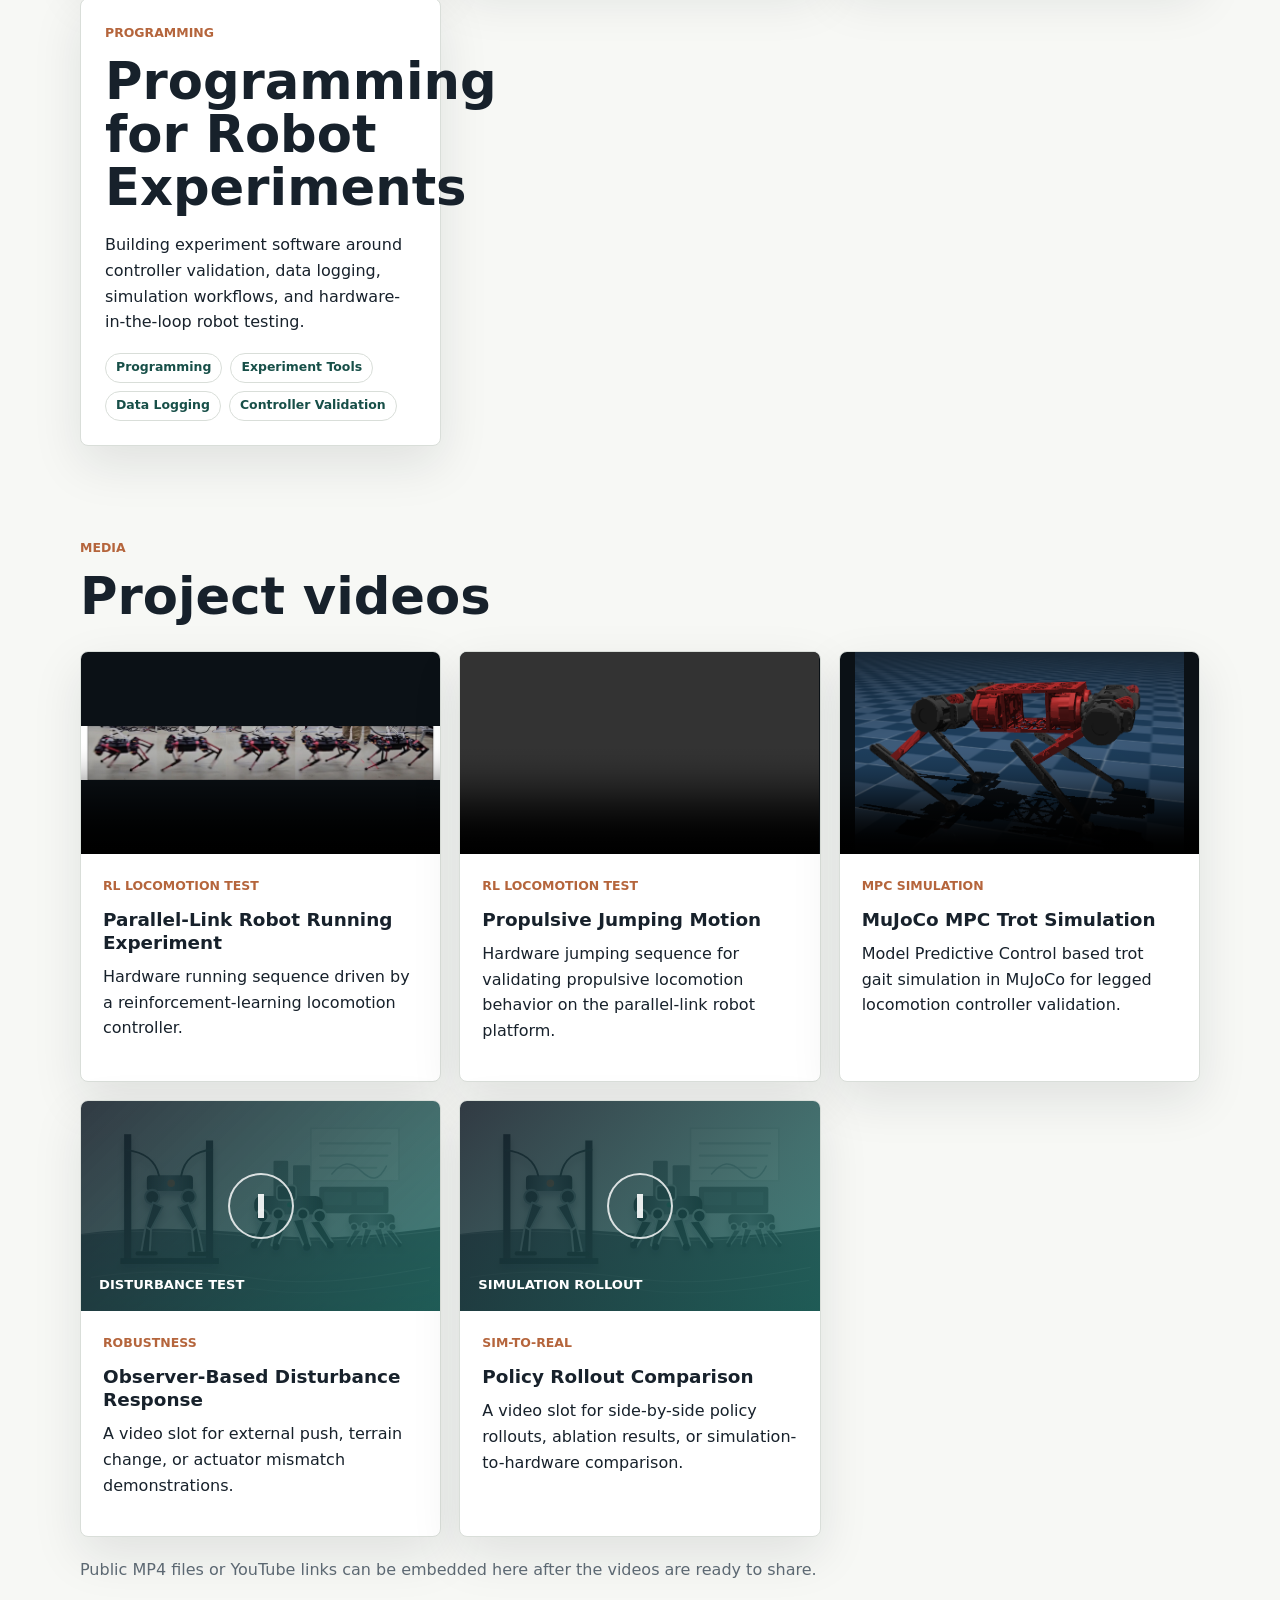
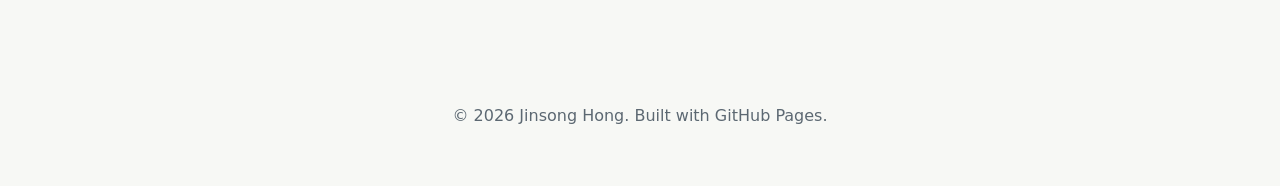
==== commit fe286afc: "Add propulsive jump control video" ====
--- a/projects.html
+++ b/projects.html
@@ -368,6 +368,19 @@
           </div>
         </article>
         <article class="video-card">
+          <video class="project-video" controls muted playsinline preload="metadata">
+            <source src="assets/videos/prop-jumping-motion.mp4" type="video/mp4">
+          </video>
+          <div class="video-copy">
+            <p class="project-label">RL Locomotion Test</p>
+            <h3>Propulsive Jumping Motion</h3>
+            <p>
+              Hardware jumping sequence for validating propulsive locomotion
+              behavior on the parallel-link robot platform.
+            </p>
+          </div>
+        </article>
+        <article class="video-card">
           <video class="project-video" controls muted playsinline preload="metadata" poster="assets/tooling/mujoco-quadruped.png">
             <source src="assets/videos/mpc-trot.mp4" type="video/mp4">
           </video>
--- a/styles.css
+++ b/styles.css
@@ -86,8 +86,8 @@
   overflow: hidden;
   color: #ffffff;
   background:
-    linear-gradient(90deg, rgba(9, 14, 20, 0.9), rgba(9, 14, 20, 0.62) 48%, rgba(9, 14, 20, 0.18)),
-    url("assets/running-hero.png") center / cover no-repeat;
+    linear-gradient(90deg, rgba(9, 14, 20, 0.52), rgba(9, 14, 20, 0.18) 54%, rgba(9, 14, 20, 0.08)),
+    url("assets/hero-hardware-background.jpg") center / cover no-repeat;
 }
 
 .page-hero {
@@ -98,8 +98,8 @@
   overflow: hidden;
   color: #ffffff;
   background:
-    linear-gradient(90deg, rgba(9, 14, 20, 0.88), rgba(9, 14, 20, 0.6) 52%, rgba(9, 14, 20, 0.2)),
-    url("assets/running-hero.png") center / cover no-repeat;
+    linear-gradient(90deg, rgba(9, 14, 20, 0.64), rgba(9, 14, 20, 0.28) 54%, rgba(9, 14, 20, 0.12)),
+    url("assets/hero-hardware-background.jpg") center / cover no-repeat;
 }
 
 .hero-overlay {
@@ -364,6 +364,15 @@
 
 .design-cad-sequence figure {
   margin: 0;
+}
+
+.design-hardware-figure {
+  grid-column: 1 / -1;
+}
+
+.design-cad-sequence .design-hardware-figure img {
+  aspect-ratio: 620 / 441;
+  object-fit: cover;
 }
 
 .design-cad-sequence img {
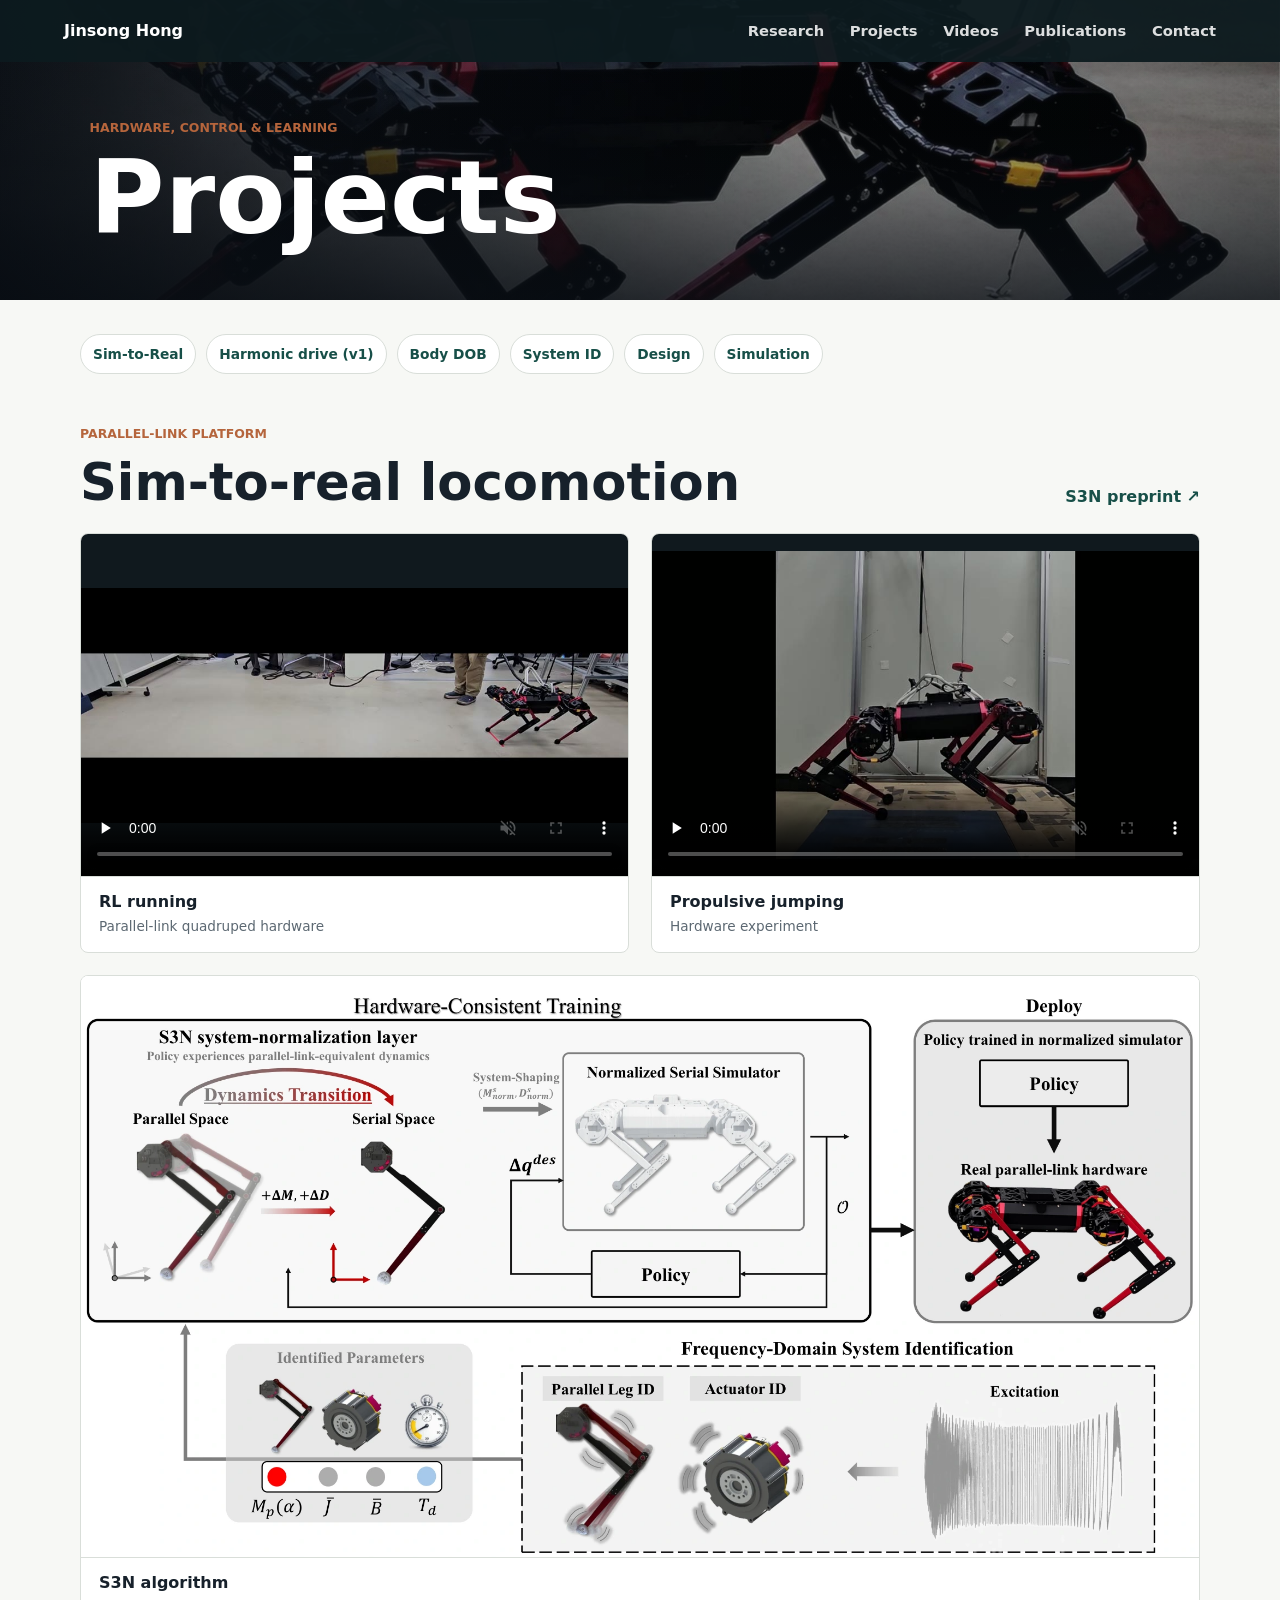
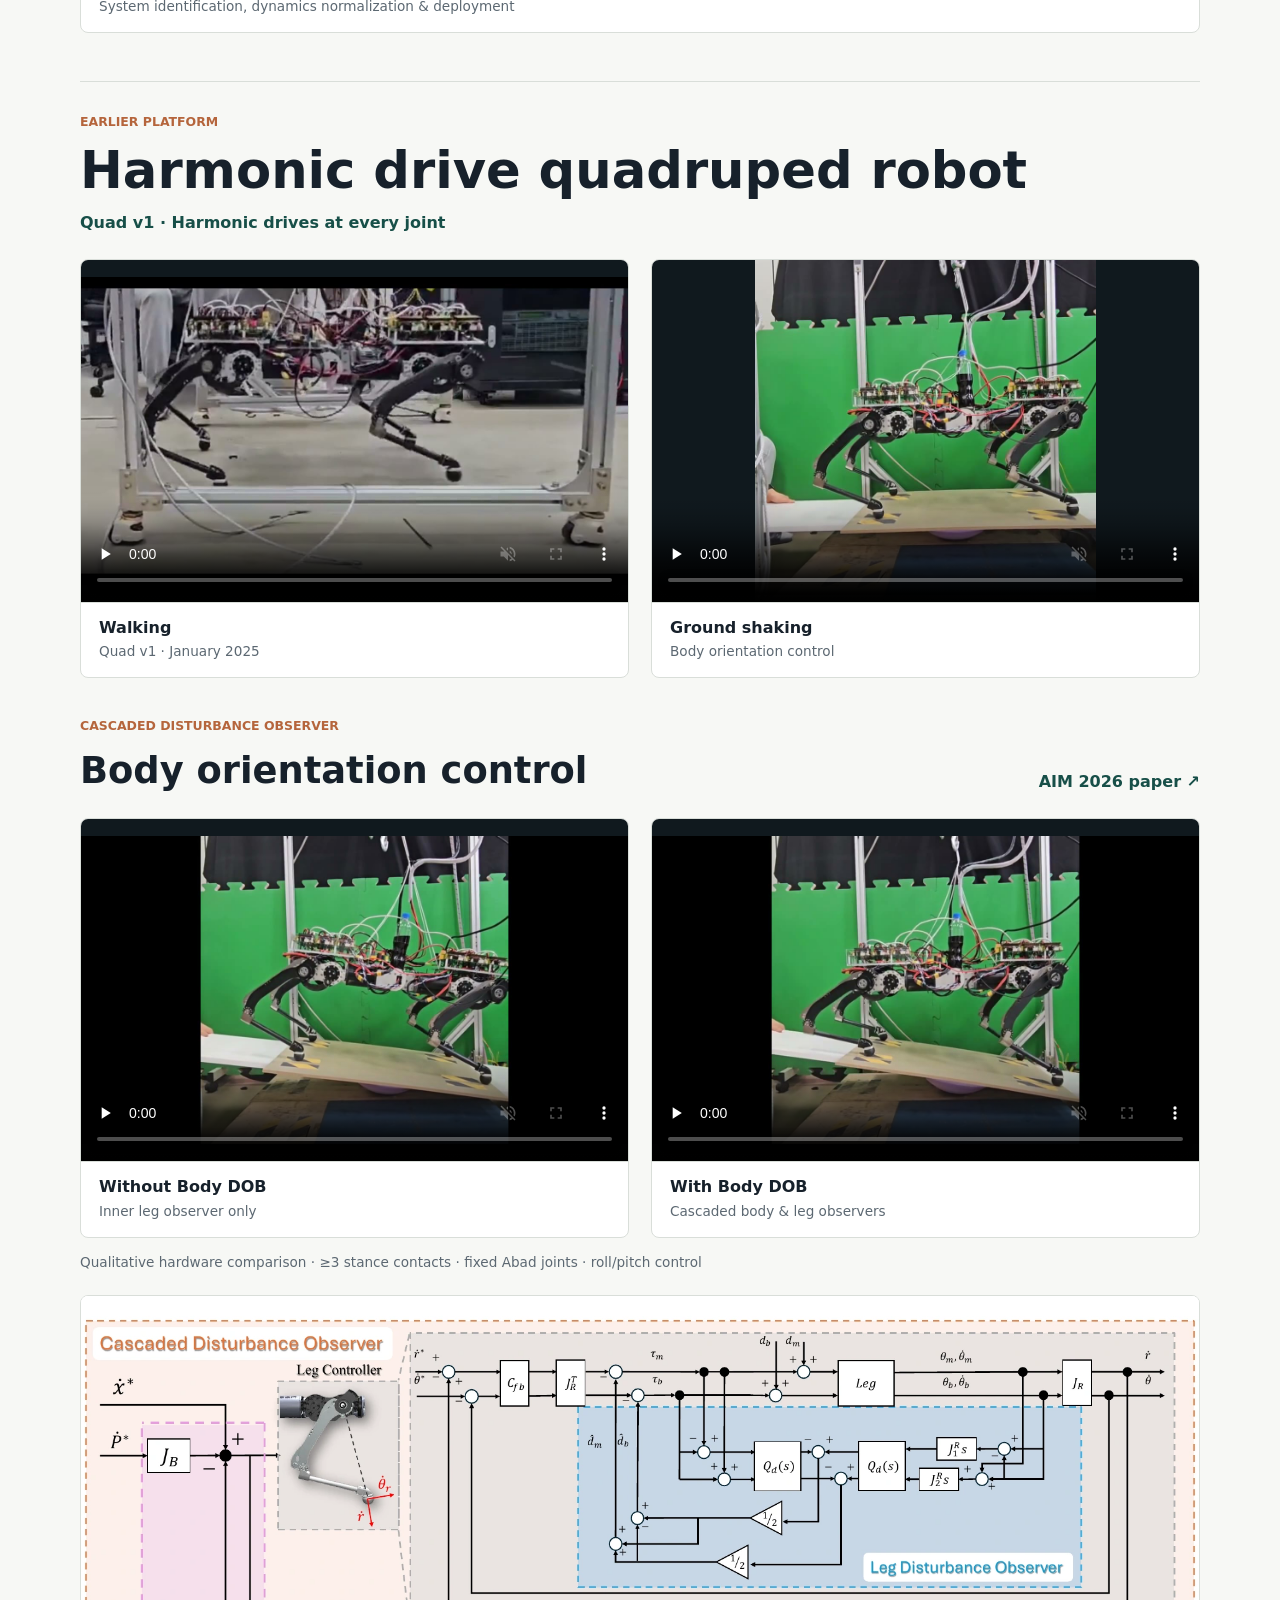
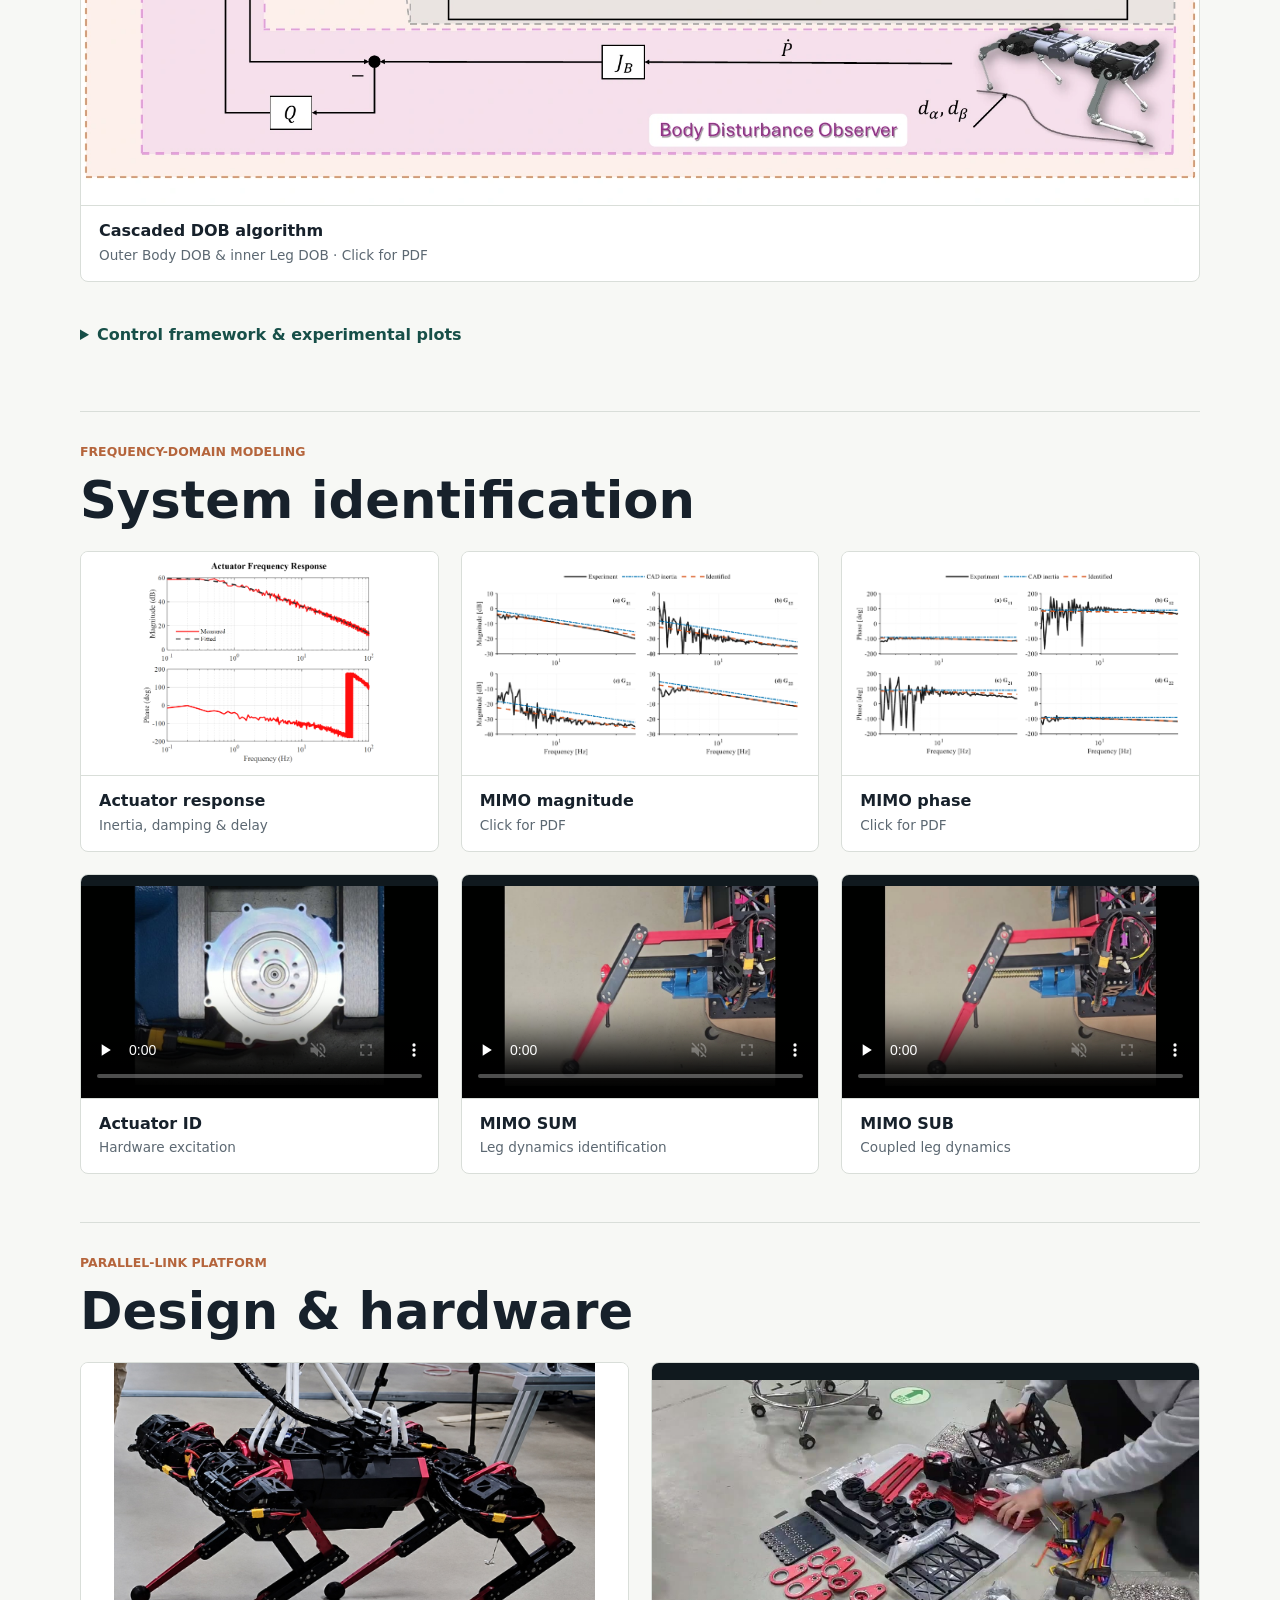
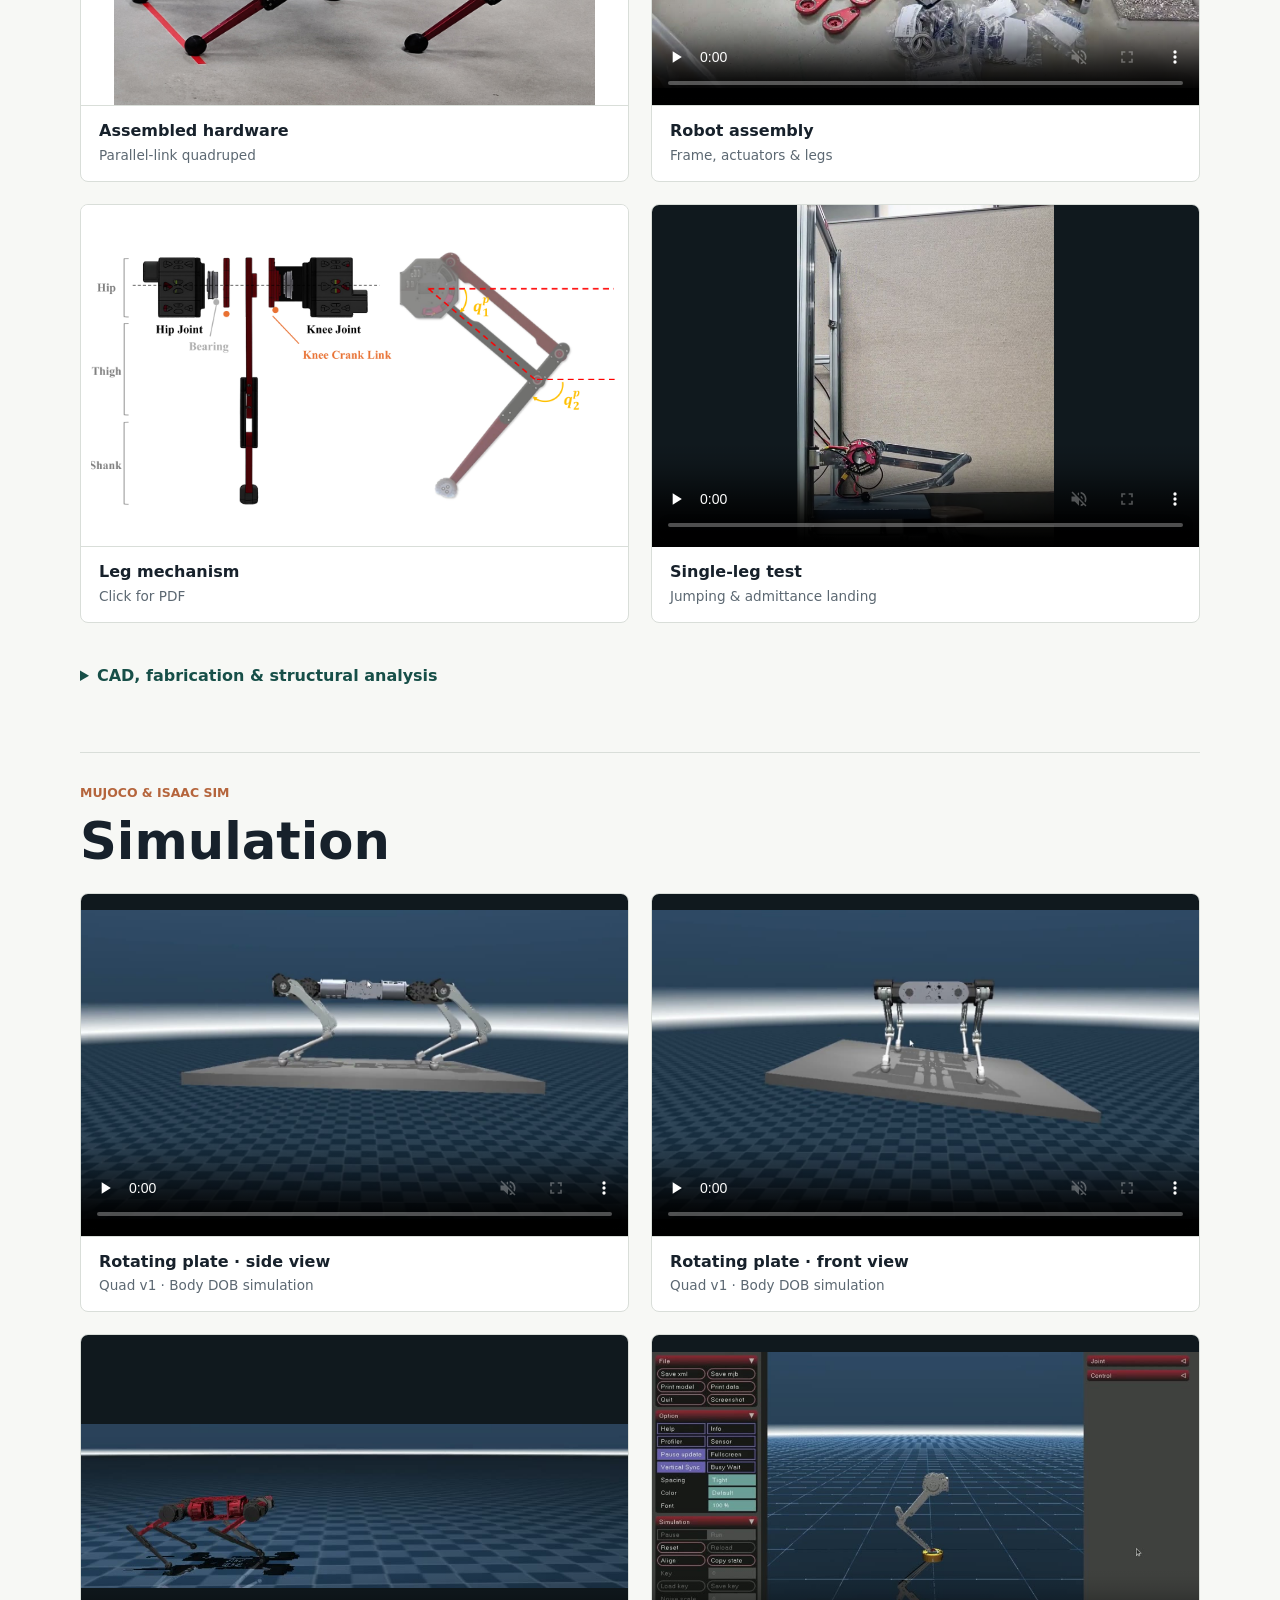
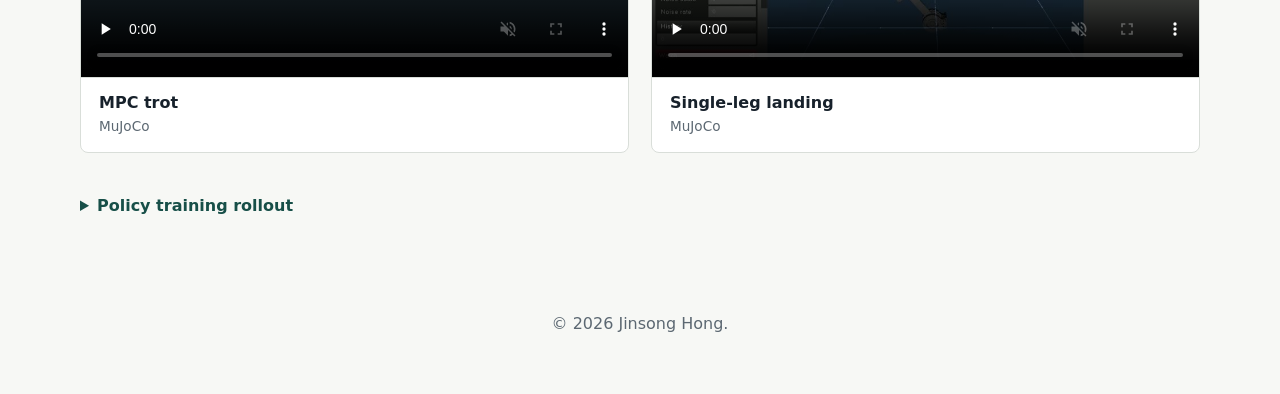
==== commit 6c7a15d7: "Add harmonic drive quadruped experiments and visual project gallery" ====
--- a/projects.html
+++ b/projects.html
@@ -3,432 +3,254 @@
 <head>
   <meta charset="utf-8">
   <meta name="viewport" content="width=device-width, initial-scale=1">
-  <meta name="description" content="Project portfolio for Jinsong Hong, including legged robot sim-to-real control, observer-based control, and parallel-link quadruped robot mechanism design.">
+  <meta name="description" content="Jinsong Hong's robotics projects: hardware videos, control diagrams, and experiments on parallel-link and harmonic drive quadruped robots.">
   <title>Projects | Jinsong Hong</title>
-  <link rel="stylesheet" href="styles.css">
+  <link rel="stylesheet" href="styles.css?v=visual-projects-20261105">
 </head>
-<body>
+<body class="visual-projects">
   <header class="site-header">
     <a class="brand" href="index.html#top" aria-label="Jinsong Hong home">Jinsong Hong</a>
     <nav class="nav-links" aria-label="Primary navigation">
       <a href="index.html#research">Research</a>
-      <a href="projects.html">Projects</a>
+      <a href="projects.html" aria-current="page">Projects</a>
       <a href="#videos">Videos</a>
       <a href="index.html#publications">Publications</a>
       <a href="index.html#contact">Contact</a>
     </nav>
   </header>
-
   <main id="top">
     <section class="page-hero" aria-labelledby="page-title">
       <div class="hero-overlay"></div>
       <div class="hero-content">
-        <p class="eyebrow">Project Portfolio</p>
+        <p class="eyebrow">Hardware, control &amp; learning</p>
         <h1 id="page-title">Projects</h1>
-        <p class="hero-copy">
-          Detailed project notes, design figures, analysis results, and media
-          for my legged robotics research.
-        </p>
-      </div>
-    </section>
-
-    <section class="section project-tabs" aria-label="Project navigation">
+      </div>
+    </section>
+    <nav class="section project-tabs" aria-label="Project navigation">
       <a href="#observer-aware-locomotion">Sim-to-Real</a>
+      <a href="#quad-v1">Harmonic drive (v1)</a>
+      <a href="#observer-control">Body DOB</a>
       <a href="#system-identification">System ID</a>
-      <a href="#parallel-link-design">Mechanism Design</a>
-      <a href="#parallel-link-control">Hardware Control</a>
-      <a href="#observer-control">Observer Control</a>
-      <a href="#programming">Programming</a>
-      <a href="#videos">Videos</a>
-    </section>
-
-    <section class="section project-detail" id="observer-aware-locomotion" aria-labelledby="observer-aware-title">
-      <div class="featured-project">
-        <div>
-          <p class="project-label">Main Project</p>
-          <h2 id="observer-aware-title">Sim-to-Real for Hardware Consistent Learning</h2>
-          <p>
-            My current work focuses on how dynamics-based low-level control can
-            be combined with learned locomotion policies. The goal is to improve
-            robustness under actuator mismatch, contact uncertainty, delay, and
-            external disturbance without relying only on reward tuning.
-          </p>
-          <div class="tag-list" aria-label="Observer-aware locomotion keywords">
-            <span>Sim-to-Real</span>
-            <span>Legged RL</span>
-            <span>Low-Level Control</span>
-            <span>Robustness</span>
-          </div>
-        </div>
-        <ul class="project-points" aria-label="Main project components">
-          <li>Observer-based force and disturbance feedback signals</li>
-          <li>Admittance/impedance interfaces for contact-rich walking</li>
-          <li>Policy action-space comparison: torque vs. position target</li>
-          <li>Hardware validation with matched disturbance tests</li>
-        </ul>
-      </div>
-    </section>
-
-    <section class="section project-detail" id="system-identification" aria-labelledby="system-identification-title">
-      <div class="section-heading">
-        <p class="section-kicker">Modeling</p>
-        <h2 id="system-identification-title">Frequency-Domain System Identification</h2>
-        <p class="section-summary">
-          System identification for sim-to-real control, including MIMO
-          identification of the leg dynamics and actuator identification of
-          inertia, damping, and system delay.
-        </p>
-      </div>
-      <div class="featured-project">
-        <div>
-          <p class="project-label">Leg Dynamics</p>
-          <h3>MIMO System Identification</h3>
-          <p>
-            Multi Input Multi Output identification is used to estimate the leg
-            dynamics, including the coupled mass matrix structure needed for
-            model-aware low-level control.
-          </p>
-          <div class="tag-list" aria-label="MIMO system identification keywords">
-            <span>Frequency Domain</span>
-            <span>MIMO ID</span>
-            <span>Leg M Matrix</span>
-            <span>Sim-to-Real</span>
-          </div>
-        </div>
-        <ul class="project-points" aria-label="System identification components">
-          <li>Leg mass matrix identification from multi-input excitation</li>
-          <li>Actuator inertia and damping identification</li>
-          <li>System delay estimation for hardware-aware simulation</li>
-          <li>Frequency-domain validation for sim-to-real controller tuning</li>
-        </ul>
-      </div>
-      <div class="result-gallery" aria-label="System identification result figures">
-        <figure class="result-card">
-          <img src="assets/projects/system-identification/actuator-frequency-response.png" alt="Actuator frequency response plot comparing measured and fitted magnitude and phase" loading="lazy">
-          <figcaption>
-            <p class="project-label">Actuator ID</p>
-            <h3>Actuator Frequency Response</h3>
-            <p>
-              Measured and fitted actuator response used to identify actuator
-              inertia, damping, and system delay for hardware-aware control.
-            </p>
-          </figcaption>
-        </figure>
-        <figure class="result-card">
-          <img src="assets/projects/system-identification/mimo-id-bode-mag.png" alt="MIMO leg dynamics Bode magnitude plot comparing experiment, CAD inertia, and identified model" loading="lazy">
-          <figcaption>
-            <p class="project-label">Leg Dynamics</p>
-            <h3>MIMO Bode Magnitude</h3>
-            <p>
-              Frequency-domain magnitude response for identifying the coupled
-              leg dynamics and validating the leg mass matrix model.
-            </p>
-            <div class="figure-links">
-              <a href="assets/projects/system-identification/mimo-id-bode-mag.pdf">PDF</a>
-            </div>
-          </figcaption>
-        </figure>
-        <figure class="result-card">
-          <img src="assets/projects/system-identification/mimo-id-bode-phase.png" alt="MIMO leg dynamics Bode phase plot comparing experiment, CAD inertia, and identified model" loading="lazy">
-          <figcaption>
-            <p class="project-label">Leg Dynamics</p>
-            <h3>MIMO Bode Phase</h3>
-            <p>
-              Phase response validation for the identified MIMO leg model,
-              including coupled off-diagonal dynamics.
-            </p>
-            <div class="figure-links">
-              <a href="assets/projects/system-identification/mimo-id-bode-phase.pdf">PDF</a>
-            </div>
-          </figcaption>
-        </figure>
-      </div>
-      <div class="video-grid system-id-grid">
-        <article class="video-card">
-          <video class="project-video" controls muted playsinline preload="metadata">
+      <a href="#parallel-link-design">Design</a>
+      <a href="#simulation">Simulation</a>
+    </nav>
+    <section class="section visual-section" id="observer-aware-locomotion" aria-labelledby="locomotion-title">
+      <div class="visual-heading">
+        <div><p class="section-kicker">Parallel-link platform</p><h2 id="locomotion-title">Sim-to-real locomotion</h2></div>
+        <a class="project-link" href="https://arxiv.org/abs/2608.01697" target="_blank" rel="noopener noreferrer">S3N preprint &#8599;</a>
+      </div>
+      <div class="visual-grid" id="videos">
+        <figure class="visual-card" id="parallel-link-control">
+          <video controls muted playsinline preload="none" poster="assets/video-posters/running.jpg" aria-label="RL running Parallel-link quadruped hardware">
+            <source src="assets/videos/running.mp4" type="video/mp4">
+          </video>
+          <figcaption><strong>RL running</strong><span>Parallel-link quadruped hardware</span></figcaption>
+        </figure>
+        <figure class="visual-card">
+          <video controls muted playsinline preload="none" poster="assets/video-posters/prop-jumping-motion.jpg" aria-label="Propulsive jumping Hardware experiment">
+            <source src="assets/videos/prop-jumping-motion.mp4" type="video/mp4">
+          </video>
+          <figcaption><strong>Propulsive jumping</strong><span>Hardware experiment</span></figcaption>
+        </figure>
+      </div>
+        <figure class="visual-card visual-diagram">
+          <a href="assets/publications/s3n-framework.webp" target="_blank" rel="noopener noreferrer" aria-label="Enlarge S3N algorithm"><img src="assets/publications/s3n-framework.webp" alt="S3N pipeline: system identification, simulator-side dynamics normalization, policy training, and deployment" loading="lazy" decoding="async" width="2048" height="1065"></a>
+          <figcaption><strong>S3N algorithm</strong><span>System identification, dynamics normalization &amp; deployment</span></figcaption>
+        </figure>
+    </section>
+
+    <section class="section visual-section" id="quad-v1" aria-labelledby="quad-v1-title">
+      <div class="visual-heading">
+        <div><p class="section-kicker">Earlier platform</p><h2 id="quad-v1-title">Harmonic drive quadruped robot</h2><p class="platform-note">Quad v1 &middot; Harmonic drives at every joint</p></div>
+
+      </div>
+      <div class="visual-grid">
+        <figure class="visual-card">
+          <video controls muted playsinline preload="none" poster="assets/video-posters/quad-v1-walking.jpg" aria-label="Walking Quad v1 &middot; January 2025">
+            <source src="assets/videos/quad-v1/walking.mp4" type="video/mp4">
+          </video>
+          <figcaption><strong>Walking</strong><span>Quad v1 &middot; January 2025</span></figcaption>
+        </figure>
+        <figure class="visual-card">
+          <video controls muted playsinline preload="none" poster="assets/video-posters/quad-v1-ground-shaking.jpg" aria-label="Ground shaking Body orientation control">
+            <source src="assets/videos/quad-v1/ground-shaking.mp4" type="video/mp4">
+          </video>
+          <figcaption><strong>Ground shaking</strong><span>Body orientation control</span></figcaption>
+        </figure>
+      </div>
+      <div class="visual-heading visual-subheading" id="observer-control">
+        <div><p class="section-kicker">Cascaded disturbance observer</p><h3 id="cascaded-dob">Body orientation control</h3></div>
+        <a class="project-link" href="index.html#pub-cascaded-dob">AIM 2026 paper &#8599;</a>
+      </div>
+      <div class="visual-grid">
+        <figure class="visual-card">
+          <video controls muted playsinline preload="none" poster="assets/video-posters/quad-v1-body-dob-off.jpg" aria-label="Without Body DOB Inner leg observer only">
+            <source src="assets/videos/quad-v1/body-dob-off.mp4" type="video/mp4">
+          </video>
+          <figcaption><strong>Without Body DOB</strong><span>Inner leg observer only</span></figcaption>
+        </figure>
+        <figure class="visual-card">
+          <video controls muted playsinline preload="none" poster="assets/video-posters/quad-v1-body-dob-on.jpg" aria-label="With Body DOB Cascaded body &amp; leg observers">
+            <source src="assets/videos/quad-v1/body-dob-on.mp4" type="video/mp4">
+          </video>
+          <figcaption><strong>With Body DOB</strong><span>Cascaded body &amp; leg observers</span></figcaption>
+        </figure>
+      </div>
+      <p class="visual-note">Qualitative hardware comparison &middot; &#8805;3 stance contacts &middot; fixed Abad joints &middot; roll/pitch control</p>
+        <figure class="visual-card visual-diagram">
+          <a href="assets/projects/quad-v1/controller.pdf" target="_blank" rel="noopener noreferrer" aria-label="Enlarge Cascaded DOB algorithm"><img src="assets/projects/quad-v1/controller.webp" alt="Cascaded DOB algorithm with outer body observer, body-to-leg mapping, and inner rotating-workspace leg observers" loading="lazy" decoding="async" width="1800" height="819"></a>
+          <figcaption><strong>Cascaded DOB algorithm</strong><span>Outer Body DOB &amp; inner Leg DOB &middot; Click for PDF</span></figcaption>
+        </figure>
+      <details class="visual-more">
+        <summary>Control framework &amp; experimental plots</summary>
+      <div class="visual-grid">
+        <figure class="visual-card visual-diagram">
+          <a href="assets/projects/quad-v1/framework.pdf" target="_blank" rel="noopener noreferrer" aria-label="Enlarge Body-to-leg compensation"><img src="assets/projects/quad-v1/framework.webp" alt="Body orientation compensation mapped to radial leg motion" loading="lazy" decoding="async" width="1800" height="926"></a>
+          <figcaption><strong>Body-to-leg compensation</strong><span>Control framework &middot; Click for PDF</span></figcaption>
+        </figure>
+        <figure class="visual-card visual-diagram">
+          <a href="assets/projects/quad-v1/hardware-results.pdf" target="_blank" rel="noopener noreferrer" aria-label="Enlarge Hardware roll/pitch response"><img src="assets/projects/quad-v1/hardware-results.webp" alt="Hardware snapshots and body angular velocity traces without and with Body DOB" loading="lazy" decoding="async" width="1600" height="1067"></a>
+          <figcaption><strong>Hardware roll/pitch response</strong><span>Original experimental figure &middot; Click for PDF</span></figcaption>
+        </figure>
+      </div>
+      </details>
+    </section>
+
+    <section class="section visual-section" id="system-identification" aria-labelledby="system-id-title">
+      <div class="visual-heading">
+        <div><p class="section-kicker">Frequency-domain modeling</p><h2 id="system-id-title">System identification</h2></div>
+
+      </div>
+      <div class="visual-grid visual-grid-three">
+        <figure class="visual-card visual-plot">
+          <a href="assets/projects/system-identification/actuator-frequency-response.png" target="_blank" rel="noopener noreferrer" aria-label="Enlarge Actuator response"><img src="assets/projects/system-identification/actuator-frequency-response.png" alt="Measured and fitted actuator frequency response" loading="lazy" decoding="async" width="1188" height="1026"></a>
+          <figcaption><strong>Actuator response</strong><span>Inertia, damping &amp; delay</span></figcaption>
+        </figure>
+        <figure class="visual-card visual-plot">
+          <a href="assets/projects/system-identification/mimo-id-bode-mag.pdf" target="_blank" rel="noopener noreferrer" aria-label="Enlarge MIMO magnitude"><img src="assets/projects/system-identification/mimo-id-bode-mag.png" alt="MIMO Bode magnitude comparing experiment, CAD, and identified dynamics" loading="lazy" decoding="async" width="2934" height="1650"></a>
+          <figcaption><strong>MIMO magnitude</strong><span>Click for PDF</span></figcaption>
+        </figure>
+        <figure class="visual-card visual-plot">
+          <a href="assets/projects/system-identification/mimo-id-bode-phase.pdf" target="_blank" rel="noopener noreferrer" aria-label="Enlarge MIMO phase"><img src="assets/projects/system-identification/mimo-id-bode-phase.png" alt="MIMO leg dynamics Bode phase" loading="lazy" decoding="async" width="2934" height="1650"></a>
+          <figcaption><strong>MIMO phase</strong><span>Click for PDF</span></figcaption>
+        </figure>
+        <figure class="visual-card">
+          <video controls muted playsinline preload="none" poster="assets/video-posters/system-id-actuator-id.jpg" aria-label="Actuator ID Hardware excitation">
+            <source src="assets/videos/system-id/actuator-id.mp4" type="video/mp4">
+          </video>
+          <figcaption><strong>Actuator ID</strong><span>Hardware excitation</span></figcaption>
+        </figure>
+        <figure class="visual-card">
+          <video controls muted playsinline preload="none" poster="assets/video-posters/system-id-mimo-id-sum-x10.jpg" aria-label="MIMO SUM Leg dynamics identification">
             <source src="assets/videos/system-id/mimo-id-sum-x10.mp4" type="video/mp4">
           </video>
-          <div class="video-copy">
-            <p class="project-label">MIMO System Identification</p>
-            <h3>MIMO ID SUM Excitation</h3>
-            <p>
-              Frequency-domain multi-input multi-output identification for the
-              leg dynamics and mass matrix estimation.
-            </p>
-          </div>
-        </article>
-        <article class="video-card">
-          <video class="project-video" controls muted playsinline preload="metadata">
+          <figcaption><strong>MIMO SUM</strong><span>Leg dynamics identification</span></figcaption>
+        </figure>
+        <figure class="visual-card">
+          <video controls muted playsinline preload="none" poster="assets/video-posters/system-id-mimo-id-sub-x10.jpg" aria-label="MIMO SUB Coupled leg dynamics">
             <source src="assets/videos/system-id/mimo-id-sub-x10.mp4" type="video/mp4">
           </video>
-          <div class="video-copy">
-            <p class="project-label">MIMO System Identification</p>
-            <h3>MIMO ID SUB Excitation</h3>
-            <p>
-              Complementary MIMO excitation case for validating coupled leg
-              dynamics in the frequency domain.
-            </p>
-          </div>
-        </article>
-        <article class="video-card">
-          <video class="project-video" controls muted playsinline preload="metadata">
-            <source src="assets/videos/system-id/actuator-id.mp4" type="video/mp4">
-          </video>
-          <div class="video-copy">
-            <p class="project-label">Actuator System Identification</p>
-            <h3>Actuator Inertia, Damping, and Delay</h3>
-            <p>
-              Actuator-level identification of reflected inertia, damping, and
-              system delay for hardware-aware controller design.
-            </p>
-          </div>
-        </article>
-      </div>
-    </section>
-
-    <section class="section project-detail" id="parallel-link-design" aria-labelledby="parallel-link-design-title">
-      <div class="design-showcase">
-        <div class="design-copy">
-          <p class="project-label">Design Project</p>
-          <h2 id="parallel-link-design-title">Parallel-Link Quadruped Robot Design</h2>
-          <p>
-            This project studies the mechanical structure of a parallel-link
-            quadruped robot platform. The design emphasizes compact actuation,
-            load-bearing leg geometry, manufacturable components, and structural
-            safety under representative load cases.
-          </p>
-          <div class="tag-list tag-list-spaced" aria-label="Parallel-link quadruped design keywords">
-            <span>Mechanism Design</span>
-            <span>Design Analysis</span>
-            <span>Structural Analysis</span>
-            <span>FEA</span>
-            <span>CAD</span>
-            <span>SolidWorks</span>
-            <span>AutoCAD</span>
-            <span>Quadruped Robot</span>
-          </div>
-          <div class="project-meta" aria-label="Parallel-link quadruped design details">
-            <div>
-              <span>Method</span>
-              <strong>CAD modeling and finite element analysis</strong>
-            </div>
-            <div>
-              <span>Load Case</span>
-              <strong>400 N structural load evaluation</strong>
-            </div>
-            <div>
-              <span>Components</span>
-              <strong>Motor housing, ring structure, and leg link</strong>
-            </div>
-          </div>
-          <a class="project-link" href="assets/projects/parallel-link-quadruped-design/leg-mechanism-figure.pdf">Leg figure PDF</a>
-        </div>
-        <div class="design-story" aria-label="Parallel-link quadruped robot design workflow">
-          <figure class="design-figure story-step">
-            <span class="story-index">01</span>
-            <p class="story-label">Analysis</p>
-            <img src="assets/projects/parallel-link-quadruped-design/leg-link-fea.png" alt="Finite element analysis of a long leg link component under a 400 N load" loading="lazy">
-            <figcaption>Structural analysis of the leg link under a representative 400 N load case.</figcaption>
-          </figure>
-          <figure class="design-figure story-step">
-            <span class="story-index">02</span>
-            <p class="story-label">Mechanism Drawing</p>
-            <img src="assets/projects/parallel-link-quadruped-design/leg-mechanism-diagram.png" alt="Parallel-link leg mechanism diagram showing hip joint, knee joint, knee crank link, bearing, thigh, shank, and joint coordinates" loading="lazy">
-            <figcaption>Leg mechanism diagram with hip/knee modules, bearing interface, crank link, thigh, shank, and joint coordinates.</figcaption>
-          </figure>
-          <figure class="design-figure story-step">
-            <span class="story-index">03</span>
-            <p class="story-label">Fabricated Parts</p>
-            <img src="assets/projects/parallel-link-quadruped-design/assembled-parts.png" alt="Manufactured parts for a parallel-link quadruped robot arranged on a table" loading="lazy">
-            <figcaption>Manufactured robot components prepared for assembly.</figcaption>
-          </figure>
-          <figure class="design-figure story-step story-step-wide">
-            <span class="story-index">04</span>
-            <p class="story-label">MuJoCo Simulation Validation</p>
-            <video class="project-video" controls muted playsinline preload="metadata">
-              <source src="assets/videos/one-leg-landing-mujoco.mp4" type="video/mp4">
-            </video>
-            <figcaption>One-leg landing validation in MuJoCo before the hardware landing experiment.</figcaption>
-          </figure>
-          <figure class="design-figure story-step story-step-wide">
-            <span class="story-index">05</span>
-            <p class="story-label">Single-Leg Test</p>
-            <video class="project-video" controls muted playsinline preload="metadata">
-              <source src="assets/videos/oneleg-test-jumping-admittance.mp4" type="video/mp4">
-            </video>
-            <figcaption>Single-leg prototype constrained on a vertical slide for z-axis jumping and admittance-controlled landing tests.</figcaption>
-          </figure>
-          <figure class="design-figure story-step story-step-wide">
-            <span class="story-index">06</span>
-            <p class="story-label">Full Robot Assembly</p>
-            <video class="project-video" controls muted playsinline preload="metadata">
-              <source src="assets/videos/assemble-video.mp4" type="video/mp4">
-            </video>
-            <figcaption>Full quadruped assembly video showing the integrated body frame, actuator modules, and parallel-link legs after simulation and single-leg validation.</figcaption>
-          </figure>
-          <figure class="design-figure story-step story-step-wide final-hardware-photo">
-            <span class="story-index">07</span>
-            <p class="story-label">Final Hardware Result</p>
-            <img src="assets/projects/parallel-link-quadruped-design/final-hardware-picture.jpg" alt="Final assembled parallel-link quadruped robot hardware with red and black leg modules" loading="lazy">
-            <figcaption>Final assembled hardware result after mechanism design, simulation validation, single-leg testing, and full quadruped assembly.</figcaption>
-          </figure>
-        </div>
-        <details class="analysis-details">
-          <summary>Additional FEA Results</summary>
-          <div class="design-gallery" aria-label="Additional finite element analysis images">
-            <figure class="design-figure">
-              <img src="assets/projects/parallel-link-quadruped-design/motor-housing-fea.png" alt="Finite element analysis of a motor housing component under a 400 N load" loading="lazy">
-              <figcaption>Motor-side housing FEA under a representative 400 N load case.</figcaption>
-            </figure>
-            <figure class="design-figure">
-              <img src="assets/projects/parallel-link-quadruped-design/link-ring-fea.png" alt="Finite element analysis of a ring-shaped parallel-link robot component under a 400 N load" loading="lazy">
-              <figcaption>Ring-shaped load-bearing component with fixed boundary conditions.</figcaption>
-            </figure>
-          </div>
-        </details>
-      </div>
-    </section>
-
-    <section class="section project-detail-grid" aria-label="Control projects">
-      <article class="project-card project-card-large" id="parallel-link-control">
-        <p class="project-label">Hardware RL Control</p>
-        <h2>RL-Based Locomotion Controller</h2>
-        <p>
-          Running experiment with a reinforcement-learning locomotion controller
-          deployed on the parallel-link legged robot platform.
-        </p>
-        <div class="tag-list" aria-label="Parallel-link legged robot control keywords">
-          <span>Reinforcement Learning</span>
-          <span>Sim-to-Real</span>
-          <span>Actuator Model</span>
-          <span>Hardware Test</span>
-        </div>
-      </article>
-      <article class="project-card project-card-large" id="observer-control">
-        <p class="project-label">Observer-Based Control</p>
-        <h2>Observer-Based Contact Robustness Layer</h2>
-        <p>
-          Exploring how observer-based force and disturbance estimates can serve as a
-          structured interface between model-based feedback and learned
-          locomotion policies.
-        </p>
-        <div class="tag-list" aria-label="Observer-based control project keywords">
-          <span>Observer</span>
-          <span>Force Control</span>
-          <span>Contact Control</span>
-        </div>
-      </article>
-      <article class="project-card project-card-large">
-        <p class="project-label">Learning Interface</p>
-        <h2>Action Space and Compliance</h2>
-        <p>
-          Designing experiments to compare compliance, bandwidth, safety, and
-          recovery behavior across common action-space choices in legged RL.
-        </p>
-        <div class="tag-list" aria-label="Action space and compliance keywords">
-          <span>Torque Action</span>
-          <span>Position Target</span>
-          <span>Compliance</span>
-          <span>RL</span>
-        </div>
-      </article>
-      <article class="project-card project-card-large" id="programming">
-        <p class="project-label">Programming</p>
-        <h2>Programming for Robot Experiments</h2>
-        <p>
-          Building experiment software around controller validation, data
-          logging, simulation workflows, and hardware-in-the-loop robot testing.
-        </p>
-        <div class="tag-list" aria-label="Programming project keywords">
-          <span>Programming</span>
-          <span>Experiment Tools</span>
-          <span>Data Logging</span>
-          <span>Controller Validation</span>
-        </div>
-      </article>
-    </section>
-
-    <section class="section video-section" id="videos" aria-labelledby="videos-title">
-      <div class="section-heading">
-        <p class="section-kicker">Media</p>
-        <h2 id="videos-title">Project videos</h2>
-      </div>
-      <div class="video-grid">
-        <article class="video-card">
-          <video class="project-video" controls muted playsinline preload="metadata" poster="assets/running-hero.png">
-            <source src="assets/videos/running.mp4" type="video/mp4">
-          </video>
-          <div class="video-copy">
-            <p class="project-label">RL Locomotion Test</p>
-            <h3>Parallel-Link Robot Running Experiment</h3>
-            <p>
-              Hardware running sequence driven by a reinforcement-learning
-              locomotion controller.
-            </p>
-          </div>
-        </article>
-        <article class="video-card">
-          <video class="project-video" controls muted playsinline preload="metadata">
-            <source src="assets/videos/prop-jumping-motion.mp4" type="video/mp4">
-          </video>
-          <div class="video-copy">
-            <p class="project-label">RL Locomotion Test</p>
-            <h3>Propulsive Jumping Motion</h3>
-            <p>
-              Hardware jumping sequence for validating propulsive locomotion
-              behavior on the parallel-link robot platform.
-            </p>
-          </div>
-        </article>
-        <article class="video-card">
-          <video class="project-video" controls muted playsinline preload="metadata" poster="assets/tooling/mujoco-quadruped.png">
+          <figcaption><strong>MIMO SUB</strong><span>Coupled leg dynamics</span></figcaption>
+        </figure>
+      </div>
+    </section>
+
+    <section class="section visual-section" id="parallel-link-design" aria-labelledby="design-title">
+      <div class="visual-heading">
+        <div><p class="section-kicker">Parallel-link platform</p><h2 id="design-title">Design &amp; hardware</h2></div>
+
+      </div>
+      <div class="visual-grid">
+        <figure class="visual-card ">
+          <a href="assets/projects/parallel-link-quadruped-design/final-hardware-picture.jpg" target="_blank" rel="noopener noreferrer" aria-label="Enlarge Assembled hardware"><img src="assets/projects/parallel-link-quadruped-design/final-hardware-picture.jpg" alt="Assembled parallel-link quadruped with red and black leg modules" loading="lazy" decoding="async" width="1240" height="882"></a>
+          <figcaption><strong>Assembled hardware</strong><span>Parallel-link quadruped</span></figcaption>
+        </figure>
+        <figure class="visual-card">
+          <video controls muted playsinline preload="none" poster="assets/video-posters/assemble-video.jpg" aria-label="Robot assembly Frame, actuators &amp; legs">
+            <source src="assets/videos/assemble-video.mp4" type="video/mp4">
+          </video>
+          <figcaption><strong>Robot assembly</strong><span>Frame, actuators &amp; legs</span></figcaption>
+        </figure>
+        <figure class="visual-card visual-plot">
+          <a href="assets/projects/parallel-link-quadruped-design/leg-mechanism-figure.pdf" target="_blank" rel="noopener noreferrer" aria-label="Enlarge Leg mechanism"><img src="assets/projects/parallel-link-quadruped-design/leg-mechanism-diagram.png" alt="Parallel-link leg mechanism with hip and knee modules and crank linkage" loading="lazy" decoding="async" width="2992" height="1500"></a>
+          <figcaption><strong>Leg mechanism</strong><span>Click for PDF</span></figcaption>
+        </figure>
+        <figure class="visual-card">
+          <video controls muted playsinline preload="none" poster="assets/video-posters/oneleg-test-jumping-admittance.jpg" aria-label="Single-leg test Jumping &amp; admittance landing">
+            <source src="assets/videos/oneleg-test-jumping-admittance.mp4" type="video/mp4">
+          </video>
+          <figcaption><strong>Single-leg test</strong><span>Jumping &amp; admittance landing</span></figcaption>
+        </figure>
+      </div>
+      <details class="visual-more">
+        <summary>CAD, fabrication &amp; structural analysis</summary>
+      <div class="visual-grid visual-grid-three">
+        <figure class="visual-card visual-plot">
+          <img src="assets/projects/parallel-link-quadruped-design/solidworks-assembly-03.png" alt="SolidWorks parallel-link leg assembly" loading="lazy" decoding="async" width="1264" height="911">
+          <figcaption><strong>Leg assembly CAD</strong><span></span></figcaption>
+        </figure>
+        <figure class="visual-card ">
+          <img src="assets/projects/parallel-link-quadruped-design/assembled-parts.png" alt="Fabricated quadruped components before assembly" loading="lazy" decoding="async" width="639" height="503">
+          <figcaption><strong>Fabricated parts</strong><span></span></figcaption>
+        </figure>
+        <figure class="visual-card visual-plot">
+          <img src="assets/projects/parallel-link-quadruped-design/leg-link-fea.png" alt="Leg link finite element analysis under a representative 400 N load" loading="lazy" decoding="async" width="1564" height="898">
+          <figcaption><strong>Leg link FEA</strong><span>400 N load case</span></figcaption>
+        </figure>
+        <figure class="visual-card visual-plot">
+          <img src="assets/projects/parallel-link-quadruped-design/motor-housing-fea.png" alt="Motor housing finite element analysis" loading="lazy" decoding="async" width="1562" height="984">
+          <figcaption><strong>Motor housing FEA</strong><span></span></figcaption>
+        </figure>
+        <figure class="visual-card visual-plot">
+          <img src="assets/projects/parallel-link-quadruped-design/link-ring-fea.png" alt="Parallel-link ring finite element analysis" loading="lazy" decoding="async" width="1558" height="1002">
+          <figcaption><strong>Link ring FEA</strong><span></span></figcaption>
+        </figure>
+      </div>
+      </details>
+    </section>
+
+    <section class="section visual-section" id="simulation" aria-labelledby="simulation-title">
+      <div class="visual-heading">
+        <div><p class="section-kicker">MuJoCo &amp; Isaac Sim</p><h2 id="simulation-title">Simulation</h2></div>
+
+      </div>
+      <div class="visual-grid">
+        <figure class="visual-card">
+          <video controls muted playsinline preload="none" poster="assets/video-posters/quad-v1-rotating-plate-side.jpg" aria-label="Rotating plate &middot; side view Quad v1 &middot; Body DOB simulation">
+            <source src="assets/videos/quad-v1/rotating-plate-side.mp4" type="video/mp4">
+          </video>
+          <figcaption><strong>Rotating plate &middot; side view</strong><span>Quad v1 &middot; Body DOB simulation</span></figcaption>
+        </figure>
+        <figure class="visual-card">
+          <video controls muted playsinline preload="none" poster="assets/video-posters/quad-v1-rotating-plate-front.jpg" aria-label="Rotating plate &middot; front view Quad v1 &middot; Body DOB simulation">
+            <source src="assets/videos/quad-v1/rotating-plate-front.mp4" type="video/mp4">
+          </video>
+          <figcaption><strong>Rotating plate &middot; front view</strong><span>Quad v1 &middot; Body DOB simulation</span></figcaption>
+        </figure>
+        <figure class="visual-card">
+          <video controls muted playsinline preload="none" poster="assets/video-posters/mpc-trot.jpg" aria-label="MPC trot MuJoCo">
             <source src="assets/videos/mpc-trot.mp4" type="video/mp4">
           </video>
-          <div class="video-copy">
-            <p class="project-label">MPC Simulation</p>
-            <h3>MuJoCo MPC Trot Simulation</h3>
-            <p>
-              Model Predictive Control based trot gait simulation in MuJoCo for
-              legged locomotion controller validation.
-            </p>
-          </div>
-        </article>
-        <article class="video-card">
-          <div class="video-placeholder">
-            <span>Disturbance test</span>
-          </div>
-          <div class="video-copy">
-            <p class="project-label">Robustness</p>
-            <h3>Observer-Based Disturbance Response</h3>
-            <p>
-              A video slot for external push, terrain change, or actuator
-              mismatch demonstrations.
-            </p>
-          </div>
-        </article>
-        <article class="video-card">
-          <div class="video-placeholder">
-            <span>Simulation rollout</span>
-          </div>
-          <div class="video-copy">
-            <p class="project-label">Sim-to-Real</p>
-            <h3>Policy Rollout Comparison</h3>
-            <p>
-              A video slot for side-by-side policy rollouts, ablation results,
-              or simulation-to-hardware comparison.
-            </p>
-          </div>
-        </article>
-      </div>
-      <p class="video-note">
-        Public MP4 files or YouTube links can be embedded here after the videos
-        are ready to share.
-      </p>
+          <figcaption><strong>MPC trot</strong><span>MuJoCo</span></figcaption>
+        </figure>
+        <figure class="visual-card">
+          <video controls muted playsinline preload="none" poster="assets/video-posters/one-leg-landing-mujoco.jpg" aria-label="Single-leg landing MuJoCo">
+            <source src="assets/videos/one-leg-landing-mujoco.mp4" type="video/mp4">
+          </video>
+          <figcaption><strong>Single-leg landing</strong><span>MuJoCo</span></figcaption>
+        </figure>
+      </div>
+      <details class="visual-more" id="programming">
+        <summary>Policy training rollout</summary>
+        <figure class="visual-card">
+          <video controls muted playsinline preload="none" poster="assets/video-posters/learning-process.jpg" aria-label="Parallel policy training Isaac Sim">
+            <source src="assets/videos/learning-process.mp4" type="video/mp4">
+          </video>
+          <figcaption><strong>Parallel policy training</strong><span>Isaac Sim</span></figcaption>
+        </figure>
+      </details>
     </section>
   </main>
-
-  <footer class="site-footer">
-    <p>&copy; 2026 Jinsong Hong. Built with GitHub Pages.</p>
-  </footer>
+  <footer class="site-footer"><p>&copy; 2026 Jinsong Hong.</p></footer>
 </body>
 </html>
--- a/styles.css
+++ b/styles.css
@@ -475,6 +475,172 @@
   color: var(--accent-strong);
   font-size: 0.86rem;
   font-weight: 850;
+}
+
+.visual-projects .site-header {
+  background: rgba(13, 27, 31, 0.95);
+}
+
+.visual-projects .page-hero {
+  min-height: 300px;
+}
+
+.visual-projects .hero-content {
+  margin-bottom: 36px;
+}
+
+.visual-section {
+  padding-top: 30px;
+  padding-bottom: 48px;
+  scroll-margin-top: 90px;
+}
+
+.visual-section + .visual-section {
+  border-top: 1px solid var(--line);
+}
+
+.visual-heading {
+  display: flex;
+  justify-content: space-between;
+  align-items: end;
+  gap: 16px 28px;
+  flex-wrap: wrap;
+  margin-bottom: 24px;
+}
+
+.visual-heading h2,
+.visual-heading h3 {
+  margin-bottom: 0;
+}
+
+.visual-heading .project-link {
+  margin-top: 0;
+  flex-shrink: 0;
+}
+
+.visual-subheading {
+  padding-top: 38px;
+  scroll-margin-top: 90px;
+}
+
+.visual-subheading h3 {
+  font-size: clamp(1.6rem, 3vw, 2.3rem);
+}
+
+.platform-note {
+  margin: 12px 0 0;
+  color: var(--accent-strong);
+  font-weight: 700;
+}
+
+.visual-grid {
+  display: grid;
+  grid-template-columns: repeat(2, minmax(0, 1fr));
+  gap: 22px;
+}
+
+.visual-grid-three {
+  grid-template-columns: repeat(3, minmax(0, 1fr));
+}
+
+.visual-card {
+  min-width: 0;
+  margin: 0;
+  overflow: hidden;
+  border: 1px solid var(--line);
+  border-radius: 8px;
+  background: var(--panel);
+  scroll-margin-top: 90px;
+}
+
+.visual-card > a {
+  display: block;
+}
+
+.visual-card img,
+.visual-card video {
+  display: block;
+  width: 100%;
+  height: auto;
+  aspect-ratio: 16 / 10;
+  object-fit: contain;
+  background: #ffffff;
+}
+
+.visual-card video {
+  background: #10191e;
+}
+
+.visual-card figcaption {
+  display: flex;
+  flex-direction: column;
+  gap: 3px;
+  padding: 14px 18px 16px;
+  border-top: 1px solid var(--line);
+  line-height: 1.4;
+}
+
+.visual-card figcaption strong {
+  font-size: 1rem;
+}
+
+.visual-card figcaption span,
+.visual-note {
+  color: var(--muted);
+  font-size: 0.85rem;
+}
+
+.visual-diagram {
+  margin-top: 22px;
+}
+
+.visual-diagram img {
+  aspect-ratio: auto;
+}
+
+.visual-plot img {
+  padding: 10px;
+}
+
+.visual-note {
+  margin: 14px 0 0;
+}
+
+.visual-more {
+  margin-top: 24px;
+}
+
+.visual-more > summary {
+  padding: 16px 0;
+  color: var(--accent-strong);
+  cursor: pointer;
+  font-weight: 750;
+}
+
+.visual-more .visual-diagram {
+  margin-top: 0;
+}
+
+.visual-card a:focus-visible,
+.visual-more > summary:focus-visible {
+  outline: 3px solid var(--accent);
+  outline-offset: -3px;
+}
+
+@media (max-width: 760px) {
+  .visual-grid,
+  .visual-grid-three {
+    grid-template-columns: 1fr;
+  }
+
+  .visual-projects .page-hero {
+    min-height: 280px;
+  }
+
+  .visual-section {
+    padding-top: 24px;
+    padding-bottom: 34px;
+  }
 }
 
 .project-detail {
@@ -969,16 +1135,54 @@
   color: var(--muted);
 }
 
+.publications-section,
+.publication {
+  scroll-margin-top: 96px;
+}
+
+.publication-heading {
+  display: flex;
+  align-items: start;
+  justify-content: space-between;
+  gap: 32px;
+  max-width: none;
+  margin-bottom: 36px;
+}
+
+.publication-heading > div {
+  max-width: 760px;
+}
+
+.publication-heading .section-summary {
+  margin-bottom: 0;
+}
+
+.publication-scholar-link {
+  display: inline-flex;
+  align-items: center;
+  gap: 8px;
+  min-height: 42px;
+  margin-top: 8px;
+  padding: 9px 13px;
+  border: 1px solid var(--line);
+  border-radius: 6px;
+  background: var(--panel);
+  color: var(--accent-strong);
+  font-size: 0.86rem;
+  font-weight: 850;
+  white-space: nowrap;
+}
+
 .publication-list {
   display: grid;
-  gap: 14px;
 }
 
 .publication {
   display: grid;
-  grid-template-columns: 112px 1fr;
-  gap: 18px;
-  padding: 22px 0;
+  grid-template-columns: minmax(250px, 1fr) minmax(0, 1.4fr);
+  gap: clamp(26px, 4vw, 48px);
+  align-items: start;
+  padding: 34px 0;
   border-top: 1px solid var(--line);
 }
 
@@ -986,12 +1190,61 @@
   border-bottom: 1px solid var(--line);
 }
 
-.publication h3 {
-  margin-bottom: 6px;
-}
-
-.publication p {
-  color: var(--muted);
+.publication-wide,
+.publication-text-only {
+  grid-template-columns: minmax(0, 1fr);
+}
+
+.publication-media {
+  overflow: hidden;
+  margin: 0;
+  border: 1px solid var(--line);
+  border-radius: 8px;
+  background: var(--panel);
+}
+
+.publication-media > a {
+  display: block;
+}
+
+.publication-media img {
+  display: block;
+  width: 100%;
+  height: auto;
+  max-height: 480px;
+  padding: 12px;
+  object-fit: contain;
+  background: #ffffff;
+}
+
+.publication-wide .publication-media img {
+  max-height: 560px;
+}
+
+.publication-media figcaption {
+  padding: 10px 14px;
+  border-top: 1px solid var(--line);
+  color: var(--muted);
+  font-size: 0.74rem;
+  line-height: 1.4;
+}
+
+.publication-copy {
+  min-width: 0;
+}
+
+.publication-meta {
+  display: flex;
+  flex-wrap: wrap;
+  gap: 8px 12px;
+  align-items: center;
+  margin-bottom: 12px;
+  font-size: 0.78rem;
+  line-height: 1.4;
+}
+
+.publication-meta .pub-year {
+  margin: 0;
 }
 
 .pub-venue {
@@ -999,9 +1252,97 @@
   font-weight: 800;
 }
 
+.publication-status {
+  padding: 3px 8px;
+  border: 1px solid var(--line);
+  border-radius: 999px;
+  color: var(--muted);
+  font-size: 0.7rem;
+  font-weight: 750;
+}
+
+.publication h3 {
+  margin-bottom: 10px;
+  font-size: clamp(1.16rem, 1.8vw, 1.42rem);
+  line-height: 1.3;
+  overflow-wrap: break-word;
+}
+
+.publication-authors {
+  margin-bottom: 14px;
+  color: var(--muted);
+  font-size: 0.84rem;
+  line-height: 1.55;
+}
+
+.publication-authors strong {
+  color: var(--ink);
+  font-weight: 850;
+}
+
+.publication-summary {
+  margin-bottom: 18px;
+  color: var(--muted);
+  font-size: 0.96rem;
+  line-height: 1.65;
+}
+
+.publication-topics {
+  display: flex;
+  flex-wrap: wrap;
+  gap: 6px;
+  margin-bottom: 18px;
+}
+
+.publication-topics span {
+  padding: 4px 9px;
+  border-radius: 4px;
+  background: #eaf0ec;
+  color: var(--accent-strong);
+  font-size: 0.73rem;
+  font-weight: 750;
+  line-height: 1.3;
+}
+
+.publication-links {
+  display: flex;
+  flex-wrap: wrap;
+  gap: 8px;
+}
+
+.publication-links a {
+  display: inline-flex;
+  align-items: center;
+  min-height: 36px;
+  padding: 6px 11px;
+  border: 1px solid var(--line);
+  border-radius: 5px;
+  background: var(--panel);
+  color: var(--accent-strong);
+  font-size: 0.78rem;
+  font-weight: 850;
+}
+
+.publication-links a:hover,
+.publication-scholar-link:hover {
+  border-color: var(--accent);
+  background: #eaf0ec;
+}
+
+.publication a:focus-visible,
+.publication-scholar-link:focus-visible {
+  outline: 2px solid var(--accent);
+  outline-offset: 4px;
+}
+
+.publication-media > a:focus-visible {
+  outline-offset: -4px;
+}
+
 .publication-note {
-  margin-top: 20px;
-  color: var(--muted);
+  margin: 22px 0 0;
+  color: var(--muted);
+  font-size: 0.85rem;
 }
 
 .contact-section {
@@ -1131,8 +1472,26 @@
     width: 100%;
   }
 
+}
+
+@media (max-width: 680px) {
+  .publication-heading {
+    flex-direction: column;
+    gap: 16px;
+    margin-bottom: 28px;
+  }
+
+  .publication-scholar-link {
+    margin-top: 0;
+  }
+
   .publication {
     grid-template-columns: 1fr;
-    gap: 2px;
-  }
-}
+    gap: 22px;
+    padding: 28px 0;
+  }
+
+  .publication h3 {
+    font-size: 1.18rem;
+  }
+}
